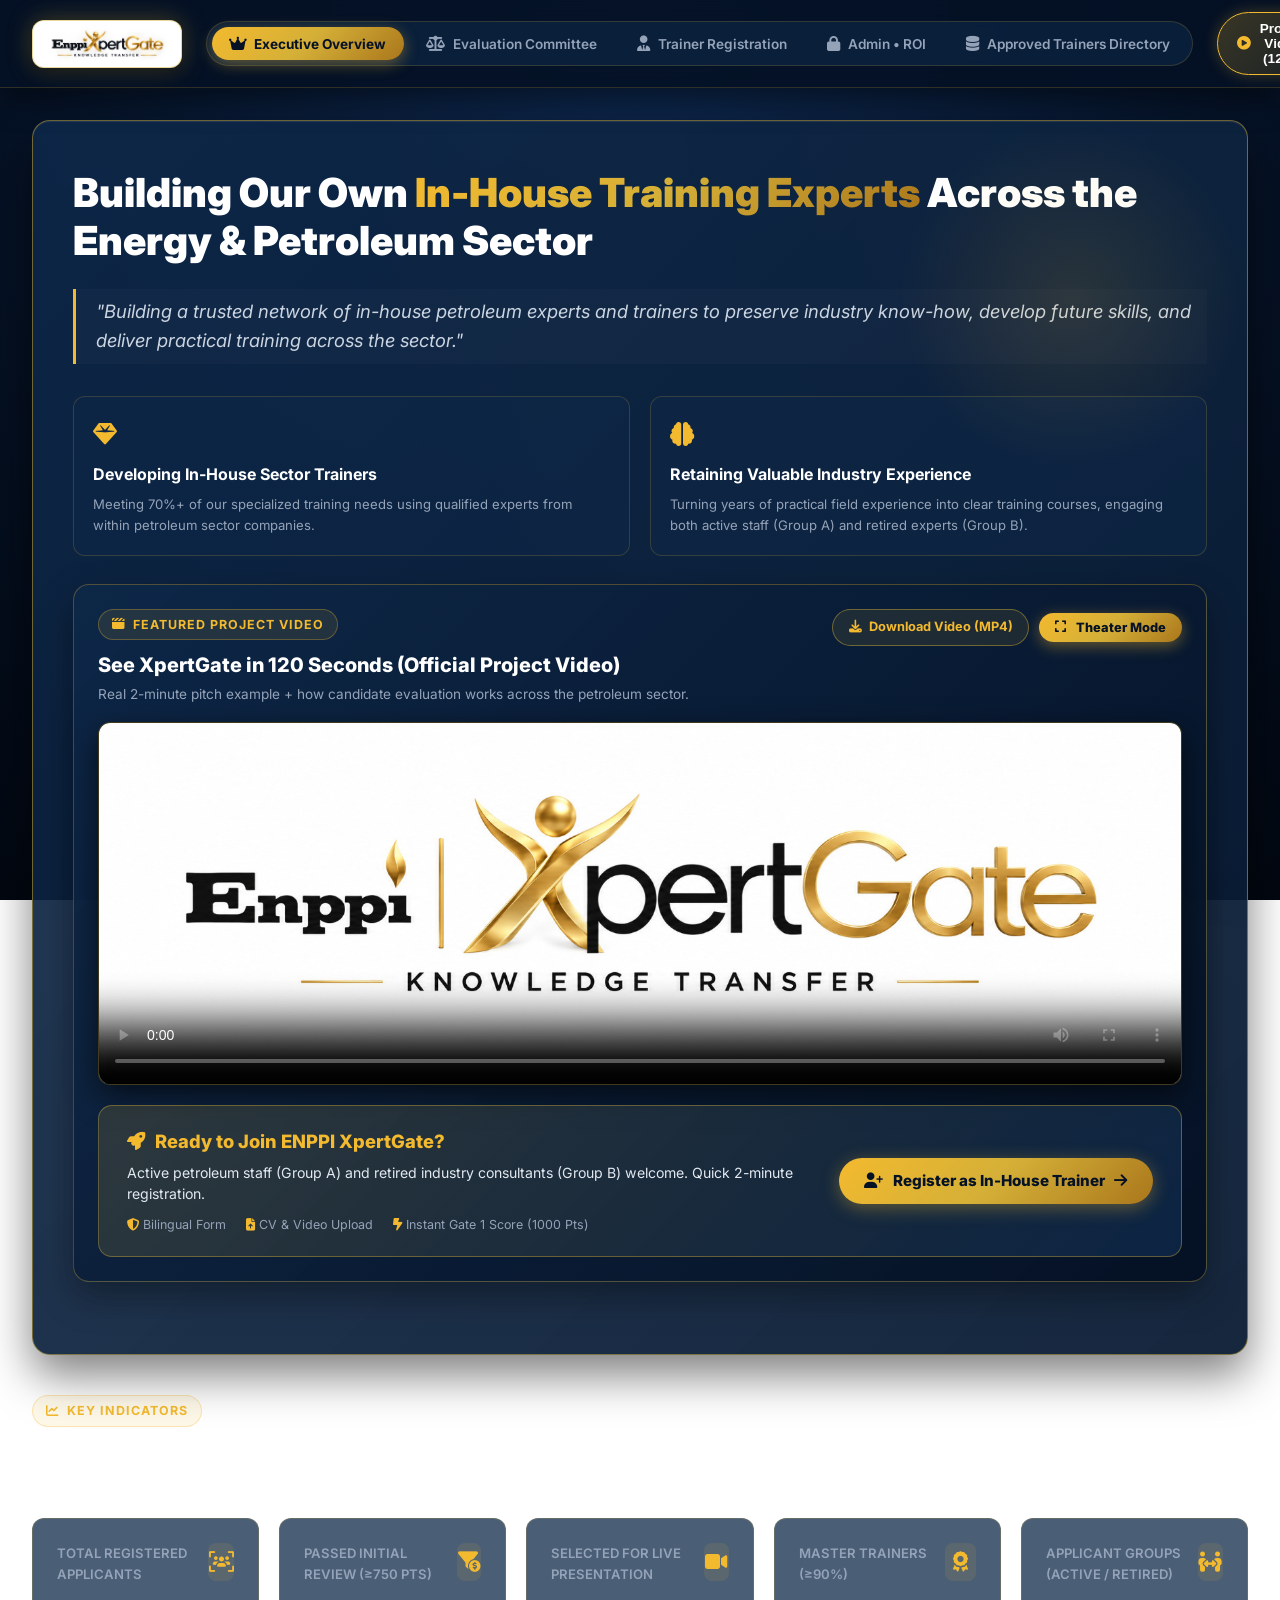
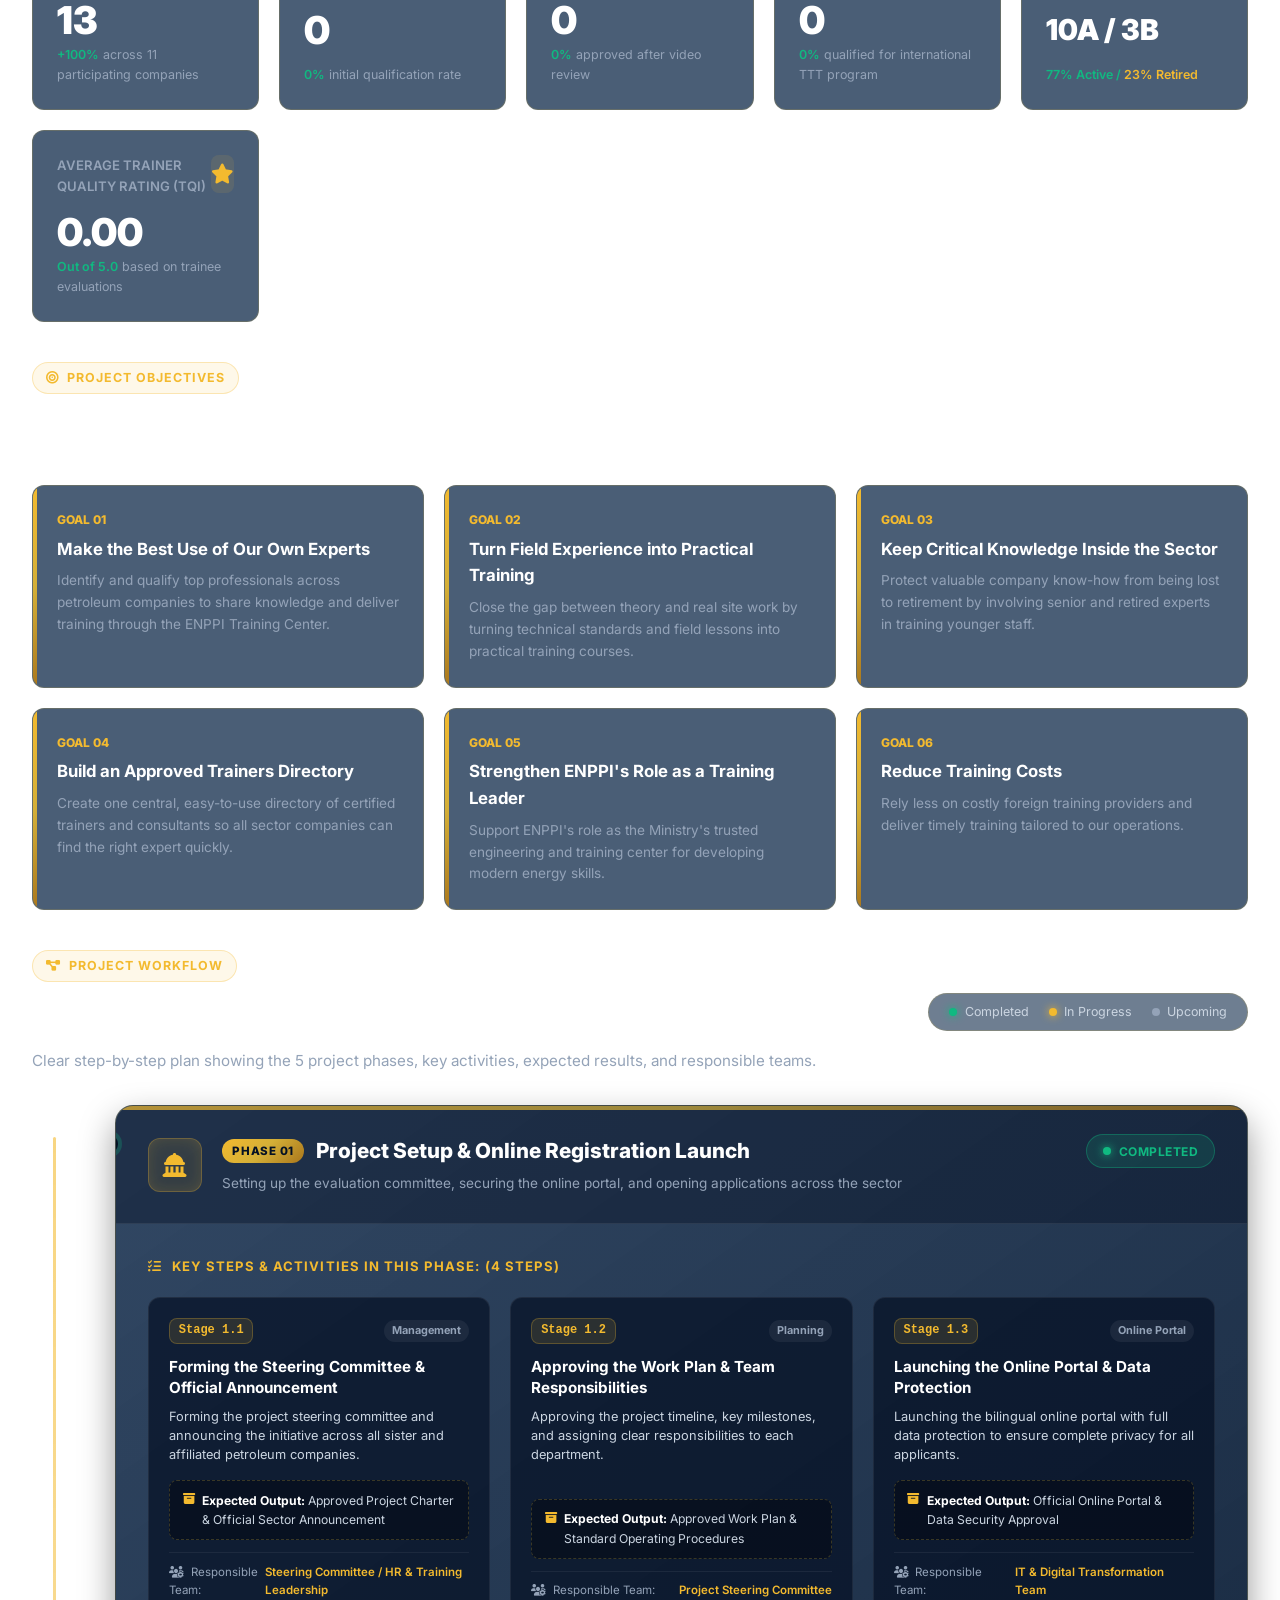
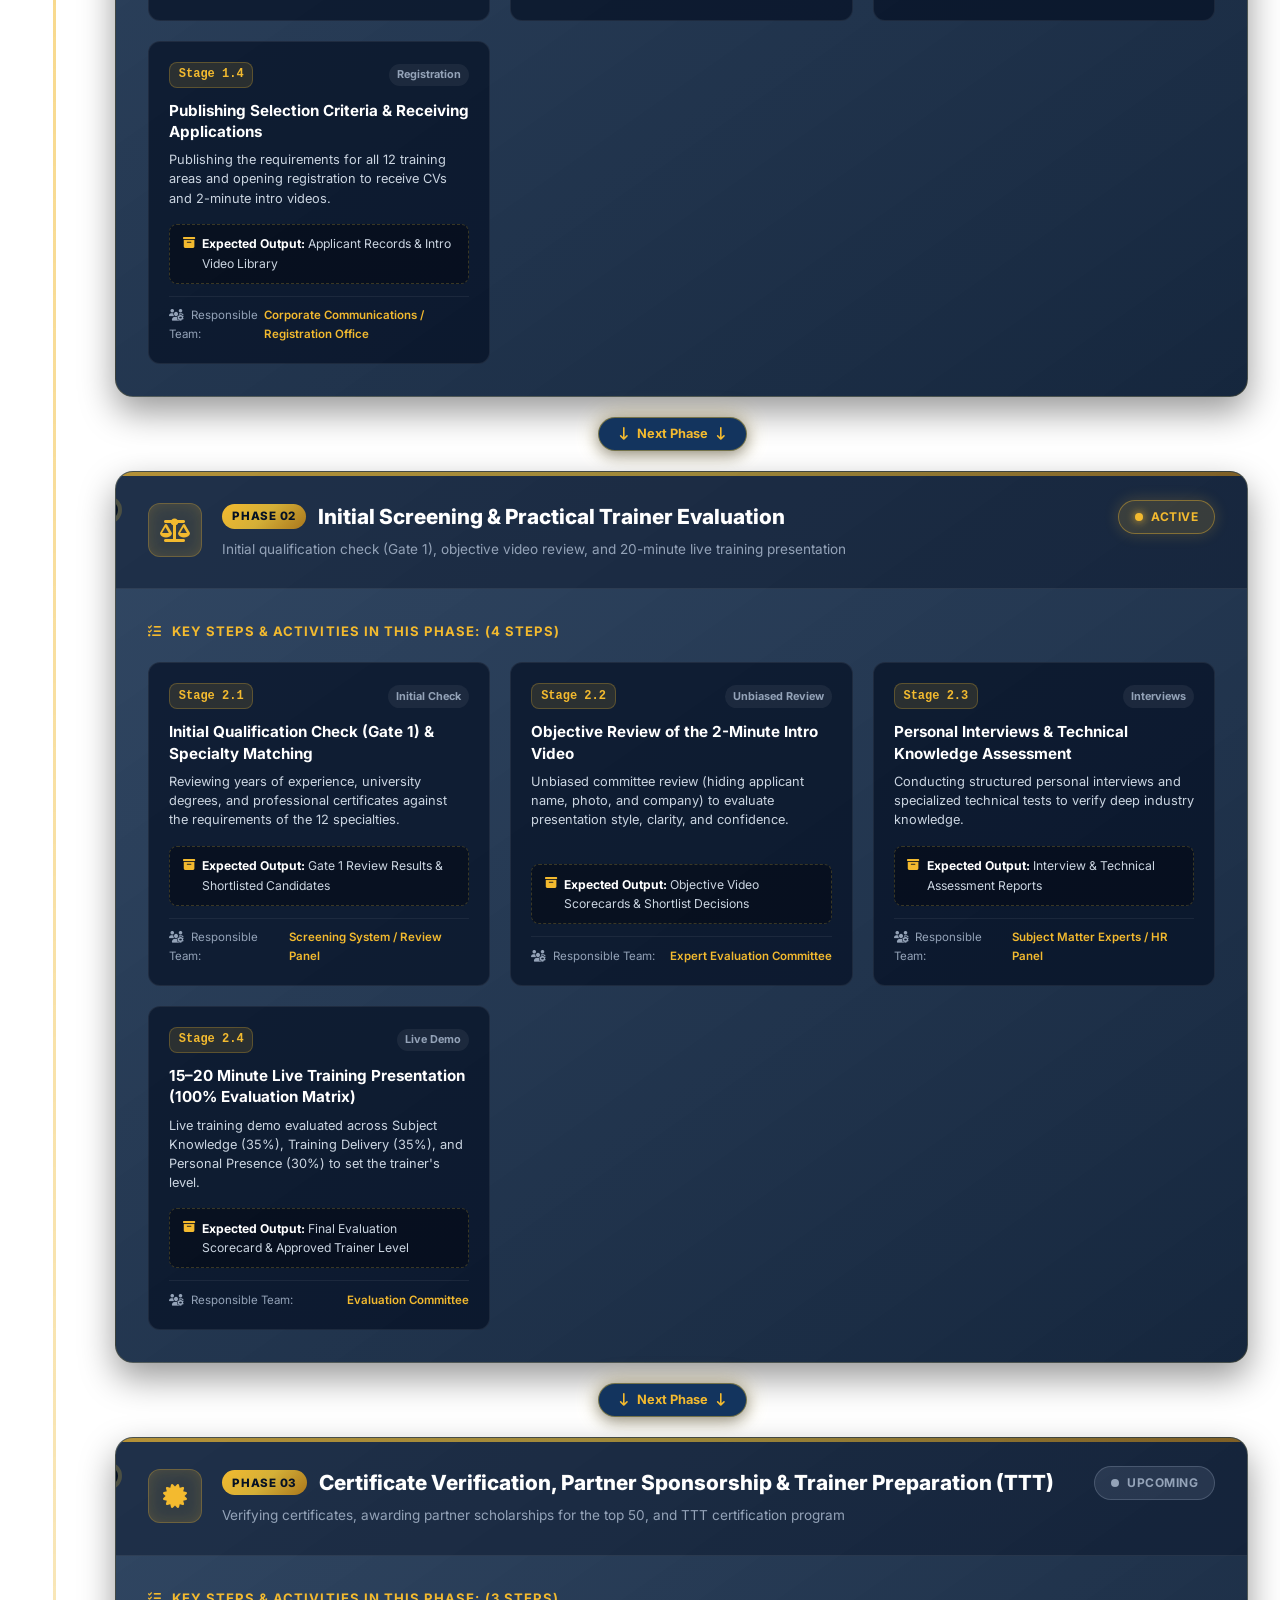
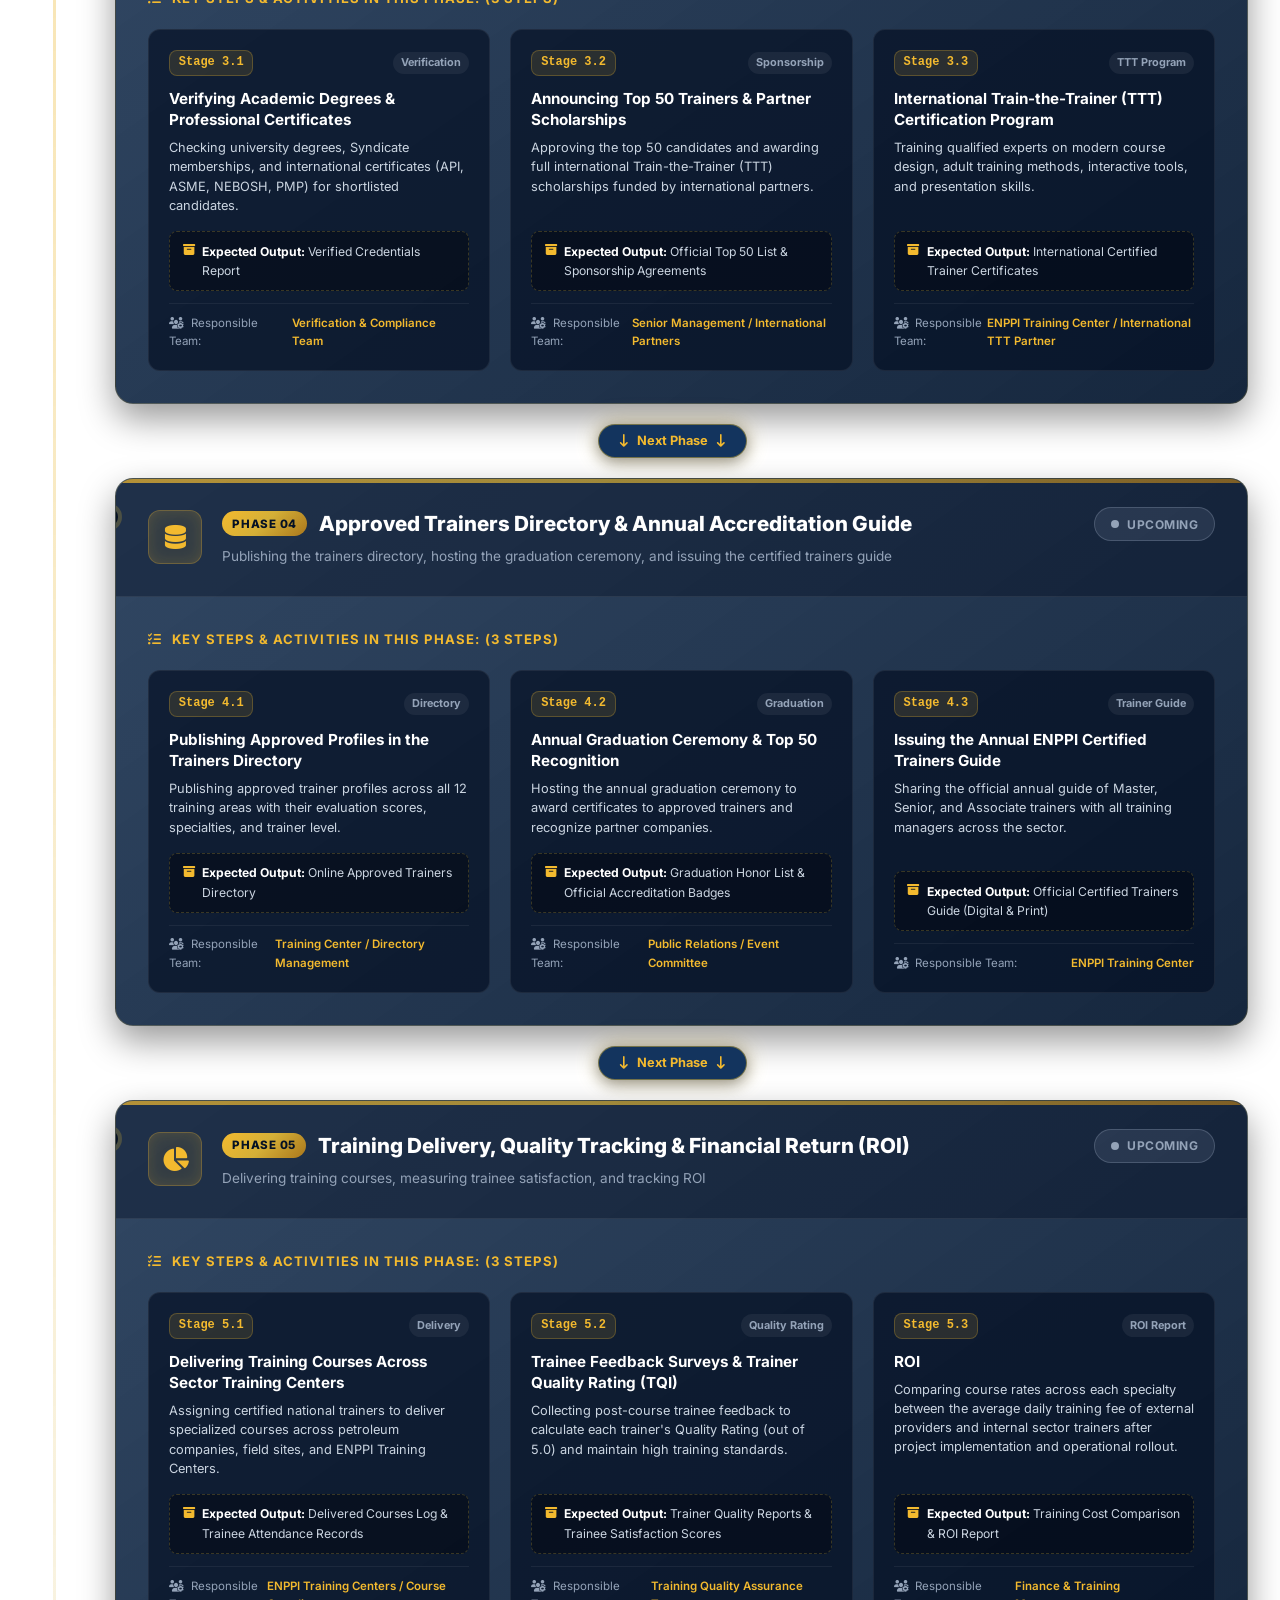
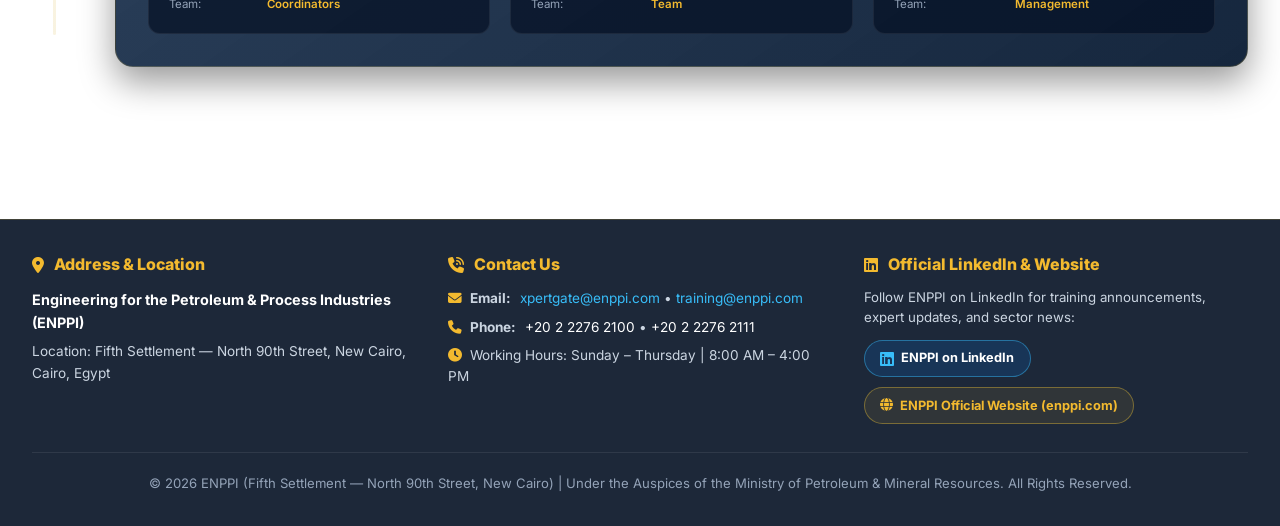
==== index.html @ ce3832bc "feat: complete ENPPI XpertGate demo with 4 role views, Physical Assessment Sheet from competencies m" ====
<!DOCTYPE html>
<html lang="en">
<head>
    <meta charset="UTF-8">
    <meta name="viewport" content="width=device-width, initial-scale=1.0">
    <title>ENPPI XpertGate — Petroleum Sector Trainers & Experts Pool</title>
    <meta http-equiv="refresh" content="0; url=demo/index.html">
    <link rel="icon" type="image/jpeg" href="demo/assets/Logo.jpeg">
    <style>
        * { box-sizing: border-box; margin: 0; padding: 0; }
        body {
            background: radial-gradient(circle at top, #0A192F 0%, #030A16 100%);
            color: #FFFFFF;
            font-family: -apple-system, BlinkMacSystemFont, "Segoe UI", Roboto, sans-serif;
            display: flex;
            align-items: center;
            justify-content: center;
            min-height: 100vh;
            padding: 1.5rem;
            text-align: center;
        }
        .redirect-card {
            background: rgba(10, 25, 47, 0.85);
            border: 1px solid rgba(212, 175, 55, 0.4);
            border-radius: 16px;
            padding: 2.5rem 2rem;
            max-width: 480px;
            box-shadow: 0 20px 50px rgba(0,0,0,0.5);
        }
        .logo-img {
            max-width: 140px;
            height: auto;
            border-radius: 8px;
            margin-bottom: 1.5rem;
        }
        h1 {
            font-size: 1.4rem;
            color: #D4AF37;
            margin-bottom: 0.5rem;
            letter-spacing: 0.5px;
        }
        p {
            color: #94A3B8;
            font-size: 0.9rem;
            margin-bottom: 1.5rem;
            line-height: 1.5;
        }
        .btn-enter {
            display: inline-flex;
            align-items: center;
            gap: 0.5rem;
            background: linear-gradient(135deg, #D4AF37 0%, #AA820A 100%);
            color: #030A16;
            font-weight: 700;
            text-decoration: none;
            padding: 0.75rem 1.75rem;
            border-radius: 999px;
            font-size: 0.95rem;
            transition: transform 0.2s;
        }
        .btn-enter:hover {
            transform: scale(1.03);
        }
        .spinner {
            display: inline-block;
            width: 20px;
            height: 20px;
            border: 3px solid rgba(212, 175, 55, 0.3);
            border-radius: 50%;
            border-top-color: #D4AF37;
            animation: spin 0.8s linear infinite;
            margin-bottom: 1rem;
        }
        @keyframes spin {
            to { transform: rotate(360deg); }
        }
    </style>
    <script>
        window.location.replace("demo/index.html");
    </script>
</head>
<body>
    <div class="redirect-card">
        <img src="demo/assets/Logo.jpeg" alt="ENPPI Logo" class="logo-img">
        <div class="spinner"></div>
        <h1>ENPPI XpertGate</h1>
        <p>Loading interactive portal for demonstration...</p>
        <a href="demo/index.html" class="btn-enter">Enter Demo Now &rarr;</a>
    </div>
</body>
</html>
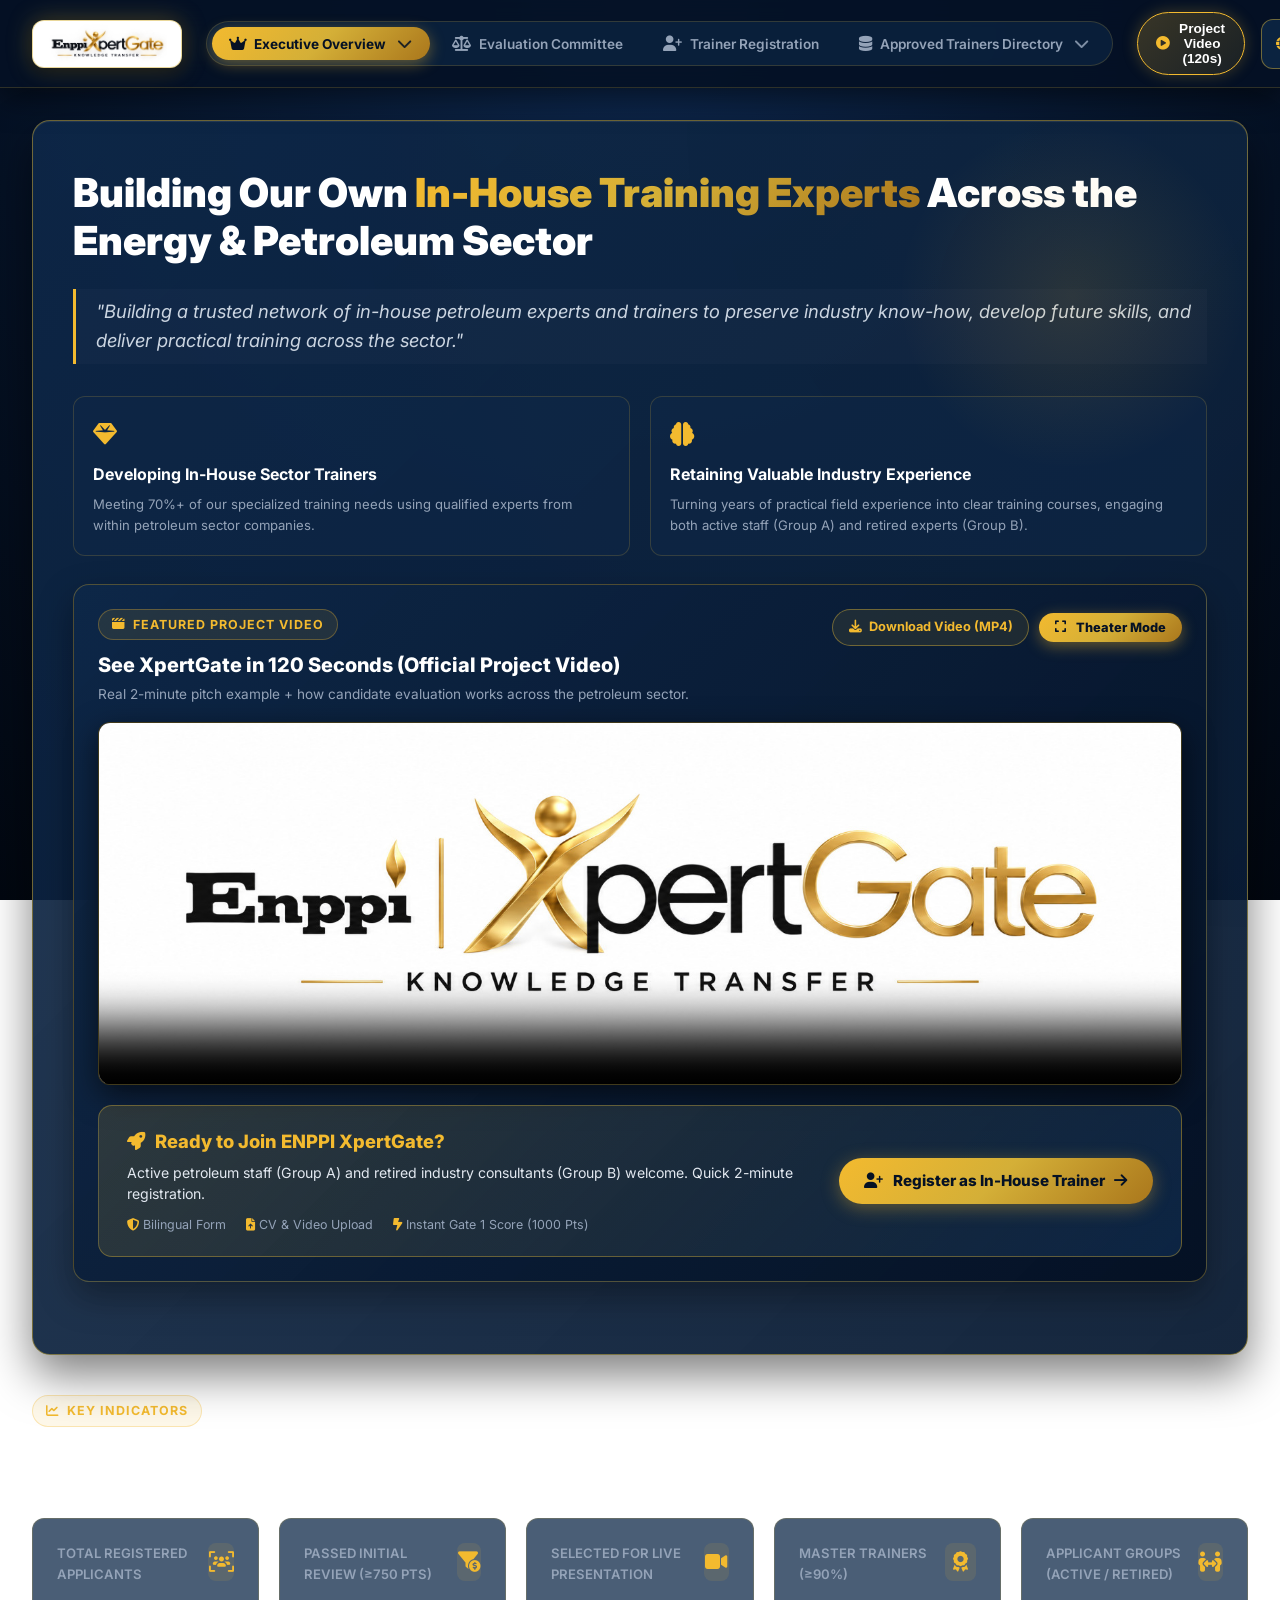
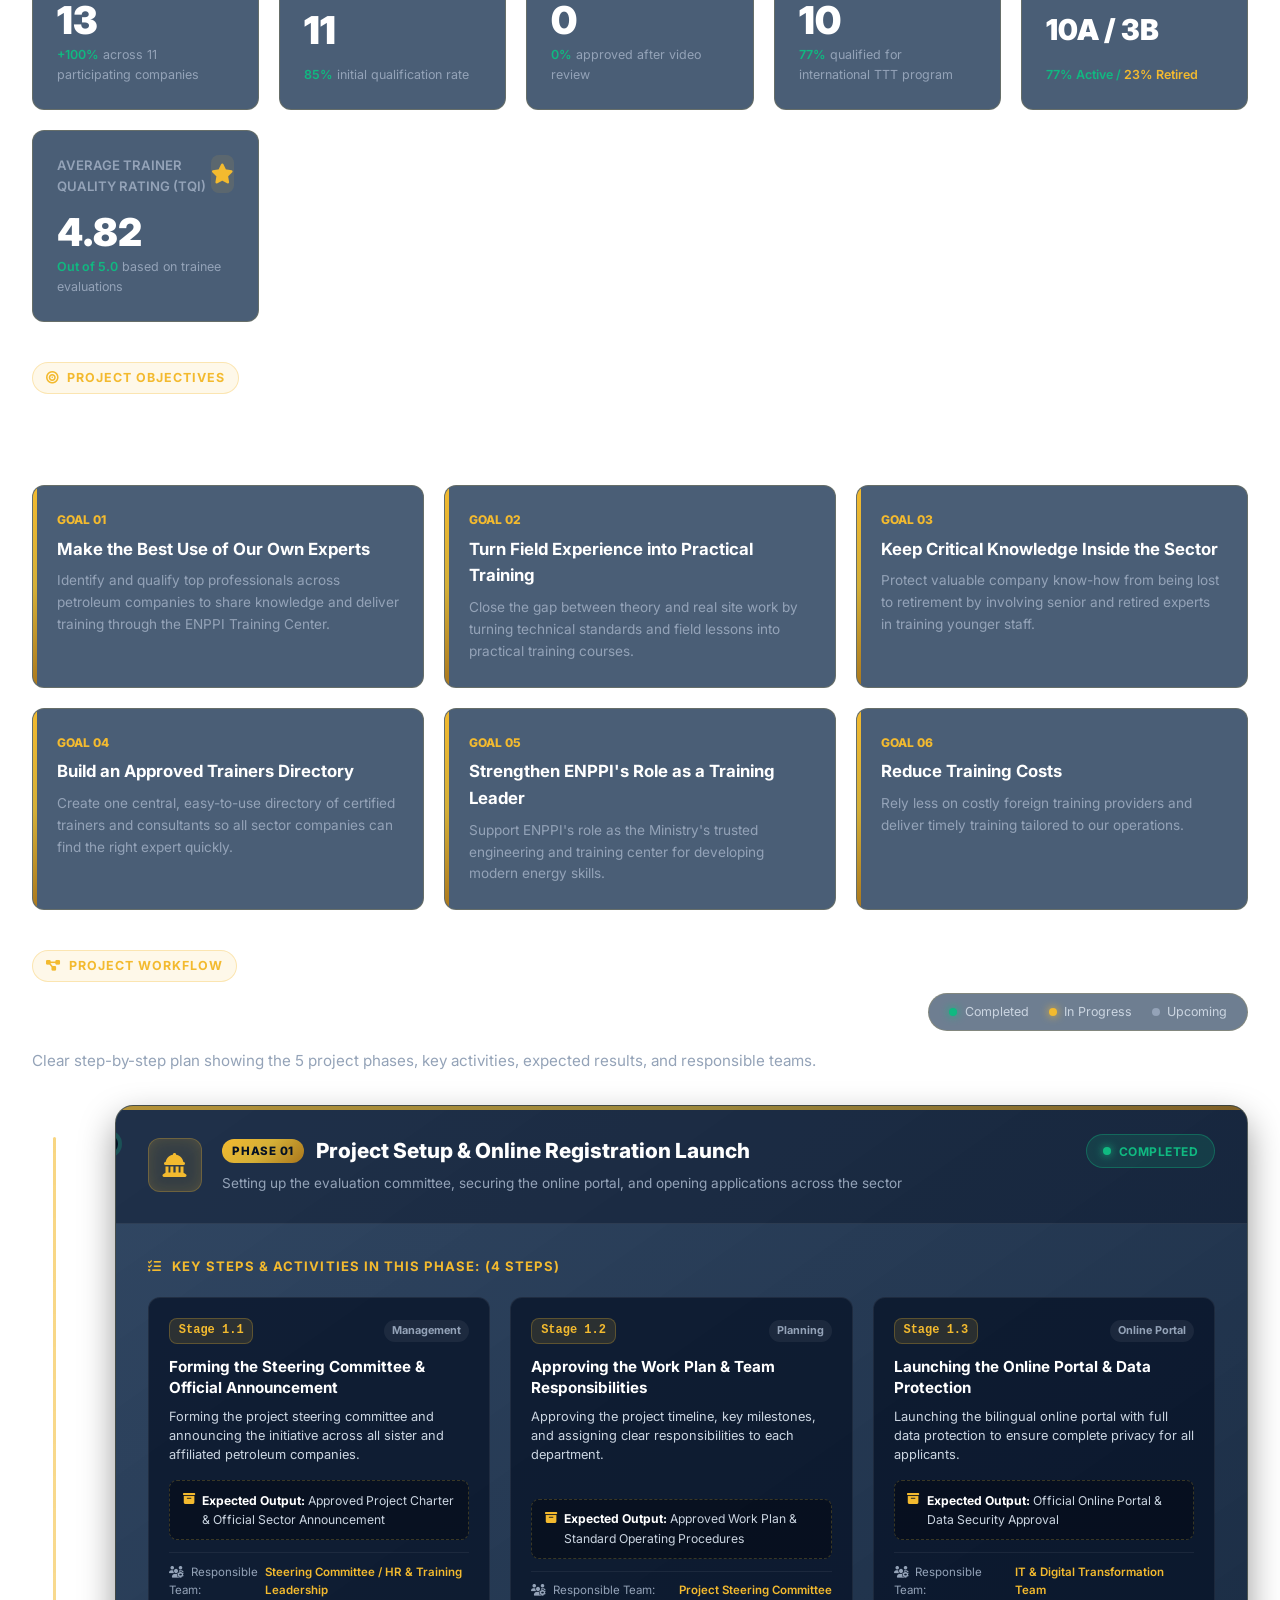
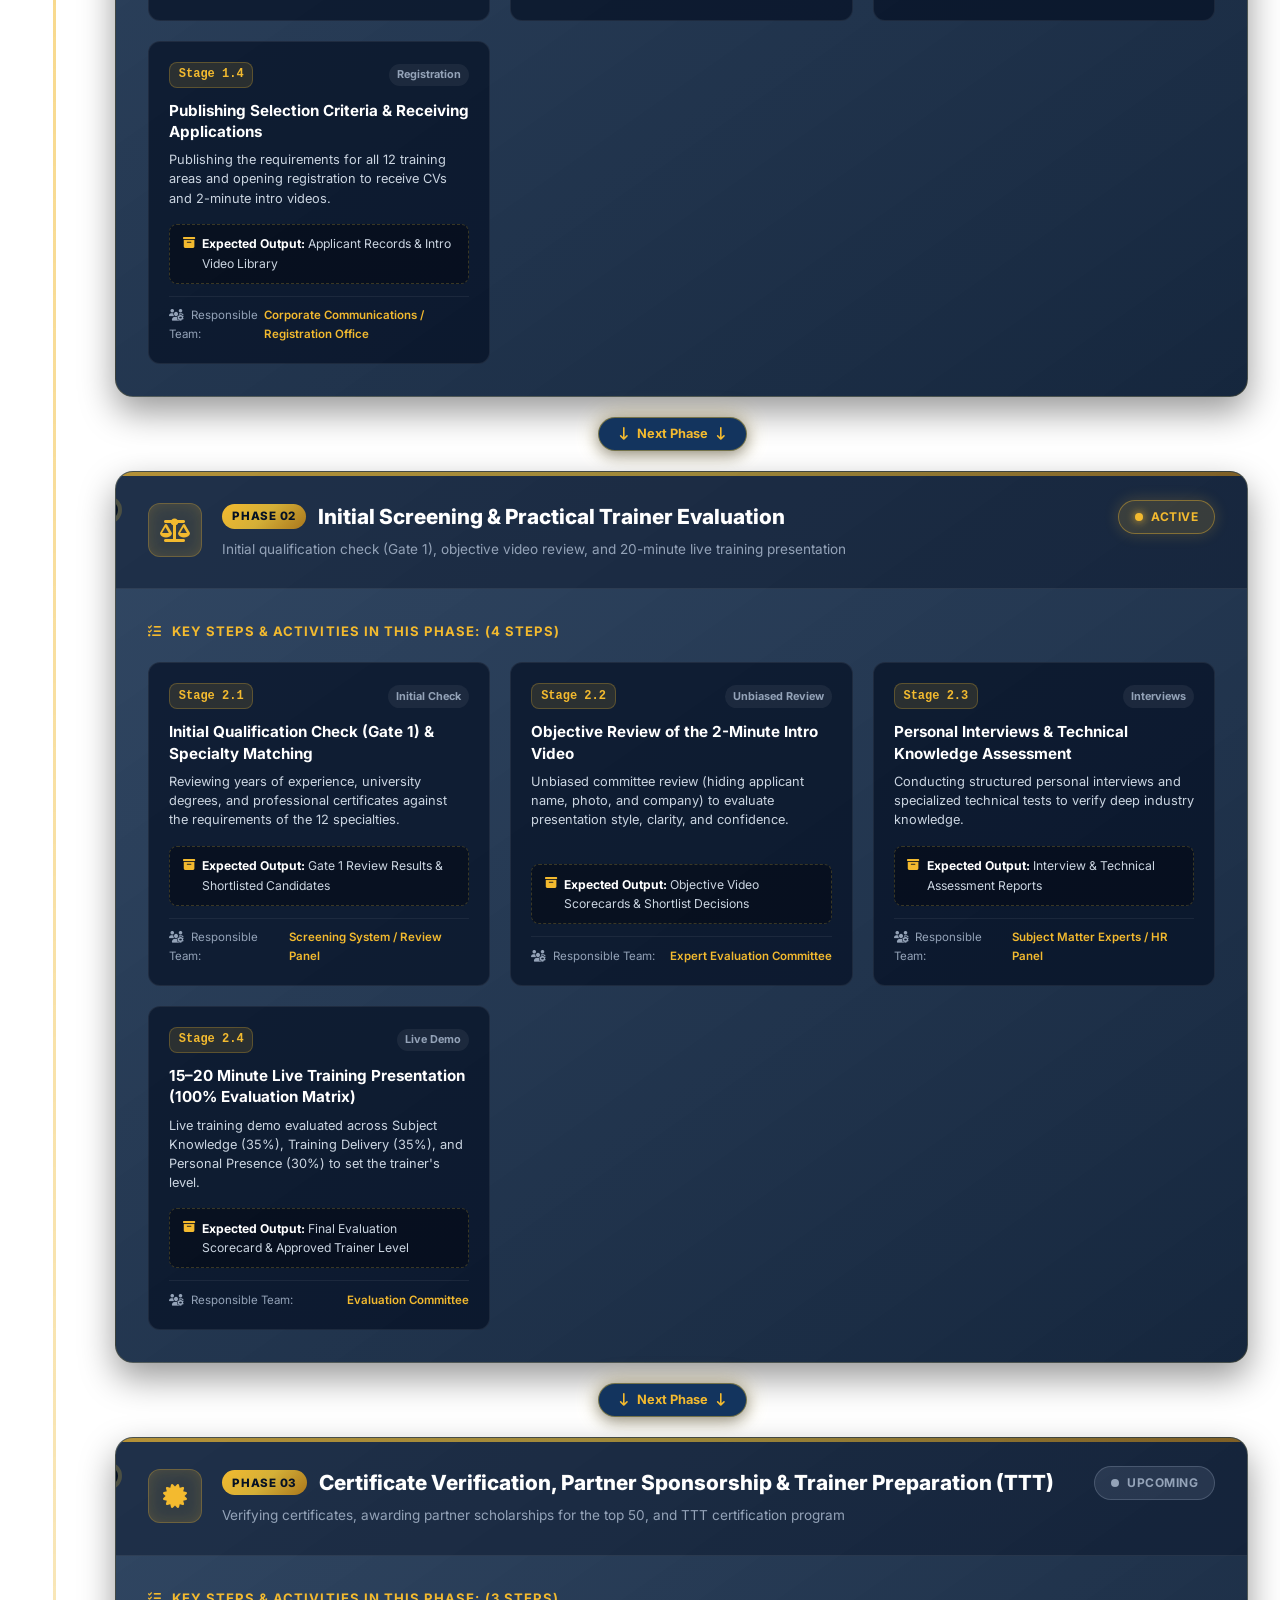
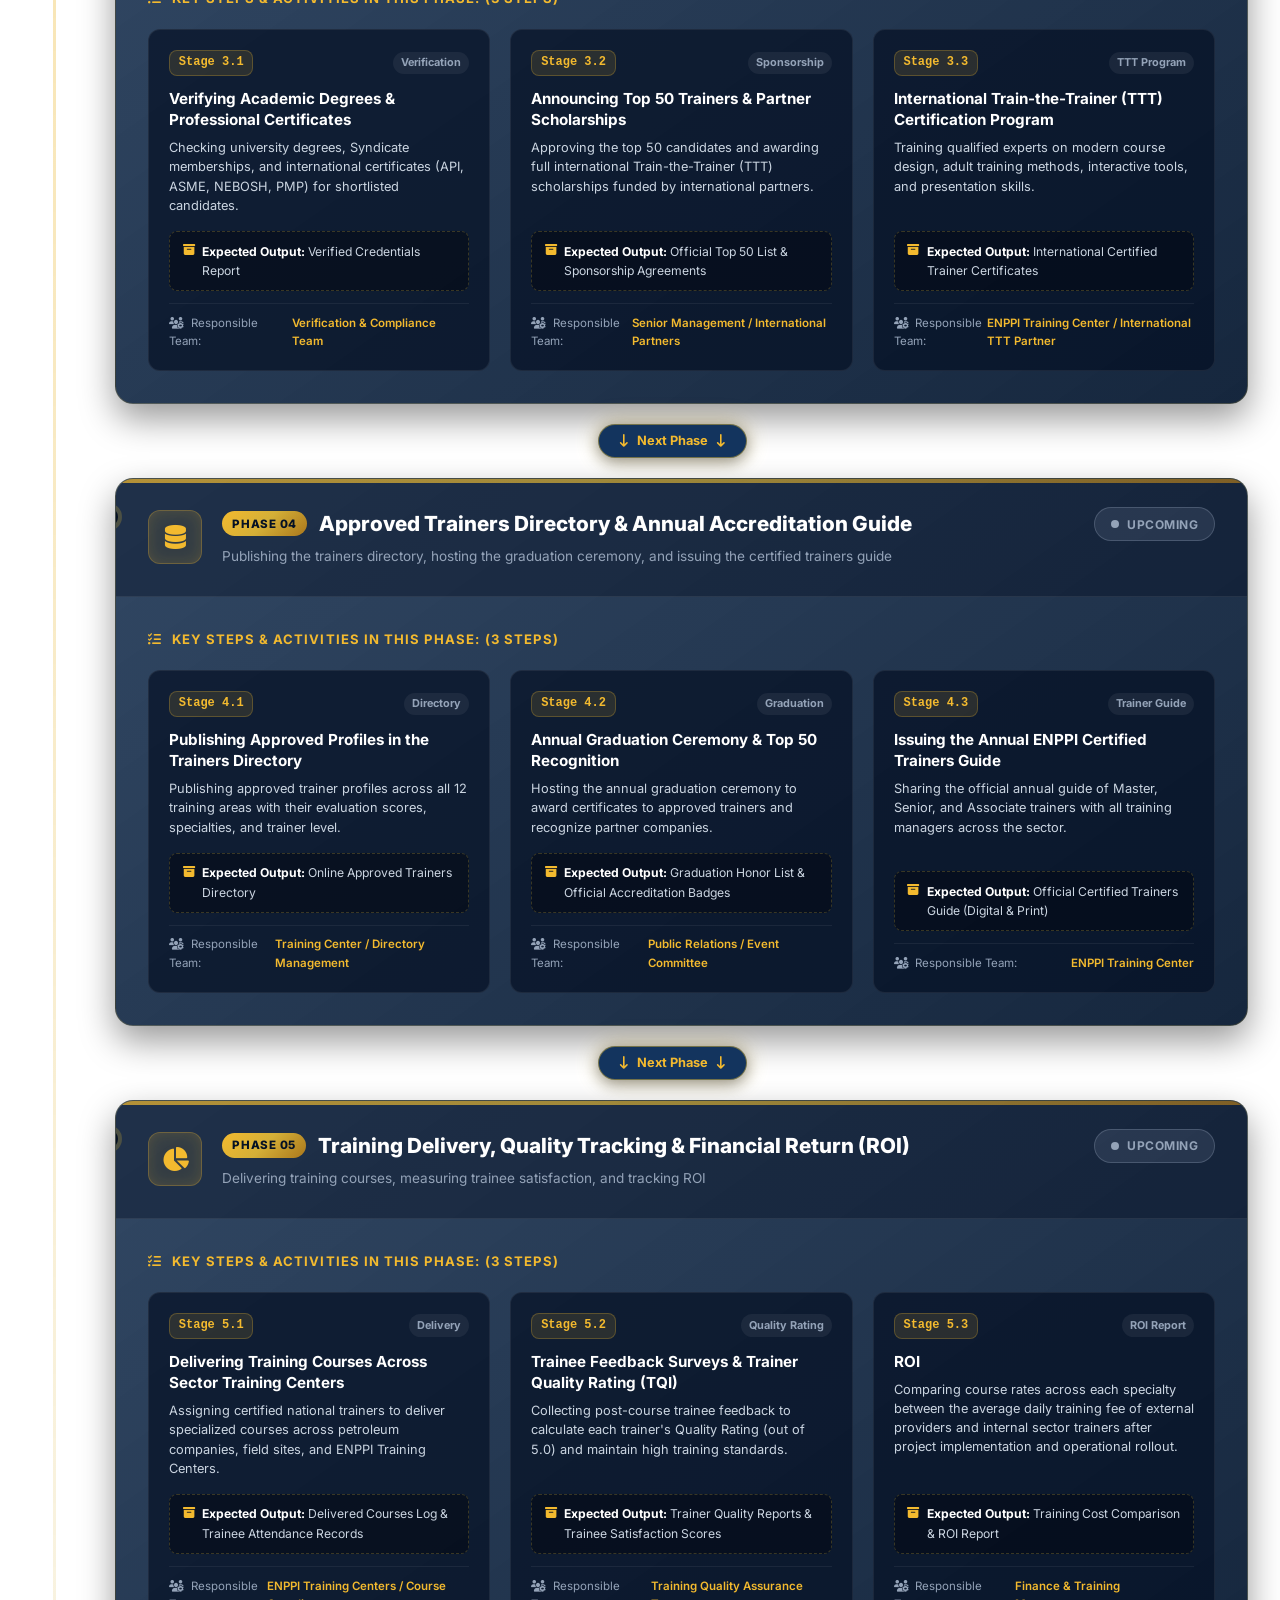
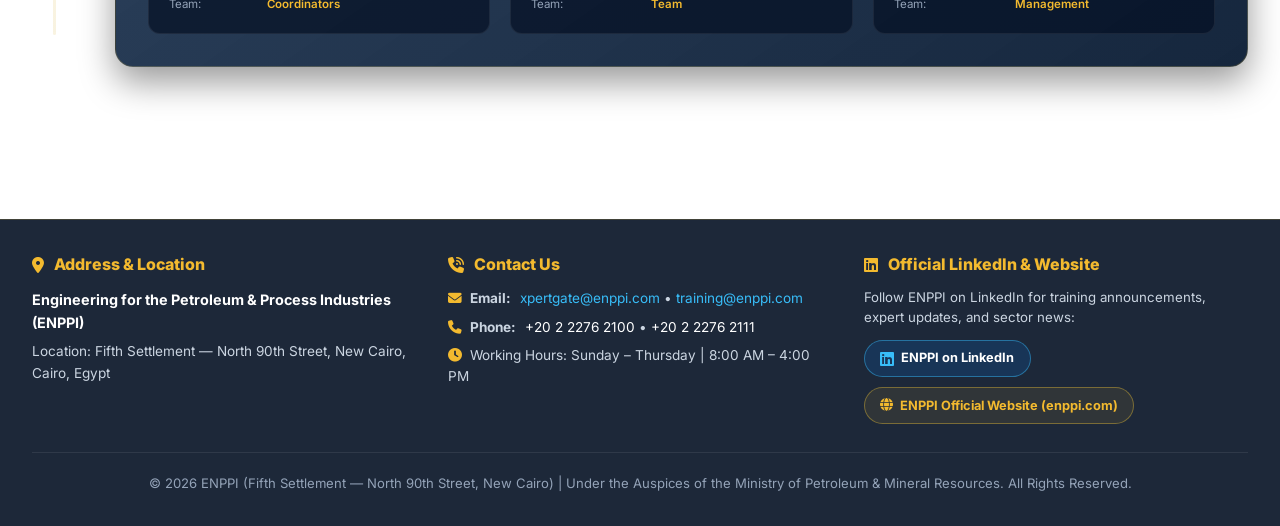
==== commit 98d291a5: "feat: complete ENPPI XpertGate interactive demo with bilingual portal, executive dropdown, and direc" ====
--- a/index.html
+++ b/index.html
@@ -1,91 +1,1779 @@
 <!DOCTYPE html>
-<html lang="en">
+<html lang="en" dir="ltr">
 <head>
     <meta charset="UTF-8">
     <meta name="viewport" content="width=device-width, initial-scale=1.0">
-    <title>ENPPI XpertGate — Petroleum Sector Trainers & Experts Pool</title>
-    <meta http-equiv="refresh" content="0; url=demo/index.html">
-    <link rel="icon" type="image/jpeg" href="demo/assets/Logo.jpeg">
-    <style>
-        * { box-sizing: border-box; margin: 0; padding: 0; }
-        body {
-            background: radial-gradient(circle at top, #0A192F 0%, #030A16 100%);
-            color: #FFFFFF;
-            font-family: -apple-system, BlinkMacSystemFont, "Segoe UI", Roboto, sans-serif;
-            display: flex;
-            align-items: center;
-            justify-content: center;
-            min-height: 100vh;
-            padding: 1.5rem;
-            text-align: center;
-        }
-        .redirect-card {
-            background: rgba(10, 25, 47, 0.85);
-            border: 1px solid rgba(212, 175, 55, 0.4);
-            border-radius: 16px;
-            padding: 2.5rem 2rem;
-            max-width: 480px;
-            box-shadow: 0 20px 50px rgba(0,0,0,0.5);
-        }
-        .logo-img {
-            max-width: 140px;
-            height: auto;
-            border-radius: 8px;
-            margin-bottom: 1.5rem;
-        }
-        h1 {
-            font-size: 1.4rem;
-            color: #D4AF37;
-            margin-bottom: 0.5rem;
-            letter-spacing: 0.5px;
-        }
-        p {
-            color: #94A3B8;
-            font-size: 0.9rem;
-            margin-bottom: 1.5rem;
-            line-height: 1.5;
-        }
-        .btn-enter {
-            display: inline-flex;
-            align-items: center;
-            gap: 0.5rem;
-            background: linear-gradient(135deg, #D4AF37 0%, #AA820A 100%);
-            color: #030A16;
-            font-weight: 700;
-            text-decoration: none;
-            padding: 0.75rem 1.75rem;
-            border-radius: 999px;
-            font-size: 0.95rem;
-            transition: transform 0.2s;
-        }
-        .btn-enter:hover {
-            transform: scale(1.03);
-        }
-        .spinner {
-            display: inline-block;
-            width: 20px;
-            height: 20px;
-            border: 3px solid rgba(212, 175, 55, 0.3);
-            border-radius: 50%;
-            border-top-color: #D4AF37;
-            animation: spin 0.8s linear infinite;
-            margin-bottom: 1rem;
-        }
-        @keyframes spin {
-            to { transform: rotate(360deg); }
-        }
-    </style>
-    <script>
-        window.location.replace("demo/index.html");
-    </script>
+    <title>ENPPI XpertGate | Certified Trainers & Experts Portal</title>
+    
+    <!-- Fonts: Tajawal & Inter -->
+    <link rel="preconnect" href="https://fonts.googleapis.com">
+    <link rel="preconnect" href="https://fonts.gstatic.com" crossorigin>
+    <link href="https://fonts.googleapis.com/css2?family=Cairo:wght@400;600;700;800;900&family=Inter:wght@300;400;500;600;700;800;900&family=Tajawal:wght@400;500;700;800;900&display=swap" rel="stylesheet">
+    
+    <!-- Font Awesome Icons -->
+    <link rel="stylesheet" href="https://cdnjs.cloudflare.com/ajax/libs/font-awesome/6.5.1/css/all.min.css">
+    
+    <!-- Enterprise Stylesheet -->
+    <link rel="stylesheet" href="style.css">
 </head>
 <body>
-    <div class="redirect-card">
-        <img src="demo/assets/Logo.jpeg" alt="ENPPI Logo" class="logo-img">
-        <div class="spinner"></div>
-        <h1>ENPPI XpertGate</h1>
-        <p>Loading interactive portal for demonstration...</p>
-        <a href="demo/index.html" class="btn-enter">Enter Demo Now &rarr;</a>
+
+    <!-- ==============================================================================
+         EXECUTIVE APP HEADER & ROLE SWITCHER
+         ============================================================================== -->
+    <header class="app-header">
+        <div class="header-container">
+            <!-- Brand & Identity with Full Official Logo -->
+            <div class="brand-section">
+                <a href="#" class="brand-logo-full-wrap" onclick="switchRoleView('executiveView');return false;" title="Back to Main Page" style="cursor:pointer;text-decoration:none;">
+                    <img src="assets/logo_full.png?v=2" alt="Enppi XpertGate - Knowledge Transfer" class="brand-logo-full-img">
+                </a>
+            </div>
+
+            <!-- Executive Role Switcher -->
+            <nav class="role-switcher-container" role="tablist" aria-label="Navigation Tabs">
+                <!-- Executive Overview with Sub-Menu -->
+                <div class="nav-dropdown-wrapper" id="executiveNavDropdown">
+                    <button class="role-btn nav-dropdown-btn active" data-view="executiveView" role="tab" aria-selected="true" onclick="switchRoleView('executiveView')">
+                        <i class="fa-solid fa-crown"></i>
+                        <span data-i18n="navExecutive">Executive Overview</span>
+                        <i class="fa-solid fa-chevron-down dropdown-arrow"></i>
+                    </button>
+                    <div class="nav-dropdown-menu align-start" id="executiveDropdownMenu">
+                        <a href="#" class="dropdown-item" onclick="navigateToExecutiveSection('execMissionVision');return false;">
+                            <i class="fa-solid fa-eye" style="color: #38BDF8; font-size: 1.1rem;"></i>
+                            <div>
+                                <strong data-i18n="navItemMissionVision">Mission & Vision</strong>
+                                <small data-i18n="navItemMissionVisionSub">Strategic Pillars & Industry Know-How</small>
+                            </div>
+                        </a>
+                        <div class="dropdown-divider"></div>
+                        <a href="#" class="dropdown-item" onclick="navigateToExecutiveSection('execProjectVideo');return false;">
+                            <i class="fa-solid fa-circle-play" style="color: var(--gold-bright); font-size: 1.1rem;"></i>
+                            <div>
+                                <strong data-i18n="navItemProjectVideo">Project Video</strong>
+                                <small data-i18n="navItemProjectVideoSub">120-Second Featured Pitch</small>
+                            </div>
+                        </a>
+                        <div class="dropdown-divider"></div>
+                        <a href="#" class="dropdown-item" onclick="navigateToExecutiveSection('execKeyIndicators');return false;">
+                            <i class="fa-solid fa-chart-line" style="color: #34D399; font-size: 1.1rem;"></i>
+                            <div>
+                                <strong data-i18n="navItemKeyIndicators">Key Indicators</strong>
+                                <small data-i18n="navItemKeyIndicatorsSub">Registration & Qualification KPIs</small>
+                            </div>
+                        </a>
+                        <div class="dropdown-divider"></div>
+                        <a href="#" class="dropdown-item" onclick="navigateToExecutiveSection('execProjectObjectives');return false;">
+                            <i class="fa-solid fa-bullseye" style="color: #F59E0B; font-size: 1.1rem;"></i>
+                            <div>
+                                <strong data-i18n="navItemObjectives">Project Objectives</strong>
+                                <small data-i18n="navItemObjectivesSub">The 6 Strategic Goals of XpertGate</small>
+                            </div>
+                        </a>
+                        <div class="dropdown-divider"></div>
+                        <a href="#" class="dropdown-item" onclick="navigateToExecutiveSection('execProjectWorkflow');return false;">
+                            <i class="fa-solid fa-diagram-project" style="color: #A78BFA; font-size: 1.1rem;"></i>
+                            <div>
+                                <strong data-i18n="navItemWorkflow">Project Workflow</strong>
+                                <small data-i18n="navItemWorkflowSub">5-Phase Implementation Plan</small>
+                            </div>
+                        </a>
+                        <div class="dropdown-divider"></div>
+                        <a href="#" class="dropdown-item" onclick="switchRoleView('applicantView');return false;">
+                            <i class="fa-solid fa-user-plus" style="color: var(--gold-bright); font-size: 1.1rem;"></i>
+                            <div>
+                                <strong data-i18n="navItemRegister">Register</strong>
+                                <small data-i18n="navItemRegisterSub">Trainer Intake & Self-Assessment</small>
+                            </div>
+                        </a>
+                    </div>
+                </div>
+                <button class="role-btn" data-view="screeningView" role="tab" aria-selected="false" onclick="switchRoleView('screeningView')">
+                    <i class="fa-solid fa-scale-balanced"></i>
+                    <span data-i18n="navScreening">Evaluation Committee</span>
+                </button>
+                <button class="role-btn" data-view="applicantView" role="tab" aria-selected="false" onclick="switchRoleView('applicantView')">
+                    <i class="fa-solid fa-user-plus"></i>
+                    <span data-i18n="navApplicant">Trainer Registration</span>
+                </button>
+                <!-- Approved Trainers Directory with Sub-Menu (ROI Sub-Item) -->
+                <div class="nav-dropdown-wrapper" id="trainersNavDropdown">
+                    <button class="role-btn nav-dropdown-btn" data-view="skillsBankView" role="tab" aria-selected="false" onclick="switchRoleView('skillsBankView', 'expertsGrid')">
+                        <i class="fa-solid fa-database"></i>
+                        <span data-i18n="navSkillsBank">Approved Trainers Directory</span>
+                        <i class="fa-solid fa-chevron-down dropdown-arrow"></i>
+                    </button>
+                    <div class="nav-dropdown-menu" id="trainersDropdownMenu">
+                        <a href="#" class="dropdown-item" onclick="switchRoleView('skillsBankView', 'expertsGrid');return false;">
+                            <i class="fa-solid fa-users-viewfinder" style="color: #38BDF8; font-size: 1.1rem;"></i>
+                            <div>
+                                <strong>Approved Trainers Pool</strong>
+                                <small>13 Specialized Petroleum Disciplines</small>
+                            </div>
+                        </a>
+                        <div class="dropdown-divider"></div>
+                        <a href="#" class="dropdown-item" onclick="switchRoleView('skillsBankView', 'roiCalculatorSection');return false;">
+                            <i class="fa-solid fa-chart-line" style="color: var(--gold-bright); font-size: 1.1rem;"></i>
+                            <div>
+                                <strong>Admin • ROI Calculator</strong>
+                                <small>Course Price Comparison & Feasibility</small>
+                            </div>
+                        </a>
+                    </div>
+                </div>
+            </nav>
+
+            <!-- Language & Operational Status -->
+            <div class="header-utilities">
+                <button type="button" class="promo-video-btn" id="btnHeaderPromoVideo" onclick="openPromoVideoModal()" title="Watch 2-Minute Project Video">
+                    <i class="fa-solid fa-play-circle"></i>
+                    <span data-i18n="btnPromoVideo">Watch Project Video (2 min)</span>
+                </button>
+                <button class="lang-toggle-btn" id="langToggleBtn" title="Switch Language">
+                    <i class="fa-solid fa-globe"></i>
+                    <span id="langLabel">Arabic (AR)</span>
+                </button>
+            </div>
+        </div>
+    </header>
+
+    <!-- ==============================================================================
+         MAIN CONTENT CONTAINER (4 DYNAMIC VIEWS)
+         ============================================================================== -->
+    <main class="main-content">
+
+        <!-- ==========================================================================
+             VIEW 1: EXECUTIVE OVERVIEW
+             ========================================================================== -->
+        <section id="executiveView" class="view-section active">
+            <!-- Strategic Hero Banner -->
+            <div class="hero-banner" id="execMissionVision">
+                <h2 class="hero-title">
+                    <span data-i18n="heroTitleStart">Building Our Own</span>
+                    <span class="gradient-text" data-i18n="heroTitleHighlight">In-House Training Experts</span>
+                    <span data-i18n="heroTitleEnd">Across the Energy & Petroleum Sector</span>
+                </h2>
+
+                <p class="hero-vision-quote" data-i18n="visionQuote">
+                    "Building a trusted network of in-house petroleum experts and trainers to preserve industry know-how, develop future skills, and deliver practical training across the sector."
+                </p>
+
+                <!-- Strategic Pillars -->
+                <div class="strategic-pillars-grid">
+                    <div class="pillar-pill">
+                        <div class="icon"><i class="fa-solid fa-gem"></i></div>
+                        <h4 data-i18n="pillar1Title">Developing In-House Sector Trainers</h4>
+                        <p data-i18n="pillar1Desc">Meeting 70%+ of our specialized training needs using qualified experts from within petroleum sector companies.</p>
+                    </div>
+                    <div class="pillar-pill">
+                        <div class="icon"><i class="fa-solid fa-brain"></i></div>
+                        <h4 data-i18n="pillar2Title">Retaining Valuable Industry Experience</h4>
+                        <p data-i18n="pillar2Desc">Turning years of practical field experience into clear training courses, engaging both active staff (Group A) and retired experts (Group B).</p>
+                    </div>
+                </div>
+
+                <!-- Unified Featured Video Showcase (Centerpiece) -->
+                <div class="exec-video-centerpiece" id="execProjectVideo" style="margin-top: 1.75rem;">
+                    <div style="display: flex; justify-content: space-between; align-items: flex-start; flex-wrap: wrap; gap: 1rem; margin-bottom: 1rem;">
+                        <div>
+                            <span class="section-badge" style="margin-bottom: 0.35rem;"><i class="fa-solid fa-clapperboard"></i> <span>Featured Project Video</span></span>
+                            <h3 style="margin: 0.2rem 0; color: #FFFFFF; font-size: 1.25rem; font-weight: 800;">
+                                See XpertGate in 120 Seconds (Official Project Video)
+                            </h3>
+                            <p style="margin: 0; color: var(--text-muted); font-size: 0.85rem;">
+                                Real 2-minute pitch example + how candidate evaluation works across the petroleum sector.
+                            </p>
+                        </div>
+                        <div style="display: flex; gap: 0.65rem; flex-wrap: wrap; align-items: center;">
+                            <a href="video/sample-video.mp4" download="Enppi_XpertGate_Sample_Video.mp4" class="btn-outline-gold" style="font-size: 0.8rem; padding: 0.45rem 0.95rem; text-decoration: none; display: inline-flex; align-items: center; gap: 0.45rem;">
+                                <i class="fa-solid fa-download"></i> <span>Download Video (MP4)</span>
+                            </a>
+                            <button type="button" class="btn-primary-gold" onclick="openPromoVideoModal()" style="font-size: 0.8rem; padding: 0.45rem 1rem;">
+                                <i class="fa-solid fa-expand"></i> <span>Theater Mode</span>
+                            </button>
+                        </div>
+                    </div>
+
+                    <!-- Video Player -->
+                    <div class="exec-video-player-wrap">
+                        <video controls preload="metadata" poster="assets/Logo.jpeg" style="width: 100%; max-height: 440px; display: block; margin: 0 auto; background: #000;">
+                            <source src="video/sample-video.mp4" type="video/mp4">
+                            Your browser does not support the video tag.
+                        </video>
+                    </div>
+
+                    <!-- Ready to Join Placed Directly UNDER the Video -->
+                    <div class="ready-to-join-banner">
+                        <div style="flex: 1; min-width: 270px;">
+                            <div style="display: flex; align-items: center; gap: 0.6rem; color: var(--gold-bright); font-weight: 800; font-size: 1.15rem; margin-bottom: 0.35rem;">
+                                <i class="fa-solid fa-rocket"></i>
+                                <span>Ready to Join ENPPI XpertGate?</span>
+                            </div>
+                            <p style="margin: 0; color: #E2E8F0; font-size: 0.88rem; line-height: 1.5;">
+                                Active petroleum staff (Group A) and retired industry consultants (Group B) welcome. Quick 2-minute registration.
+                            </p>
+                            <div style="display: flex; gap: 1.25rem; margin-top: 0.65rem; font-size: 0.78rem; color: var(--text-muted); flex-wrap: wrap;">
+                                <span><i class="fa-solid fa-shield-halved" style="color: var(--gold-bright);"></i> Bilingual Form</span>
+                                <span><i class="fa-solid fa-file-arrow-up" style="color: var(--gold-bright);"></i> CV & Video Upload</span>
+                                <span><i class="fa-solid fa-bolt-lightning" style="color: var(--gold-bright);"></i> Instant Gate 1 Score (1000 Pts)</span>
+                            </div>
+                        </div>
+                        <div>
+                            <button type="button" class="btn-primary-gold" onclick="switchRoleView('applicantView')" style="padding: 0.85rem 1.6rem; font-size: 0.95rem; font-weight: 800; box-shadow: 0 4px 18px rgba(243, 186, 47, 0.35); display: inline-flex; align-items: center; gap: 0.6rem;">
+                                <i class="fa-solid fa-user-plus"></i>
+                                <span>Register as In-House Trainer</span>
+                                <i class="fa-solid fa-arrow-right"></i>
+                            </button>
+                        </div>
+                    </div>
+                </div>
+            </div>
+
+            <!-- Executive KPI Summary Cards -->
+            <div class="section-header" id="execKeyIndicators">
+                <span class="section-badge"><i class="fa-solid fa-chart-line"></i> <span data-i18n="kpiBadge">Key Indicators</span></span>
+                <h3 class="section-title"><span data-i18n="kpiTitle">Registration & Qualification Summary</span></h3>
+            </div>
+            
+            <div class="kpi-grid">
+                <div class="kpi-card">
+                    <div class="kpi-top">
+                        <span class="kpi-label" data-i18n="kpiTotalApplicants">Total Registered Applicants</span>
+                        <div class="kpi-icon"><i class="fa-solid fa-users-viewfinder"></i></div>
+                    </div>
+                    <div class="kpi-value" id="kpiTotalApplicantsCount">0</div>
+                    <div class="kpi-subtext"><span class="positive" id="kpiCompaniesRatio">+100%</span> <span id="kpiCompaniesSubtext" data-i18n="kpiAcrossCompanies">across participating sector companies</span></div>
+                </div>
+
+                <div class="kpi-card">
+                    <div class="kpi-top">
+                        <span class="kpi-label" data-i18n="kpiScreenedCandidates">Passed Initial Review (â‰¥750 pts)</span>
+                        <div class="kpi-icon"><i class="fa-solid fa-filter-circle-dollar"></i></div>
+                    </div>
+                    <div class="kpi-value" id="kpiScreenedCount">0</div>
+                    <div class="kpi-subtext"><span class="positive" id="kpiPassRatePercent">0%</span> <span data-i18n="kpiPassRate">initial qualification rate</span></div>
+                </div>
+
+                <div class="kpi-card">
+                    <div class="kpi-top">
+                        <span class="kpi-label" data-i18n="kpiShortlisted">Selected for Live Presentation</span>
+                        <div class="kpi-icon"><i class="fa-solid fa-video"></i></div>
+                    </div>
+                    <div class="kpi-value" id="kpiShortlistedCount">0</div>
+                    <div class="kpi-subtext"><span class="positive" id="kpiDemoReadyRatio">0%</span> <span data-i18n="kpiBlindReviewed">approved after video review</span></div>
+                </div>
+
+                <div class="kpi-card">
+                    <div class="kpi-top">
+                        <span class="kpi-label" data-i18n="kpiCertifiedMasters">Master Trainers (â‰¥90%)</span>
+                        <div class="kpi-icon"><i class="fa-solid fa-award"></i></div>
+                    </div>
+                    <div class="kpi-value" id="kpiCertifiedMastersCount">0</div>
+                    <div class="kpi-subtext"><span class="positive" id="kpiMastersRatio">0%</span> <span data-i18n="kpiTop50Scholars">qualified for international TTT program</span></div>
+                </div>
+
+                <div class="kpi-card">
+                    <div class="kpi-top">
+                        <span class="kpi-label" data-i18n="kpiCohortDist">Applicant Groups (Active / Retired)</span>
+                        <div class="kpi-icon"><i class="fa-solid fa-people-arrows"></i></div>
+                    </div>
+                    <div class="kpi-value" style="font-size: 1.8rem;" id="kpiCohortCountDisplay">0A / 0B</div>
+                    <div class="kpi-subtext"><span class="positive" id="kpiCohortRatio">0% Active / 0% Retired</span></div>
+                </div>
+
+                <div class="kpi-card">
+                    <div class="kpi-top">
+                        <span class="kpi-label" data-i18n="kpiAverageTqi">Average Trainer Quality Rating (TQI)</span>
+                        <div class="kpi-icon"><i class="fa-solid fa-star"></i></div>
+                    </div>
+                    <div class="kpi-value" id="kpiAvgTqiDisplay">0.00</div>
+                    <div class="kpi-subtext"><span class="positive">Out of 5.0</span> <span data-i18n="kpiTqiEvaluated">based on trainee evaluations</span></div>
+                </div>
+            </div>
+
+            <!-- The 6 Strategic Goals Grid -->
+            <div class="section-header" id="execProjectObjectives">
+                <span class="section-badge"><i class="fa-solid fa-bullseye"></i> <span data-i18n="strategicGoalsBadge">Project Objectives</span></span>
+                <h3 class="section-title"><span data-i18n="strategicGoalsTitle">The 6 Main Goals of XpertGate</span></h3>
+            </div>
+            <div class="goals-grid">
+                <div class="goal-card">
+                    <div class="goal-number">Goal 01</div>
+                    <h4 data-i18n="goal1Title">Make the Best Use of Our Own Experts</h4>
+                    <p data-i18n="goal1Desc">Identify and qualify top professionals across petroleum companies to share knowledge and deliver training through the ENPPI Training Center.</p>
+                </div>
+                <div class="goal-card">
+                    <div class="goal-number">Goal 02</div>
+                    <h4 data-i18n="goal2Title">Turn Field Experience into Practical Training</h4>
+                    <p data-i18n="goal2Desc">Close the gap between theory and real site work by turning technical standards and field lessons into practical training courses.</p>
+                </div>
+                <div class="goal-card">
+                    <div class="goal-number">Goal 03</div>
+                    <h4 data-i18n="goal3Title">Keep Critical Knowledge Inside the Sector</h4>
+                    <p data-i18n="goal3Desc">Protect valuable company know-how from being lost to retirement by involving senior and retired experts in training younger staff.</p>
+                </div>
+                <div class="goal-card">
+                    <div class="goal-number">Goal 04</div>
+                    <h4 data-i18n="goal4Title">Build an Approved Trainers Directory</h4>
+                    <p data-i18n="goal4Desc">Create one central, easy-to-use directory of certified trainers and consultants so all sector companies can find the right expert quickly.</p>
+                </div>
+                <div class="goal-card">
+                    <div class="goal-number">Goal 05</div>
+                    <h4 data-i18n="goal5Title">Strengthen ENPPI's Role as a Training Leader</h4>
+                    <p data-i18n="goal5Desc">Support ENPPI's role as the Ministry's trusted engineering and training center for developing modern energy skills.</p>
+                </div>
+                <div class="goal-card">
+                    <div class="goal-number">Goal 06</div>
+                    <h4 data-i18n="goal6Title">Reduce Training Costs</h4>
+                    <p data-i18n="goal6Desc">Rely less on costly foreign training providers and deliver timely training tailored to our operations.</p>
+                </div>
+            </div>
+
+            <!-- The Master Operational Workflow (Phases & Detailed Operational Stages) -->
+            <div class="workflow-section-container" id="execProjectWorkflow">
+                <div class="workflow-header-actions">
+                    <div class="section-header" style="margin-bottom: 0;">
+                        <span class="section-badge"><i class="fa-solid fa-diagram-project"></i> <span data-i18n="workflowBadge">Project Workflow</span></span>
+                        <h3 class="section-title"><span data-i18n="workflowTitle">Project Implementation Plan: 5 Main Phases</span></h3>
+                        <p class="section-desc" data-i18n="workflowDesc">Clear step-by-step plan showing the 5 project phases, key activities, expected results, and responsible teams.</p>
+                    </div>
+
+                    <div class="workflow-legend">
+                        <div class="workflow-legend-item">
+                            <span class="legend-dot completed"></span>
+                            <span data-i18n="legendCompleted">Completed</span>
+                        </div>
+                        <div class="workflow-legend-item">
+                            <span class="legend-dot active"></span>
+                            <span data-i18n="legendActive">In Progress</span>
+                        </div>
+                        <div class="workflow-legend-item">
+                            <span class="legend-dot upcoming"></span>
+                            <span data-i18n="legendUpcoming">Upcoming</span>
+                        </div>
+                    </div>
+                </div>
+
+                <div class="workflow-track-wrapper" id="workflowTrackWrapper">
+                    <!-- Populated dynamically via app.js -->
+                </div>
+            </div>
+            </section>
+
+
+        <!-- ==========================================================================
+             VIEW 2: EVALUATION COMMITTEE ROOM
+             ========================================================================== -->
+        <section id='screeningView' class='view-section'>
+            <div id='committeeLoginGate' style='background: rgba(14, 40, 73, 0.85); border: 1px solid rgba(212, 175, 55, 0.4); border-radius: 16px; padding: 1.75rem; margin-bottom: 1.75rem; box-shadow: 0 10px 30px rgba(0,0,0,0.4);'>
+                <div style='display:flex; gap:1rem; align-items:center; margin-bottom:1.25rem;'>
+                    <div style="width: 48px; height: 48px; border-radius: 12px; background: rgba(212, 175, 55, 0.15); display: flex; align-items: center; justify-content: center; border: 1px solid rgba(212, 175, 55, 0.35);">
+                        <i class='fa-solid fa-scale-balanced' style='font-size:1.6rem; color:var(--gold-bright);'></i>
+                    </div>
+                    <div>
+                        <h3 style='margin:0; color:#FFFFFF; font-size: 1.25rem; font-weight: 800;' data-i18n="committeeGateTitle">Evaluation Committee — Secure Access Gate</h3>
+                        <p style='margin:0.25rem 0 0 0; color:var(--text-muted); font-size:0.86rem;' data-i18n="committeeGateSubtitle">Demonstration authentication gate. Official credentials provided below for immediate demo entry.</p>
+                    </div>
+                </div>
+
+                <div style='display:flex; gap:0.75rem; flex-wrap:wrap; margin-bottom:1.25rem;'>
+                    <span style='background:rgba(212,175,55,0.15); border:1px solid rgba(212,175,55,0.35); color:var(--gold-bright); padding:0.4rem 0.85rem; border-radius:999px; font-size:0.8rem;'>
+                        <i class='fa-solid fa-user'></i> Username: <strong>committee</strong>
+                    </span>
+                    <span style='background:rgba(56,189,248,0.12); border:1px solid rgba(56,189,248,0.35); color:#38BDF8; padding:0.4rem 0.85rem; border-radius:999px; font-size:0.8rem;'>
+                        <i class='fa-solid fa-key'></i> Password: <strong>Enppi2026!</strong>
+                        <button type='button' onclick='navigator.clipboard.writeText("Enppi2026!");showToast("Password copied!")' style='margin-left:0.45rem; background:rgba(255,255,255,0.12); border:1px solid rgba(255,255,255,0.25); color:#FFFFFF; padding:0.15rem 0.5rem; border-radius:999px; font-size:0.72rem; cursor:pointer;'>Copy</button>
+                    </span>
+                    <span style='color:var(--text-muted); font-size:0.78rem; display: inline-flex; align-items: center; gap: 0.35rem;'>
+                        <i class='fa-solid fa-eye'></i> Credentials shown intentionally for live demonstration
+                    </span>
+                </div>
+
+                <form id='committeeLoginForm' onsubmit='return handleCommitteeLogin(event)' style='display:flex; gap:0.75rem; flex-wrap:wrap; align-items:center;'>
+                    <input type='text' id='committeeUser' class='form-input' placeholder='Username' value='committee' required style='max-width:200px;'>
+                    <input type='password' id='committeePass' class='form-input' placeholder='Password' value='Enppi2026!' required style='max-width:200px;'>
+                    <button type='button' class='btn-outline-gold' onclick='var p=document.getElementById("committeePass");p.type=p.type==="password"?"text":"password"' title="Show / Hide Password" style="padding: 0.55rem 0.85rem;">
+                        <i class="fa-solid fa-eye"></i>
+                    </button>
+                    <button type='submit' id='btnSubmitCommitteeLogin' class='btn-primary-gold' style='padding:0.6rem 1.4rem; font-weight:800; display: inline-flex; align-items: center; gap: 0.5rem;'>
+                        <i class='fa-solid fa-right-to-bracket'></i> <span data-i18n="btnEnterCommittee">Enter Committee Workspace</span>
+                    </button>
+                </form>
+                <small style='color:var(--text-muted); font-size:0.76rem; display:block; margin-top:0.65rem;'>
+                    <i class='fa-solid fa-shield-halved'></i> Enterprise mode connects to Ministry / ENPPI Active Directory & SSO. Demo mode unlocks on click.
+                </small>
+            </div>
+
+            <div id='committeeWorkspace' style='display:none;'>
+                <div style="background: rgba(16, 185, 129, 0.1); border: 1px solid rgba(16, 185, 129, 0.35); border-radius: 10px; padding: 0.65rem 1.15rem; margin-bottom: 1.5rem; display: flex; justify-content: space-between; align-items: center; flex-wrap: wrap; gap: 0.75rem;">
+                    <div style="display: flex; align-items: center; gap: 0.65rem; color: #34D399; font-size: 0.88rem; font-weight: 700;">
+                        <i class="fa-solid fa-circle-check"></i>
+                        <span data-i18n="committeeSessionActive">Authenticated Session: Evaluation Committee Lead (ENPPI Knowledge Center)</span>
+                    </div>
+                    <button type="button" onclick="handleCommitteeLogout()" class="btn-outline-gold" style="padding: 0.3rem 0.85rem; font-size: 0.76rem; color: #FCA5A5; border-color: rgba(239,68,68,0.45); display: inline-flex; align-items: center; gap: 0.35rem;">
+                        <i class="fa-solid fa-arrow-right-from-bracket"></i> <span data-i18n="btnLockSession">Lock / Log Out</span>
+                    </button>
+                </div>
+            <div class="section-header">
+                <span class="section-badge"><i class="fa-solid fa-gavel"></i> <span data-i18n="screeningBadge">Evaluation Committee</span></span>
+                <h3 class="section-title"><span data-i18n="screeningTitle">Applicant Screening, Objective Video Review & Live Presentation Evaluation</span></h3>
+                <p class="section-desc" data-i18n="screeningDesc">Review initial qualifications (Gate 1), evaluate the 2-minute intro video objectively, and score the live training presentation using the 19-point evaluation sheet.</p>
+            </div>
+
+            <!-- Automated Evaluation & Screening Action Toolbar -->
+            <div class="screening-action-bar" style="margin-bottom: 1.5rem; background: rgba(14, 40, 73, 0.7); border: 1px solid rgba(212, 175, 55, 0.35); border-radius: 12px; padding: 1.25rem 1.5rem;">
+                <div class="action-bar-info">
+                    <h3 style="color: var(--gold-bright); font-size: 1.15rem; display: flex; align-items: center; gap: 0.5rem; margin-bottom: 0.35rem;">
+                        <i class="fa-solid fa-wand-magic-sparkles"></i>
+                        <span data-i18n="evalDashboardTitle">Comprehensive Lecturer Evaluation & Accreditation Dashboard</span>
+                    </h3>
+                    <p data-i18n="evalDashboardDesc" style="color: var(--text-muted); font-size: 0.84rem; margin: 0;">Automated end-to-end evaluation results based on the 19 lecturer assessment criteria across Subject Knowledge (35%), Training Delivery (35%), Communication & Presence (30%), and approved deployment tiers.</p>
+                </div>
+                <div style="display: flex; gap: 0.65rem; align-items: center; flex-wrap: wrap;">
+                    <div id="dbSyncStatusBadge" class="live-indicator" style="background: rgba(16, 185, 129, 0.12); border: 1px solid rgba(16, 185, 129, 0.3); color: #10B981; padding: 0.4rem 0.85rem; border-radius: 9999px; font-size: 0.78rem; font-weight: 700;">
+                        <span class="pulse-dot" style="background-color: #10B981; box-shadow: 0 0 8px #10B981;"></span>
+                        <span id="dbStatusText">System Status: Online (0 Applicants)</span>
+                    </div>
+
+                    <!-- End-to-End Automated Evaluation Button -->
+                    <button class="btn-primary-gold" id="btnRunAutoEvaluationAll" style="padding: 0.55rem 1.15rem; font-size: 0.84rem; box-shadow: 0 4px 15px rgba(243, 186, 47, 0.35);">
+                        <i class="fa-solid fa-bolt-lightning"></i>
+                        <span data-i18n="btnRunAutoEvalAll">Run End-to-End Evaluation for All Applicants</span>
+                    </button>
+
+                    <!-- Load & Evaluate Sector Sample Pool -->
+                    <button id="btnLoadBenchmarkCandidates" style="background: rgba(56, 189, 248, 0.15); border: 1px solid rgba(56, 189, 248, 0.45); color: #38BDF8; padding: 0.55rem 1rem; border-radius: 8px; font-size: 0.82rem; font-weight: 700; cursor: pointer; transition: 0.2s ease; display: inline-flex; align-items: center; gap: 0.45rem;">
+                        <i class="fa-solid fa-users-viewfinder"></i>
+                        <span data-i18n="btnLoadBenchmarkCandidates">Load & Evaluate Sector Sample Applicants (13 Disciplines)</span>
+                    </button>
+
+                    <button id="btnResetDatabase" style="background: rgba(239, 68, 68, 0.15); border: 1px solid rgba(239, 68, 68, 0.4); color: #FCA5A5; padding: 0.55rem 0.9rem; border-radius: 8px; font-size: 0.8rem; font-weight: 600; cursor: pointer; transition: 0.2s ease;">
+                        <i class="fa-solid fa-trash-can"></i>
+                        <span id="btnResetDbText" data-i18n="btnResetDbText">Clear All Applicants</span>
+                    </button>
+
+                    <!-- Standalone Rubric Button (Committee Criteria Reference) -->
+                    <button id="btnStandaloneRubric" style="background: rgba(212, 175, 55, 0.15); border: 1px solid rgba(212, 175, 55, 0.45); color: var(--gold-bright); padding: 0.55rem 0.9rem; border-radius: 8px; font-size: 0.8rem; font-weight: 700; cursor: pointer; transition: 0.2s ease; display: inline-flex; align-items: center; gap: 0.45rem;" onclick="loadRubricCriteria()">
+                        <i class="fa-solid fa-clipboard-list"></i>
+                        <span id="rubricBtnText">Rubric</span>
+                    </button>
+                </div>
+            </div>
+
+            <!-- EXECUTIVE LECTURER ASSESSMENT DASHBOARD -->
+            <div class="lecturer-assessment-dashboard-container" style="background: linear-gradient(135deg, rgba(14, 40, 73, 0.85) 0%, rgba(5, 17, 36, 0.95) 100%); border: 1px solid rgba(212, 175, 55, 0.35); border-radius: 14px; padding: 1.5rem; margin-bottom: 2rem; box-shadow: 0 15px 35px rgba(0,0,0,0.35);">
+                <div style="display: flex; justify-content: space-between; align-items: center; flex-wrap: wrap; gap: 1rem; margin-bottom: 1.25rem; border-bottom: 1px solid rgba(255,255,255,0.08); padding-bottom: 0.85rem;">
+                    <div>
+                        <span class="section-badge" style="margin-bottom: 0.25rem;"><i class="fa-solid fa-chart-pie"></i> <span data-i18n="evalDashboardBadge">Lecturer Evaluation Dashboard</span></span>
+                        <h4 style="margin: 0.2rem 0 0 0; color: #FFFFFF; font-size: 1.15rem; font-weight: 800;">
+                            <span data-i18n="evalDashboardTitle">Comprehensive Lecturer Evaluation & Accreditation Dashboard</span>
+                        </h4>
+                    </div>
+                    <div id="evalEngineStatusBadge" style="background: rgba(212, 175, 55, 0.12); border: 1px solid rgba(212, 175, 55, 0.4); color: var(--gold-bright); padding: 0.35rem 0.85rem; border-radius: 8px; font-size: 0.8rem; font-weight: 700; display: flex; align-items: center; gap: 0.4rem;">
+                        <i class="fa-solid fa-calculator"></i>
+                        <span id="evalEngineStatusText">Automated Scoring Engine Active</span>
+                    </div>
+                </div>
+
+                <!-- 6 KPI Metric Cards Grid -->
+                <div style="display: grid; grid-template-columns: repeat(auto-fit, minmax(180px, 1fr)); gap: 1rem; margin-bottom: 1.5rem;">
+                    <!-- Total Evaluated -->
+                    <div class="eval-stat-card" style="background: rgba(15, 23, 42, 0.7); border: 1px solid rgba(255, 255, 255, 0.1); border-radius: 10px; padding: 1rem; text-align: center;">
+                        <div style="font-size: 0.75rem; color: var(--text-muted); font-weight: 700; text-transform: uppercase;" data-i18n="dashTotalEvaluated">Total Evaluated Lecturers</div>
+                        <div id="dashTotalCount" style="font-size: 2rem; font-weight: 900; color: #FFFFFF; margin-top: 0.25rem;">0</div>
+                        <small style="color: var(--text-muted); font-size: 0.72rem;" id="dashTotalSubtitle">End-to-End Assessed</small>
+                    </div>
+
+                    <!-- Pass Rate -->
+                    <div class="eval-stat-card" style="background: rgba(15, 23, 42, 0.7); border: 1px solid rgba(16, 185, 129, 0.25); border-radius: 10px; padding: 1rem; text-align: center;">
+                        <div style="font-size: 0.75rem; color: #6EE7B7; font-weight: 700; text-transform: uppercase;" data-i18n="dashPassRate">Accreditation Pass Rate (â‰¥ 70%)</div>
+                        <div id="dashPassRateVal" style="font-size: 2rem; font-weight: 900; color: #10B981; margin-top: 0.25rem;">0%</div>
+                        <small style="color: var(--text-muted); font-size: 0.72rem;" id="dashPassSubtitle">Accredited Trainers</small>
+                    </div>
+
+                    <!-- Average Score -->
+                    <div class="eval-stat-card" style="background: rgba(15, 23, 42, 0.7); border: 1px solid rgba(212, 175, 55, 0.25); border-radius: 10px; padding: 1rem; text-align: center;">
+                        <div style="font-size: 0.75rem; color: var(--gold-bright); font-weight: 700; text-transform: uppercase;" data-i18n="dashAvgScore">Average Evaluation Score</div>
+                        <div id="dashAvgScoreVal" style="font-size: 2rem; font-weight: 900; color: var(--gold-bright); margin-top: 0.25rem;">0.0%</div>
+                        <small style="color: var(--text-muted); font-size: 0.72rem;">Out of 100%</small>
+                    </div>
+
+                    <!-- Master Star -->
+                    <div class="eval-stat-card" style="background: rgba(15, 23, 42, 0.7); border: 1px solid rgba(212, 175, 55, 0.4); border-radius: 10px; padding: 1rem; text-align: center;">
+                        <div style="font-size: 0.75rem; color: var(--gold-bright); font-weight: 700; text-transform: uppercase;" data-i18n="dashMasterCount">Master Star (â‰¥ 90%)</div>
+                        <div id="dashMasterCountVal" style="font-size: 2rem; font-weight: 900; color: var(--gold-bright); margin-top: 0.25rem;">0</div>
+                        <small style="color: var(--text-muted); font-size: 0.72rem;">Senior Advisors</small>
+                    </div>
+
+                    <!-- Senior Trainer -->
+                    <div class="eval-stat-card" style="background: rgba(15, 23, 42, 0.7); border: 1px solid rgba(56, 189, 248, 0.3); border-radius: 10px; padding: 1rem; text-align: center;">
+                        <div style="font-size: 0.75rem; color: #38BDF8; font-weight: 700; text-transform: uppercase;" data-i18n="dashSeniorCount">Senior Trainers (80 - 89%)</div>
+                        <div id="dashSeniorCountVal" style="font-size: 2rem; font-weight: 900; color: #38BDF8; margin-top: 0.25rem;">0</div>
+                        <small style="color: var(--text-muted); font-size: 0.72rem;">Certified Facilitators</small>
+                    </div>
+
+                    <!-- Associate Trainer -->
+                    <div class="eval-stat-card" style="background: rgba(15, 23, 42, 0.7); border: 1px solid rgba(16, 185, 129, 0.3); border-radius: 10px; padding: 1rem; text-align: center;">
+                        <div style="font-size: 0.75rem; color: #34D399; font-weight: 700; text-transform: uppercase;" data-i18n="dashAssociateCount">Associate Trainers (70 - 79%)</div>
+                        <div id="dashAssociateCountVal" style="font-size: 2rem; font-weight: 900; color: #34D399; margin-top: 0.25rem;">0</div>
+                        <small style="color: var(--text-muted); font-size: 0.72rem;">Operational Instructors</small>
+                    </div>
+                </div>
+
+                <!-- 3 Pillars Performance Breakdown Progress Bars -->
+                <div style="background: rgba(5, 17, 36, 0.65); border: 1px solid rgba(255, 255, 255, 0.08); border-radius: 12px; padding: 1.25rem;">
+                    <div style="font-weight: 700; color: #E2E8F0; font-size: 0.88rem; margin-bottom: 1rem; display: flex; align-items: center; gap: 0.5rem;">
+                        <i class="fa-solid fa-layer-group" style="color: var(--gold-bright);"></i>
+                        <span>Average Score Breakdown across the 3 Evaluation Sections:</span>
+                    </div>
+
+                    <div style="display: grid; grid-template-columns: repeat(auto-fit, minmax(280px, 1fr)); gap: 1.25rem;">
+                        <!-- Pillar 1 -->
+                        <div style="background: rgba(255,255,255,0.03); padding: 0.85rem 1rem; border-radius: 8px; border: 1px solid rgba(255,255,255,0.06);">
+                            <div style="display: flex; justify-content: space-between; align-items: center; margin-bottom: 0.4rem;">
+                                <span style="font-size: 0.8rem; font-weight: 700; color: #93C5FD;" data-i18n="dashPillar1Avg">Section 1: Subject Knowledge & Analytical Skills (35%)</span>
+                                <strong id="dashPillar1Val" style="color: #60A5FA; font-size: 0.95rem;">0.0% / 35.0%</strong>
+                            </div>
+                            <div style="background: rgba(255,255,255,0.1); height: 8px; border-radius: 999px; overflow: hidden;">
+                                <div id="dashPillar1Bar" style="background: linear-gradient(90deg, #3B82F6, #60A5FA); width: 0%; height: 100%; transition: width 0.6s ease;"></div>
+                            </div>
+                        </div>
+
+                        <!-- Pillar 2 -->
+                        <div style="background: rgba(255,255,255,0.03); padding: 0.85rem 1rem; border-radius: 8px; border: 1px solid rgba(255,255,255,0.06);">
+                            <div style="display: flex; justify-content: space-between; align-items: center; margin-bottom: 0.4rem;">
+                                <span style="font-size: 0.8rem; font-weight: 700; color: #FCD34D;" data-i18n="dashPillar2Avg">Section 2: Training Delivery & Course Organization (35%)</span>
+                                <strong id="dashPillar2Val" style="color: var(--gold-bright); font-size: 0.95rem;">0.0% / 35.0%</strong>
+                            </div>
+                            <div style="background: rgba(255,255,255,0.1); height: 8px; border-radius: 999px; overflow: hidden;">
+                                <div id="dashPillar2Bar" style="background: var(--gold-gradient); width: 0%; height: 100%; transition: width 0.6s ease;"></div>
+                            </div>
+                        </div>
+
+                        <!-- Pillar 3 -->
+                        <div style="background: rgba(255,255,255,0.03); padding: 0.85rem 1rem; border-radius: 8px; border: 1px solid rgba(255,255,255,0.06);">
+                            <div style="display: flex; justify-content: space-between; align-items: center; margin-bottom: 0.4rem;">
+                                <span style="font-size: 0.8rem; font-weight: 700; color: #6EE7B7;" data-i18n="dashPillar3Avg">Section 3: Communication & Professional Presence (30%)</span>
+                                <strong id="dashPillar3Val" style="color: #34D399; font-size: 0.95rem;">0.0% / 30.0%</strong>
+                            </div>
+                            <div style="background: rgba(255,255,255,0.1); height: 8px; border-radius: 999px; overflow: hidden;">
+                                <div id="dashPillar3Bar" style="background: linear-gradient(90deg, #10B981, #34D399); width: 0%; height: 100%; transition: width 0.6s ease;"></div>
+                            </div>
+                        </div>
+                    </div>
+                </div>
+            </div>
+
+            <!-- EVALUATED RESULTS TABLE SECTION -->
+            <div class="eval-results-table-wrapper" style="margin-bottom: 2.5rem;">
+                <!-- Filter Pills & Search Bar -->
+                <div style="display: flex; justify-content: space-between; align-items: center; flex-wrap: wrap; gap: 1rem; margin-bottom: 1.25rem;">
+                    <div>
+                        <h4 style="margin: 0; font-size: 1.15rem; color: #FFFFFF; font-weight: 800; display: flex; align-items: center; gap: 0.5rem;">
+                            <i class="fa-solid fa-list-check" style="color: var(--gold-bright);"></i>
+                            <span data-i18n="evalResultsTableTitle">Approved Lecturer Assessment Results Table</span>
+                        </h4>
+                        <p style="margin: 0.25rem 0 0 0; font-size: 0.82rem; color: var(--text-muted);" data-i18n="evalResultsTableDesc">Review every applicant's Gate 1 score, 3-pillar performance, total evaluation percentage, accredited level, and approved deployment scope.</p>
+                    </div>
+
+                    <div style="display: flex; gap: 0.55rem; align-items: center; flex-wrap: wrap;">
+                        <!-- Filter Pills -->
+                        <div class="skills-filter-pills" id="evalTierFilterWrap" style="margin: 0;">
+                            <button type="button" class="filter-pill active" data-evaltier="all" data-i18n="filterAllTiers">All Levels</button>
+                            <button type="button" class="filter-pill" data-evaltier="master" data-i18n="filterMasterOnly">Master Star (â‰¥ 90%)</button>
+                            <button type="button" class="filter-pill" data-evaltier="senior" data-i18n="filterSeniorOnly">Senior (80 - 89%)</button>
+                            <button type="button" class="filter-pill" data-evaltier="associate" data-i18n="filterAssociateOnly">Associate (70 - 79%)</button>
+                            <button type="button" class="filter-pill" data-evaltier="deferred" data-i18n="filterDeferredOnly">Development (&lt; 70%)</button>
+                        </div>
+
+                        <!-- Live Search Input -->
+                        <div style="position: relative; min-width: 220px;">
+                            <i class="fa-solid fa-magnifying-glass" style="position: absolute; inset-inline-start: 12px; top: 50%; transform: translateY(-50%); color: var(--text-muted); font-size: 0.85rem;"></i>
+                            <input type="text" id="evalTableSearchInput" class="form-input" style="padding-inline-start: 34px; padding-top: 0.45rem; padding-bottom: 0.45rem; font-size: 0.82rem; border-radius: 999px;" placeholder="Search lecturer, specialty, or company...">
+                        </div>
+                    </div>
+                </div>
+
+                <!-- Comprehensive Results Table -->
+                <div class="table-responsive" style="border: 1px solid rgba(212, 175, 55, 0.25); border-radius: 12px; overflow: hidden; background: rgba(5, 17, 36, 0.7);">
+                    <table class="enterprise-table" id="screeningCandidatesTable" style="margin: 0; width: 100%;">
+                        <thead>
+                            <tr style="background: rgba(14, 40, 73, 0.85);">
+                                <th style="width: 75px; text-align: center;" data-i18n="thCode">ID Code</th>
+                                <th data-i18n="thCandidate">Lecturer / Applicant Name</th>
+                                <th data-i18n="thCompany">Company</th>
+                                <th data-i18n="thDomain">Training Specialty</th>
+                                <th style="text-align: center;" data-i18n="thGate1Score">Gate 1 Score</th>
+                                <th style="text-align: center;" data-i18n="thCognitiveScore">Knowledge (35%)</th>
+                                <th style="text-align: center;" data-i18n="thDeliveryScore">Delivery (35%)</th>
+                                <th style="text-align: center;" data-i18n="thPresenceScore">Presence (30%)</th>
+                                <th style="text-align: center;" data-i18n="thCompositeScore">Total (100%)</th>
+                                <th style="text-align: center;" data-i18n="thAccreditedDegree">Accredited Level / Degree</th>
+                                <th data-i18n="thDeploymentScope">Approved Deployment Scope</th>
+                                <th style="text-align: center; width: 120px;" data-i18n="thActions">Action</th>
+                            </tr>
+                        </thead>
+                        <tbody id="screeningTableBody">
+                            <!-- Populated dynamically via app.js -->
+                        </tbody>
+                    </table>
+                </div>
+            </div>
+
+            <!-- Committee Gate 1 Points Indicator & Breakdown (Displayed per Candidate after Submission) -->
+            <div class="self-assessment-widget" id="committeeGate1Widget" style="margin-top: 2rem; margin-bottom: 2rem;">
+                <div style="display: flex; justify-content: space-between; align-items: flex-start; flex-wrap: wrap; gap: 1rem; margin-bottom: 1.25rem;">
+                    <div class="section-header" style="margin-bottom: 0;">
+                        <span class="section-badge"><i class="fa-solid fa-gauge-high"></i> <span data-i18n="selfCalcBadge">Instant Score</span></span>
+                        <h4 style="font-size: 1.3rem; font-weight: 800; color: #FFFFFF; margin-top: 0.35rem;" data-i18n="selfCalcTitle">Estimated Initial Review Score â€” Gate 1 (Out of 1000 Points)</h4>
+                        <p style="font-size: 0.82rem; color: var(--text-muted);" data-i18n="selfCalcDesc">Automatic calculation of your initial qualification score based on the details entered in your registration form.</p>
+                    </div>
+                    <div id="committeeGate1CandidateBadge" style="background: rgba(212, 175, 55, 0.12); border: 1px solid var(--gold-bright); color: var(--gold-bright); padding: 0.5rem 1rem; border-radius: 999px; font-size: 0.82rem; font-weight: 700;">
+                        <i class="fa-solid fa-user-check"></i> <span id="committeeGate1CandidateName">Select or Register an Applicant</span>
+                    </div>
+                </div>
+
+                <div style="display: grid; grid-template-columns: 1fr 1.6fr; gap: 2rem; align-items: center;">
+                    <div class="gauge-container" style="margin: 0;">
+                        <div class="estimated-points-circle">
+                            <span class="pts" id="liveEstimatedPoints">0</span>
+                            <span class="max-pts">/ 1000 Pts</span>
+                        </div>
+                        <div style="font-size: 0.85rem; font-weight: 700; color: var(--text-muted); margin-top: 0.75rem;" id="liveReadinessStatus">
+                            <i class="fa-solid fa-circle-info"></i> Waiting for Applicant Registration
+                        </div>
+                    </div>
+
+                    <div>
+                        <div class="criteria-breakdown-list" style="margin-bottom: 1rem;">
+                            <div class="criteria-breakdown-item">
+                                <span data-i18n="critExpPts">Years of Experience (40 pts/year, up to 600 pts)</span>
+                                <strong id="calcExpPts">0 pts</strong>
+                            </div>
+                            <div class="criteria-breakdown-item">
+                                <span data-i18n="critDegreePts">University Degree (Bachelor's 40 / Master's 70 / PhD 100)</span>
+                                <strong id="calcDegreePts">0 pts</strong>
+                            </div>
+                            <div class="criteria-breakdown-item">
+                                <span data-i18n="critExpertClassPts">Expert Level (Local 40 / Regional 70 / International 100)</span>
+                                <strong id="calcExpertClassPts">0 pts</strong>
+                            </div>
+                            <div class="criteria-breakdown-item">
+                                <span data-i18n="critCertPts">Professional Certificates (50 pts each, up to 100 pts)</span>
+                                <strong id="calcCertPts">0 pts</strong>
+                            </div>
+                            <div class="criteria-breakdown-item">
+                                <span data-i18n="critEnglishPts">English Language Level (40 / 70 / 100 pts)</span>
+                                <strong id="calcEnglishPts">0 pts</strong>
+                            </div>
+                        </div>
+
+                        <div style="background: rgba(5, 17, 36, 0.6); padding: 0.85rem 1rem; border-radius: var(--radius-md); font-size: 0.78rem; color: var(--text-muted); border: 1px dashed rgba(255, 255, 255, 0.1);">
+                            <i class="fa-solid fa-circle-info" style="color: var(--gold-bright);"></i>
+                            <span data-i18n="selfCalcNotice">Qualification Requirement: Applicants scoring 750 points or more (out of 1000) pass Gate 1 and move to the video review and live training presentation.</span>
+                        </div>
+                    </div>
+                </div>
+            </div>
+
+            <!-- 2-Minute Intro Video Evaluation -->
+            <div class="blind-reviewer-card" id="videoReviewerSection">
+                <div class="reviewer-header">
+                    <div>
+                        <h3 class="section-title" style="font-size: 1.35rem;">
+                            <i class="fa-solid fa-film" style="color: var(--gold-bright);"></i>
+                            <span data-i18n="blindVideoPitchTitle">2-Minute Intro Video Evaluation</span>
+                        </h3>
+                        <p class="section-desc" id="activeEvaluatingCandidateLabel">Currently Reviewing: None Selected</p>
+                    </div>
+
+                    <!-- Objective Review Mode Toggle Switch -->
+                    <div class="blind-mode-toggle">
+                        <span style="font-size: 0.85rem; font-weight: 700;" data-i18n="blindToggleLabel">Hide Applicant Identity (Unbiased Review)</span>
+                        <label class="switch">
+                            <input type="checkbox" id="blindModeCheckbox">
+                            <span class="slider-switch"></span>
+                        </label>
+                    </div>
+                </div>
+
+                <div class="video-eval-grid">
+                    <!-- Video Container + Active Download & 120s Cap -->
+                    <div>
+                        <div class="video-player-container">
+                            <video class="simulated-video" id="pitchVideoPlayer" controls poster="assets/Logo.jpeg">
+                                <source src="video/sample-video.mp4" type="video/mp4">
+                                Your browser does not support video tag.
+                            </video>
+                            <div class="blind-overlay-mask" id="blindOverlayMask">
+                                <i class="fa-solid fa-shield-halved"></i>
+                                <h4 data-i18n="blindMaskTitle">Unbiased Review Mode Active</h4>
+                                <p data-i18n="blindMaskDesc">Applicant name, photo, and company are hidden to ensure a fair and objective evaluation of the presentation.</p>
+                            </div>
+                        </div>
+
+                        <!-- Active Video Download & 120s Duration Bar -->
+                        <div style="display: flex; justify-content: space-between; align-items: center; flex-wrap: wrap; gap: 0.75rem; margin-top: 0.85rem; background: rgba(5, 17, 36, 0.75); padding: 0.75rem 1rem; border-radius: 10px; border: 1px solid rgba(212, 175, 55, 0.25);">
+                            <div style="font-size: 0.8rem; color: var(--gold-bright); font-weight: 700;">
+                                <i class="fa-solid fa-stopwatch"></i>
+                                <span data-i18n="lblVideoDurationLimit">Maximum Video Length: 120 Seconds (2 Minutes)</span>
+                            </div>
+                            <div style="display: flex; gap: 0.6rem; flex-wrap: wrap;">
+                                <a id="btnDownloadPitchVideo" href="video/sample-video.mp4" download="Candidate_120s_Pitch.mp4" target="_blank" class="btn-primary-gold" style="padding: 0.4rem 0.9rem; font-size: 0.78rem; text-decoration: none;">
+                                    <i class="fa-solid fa-download"></i>
+                                    <span data-i18n="btnDownloadVideo">Download Video (120s)</span>
+                                </a>
+                                <a id="btnOpenExternalVideo" href="video/sample-video.mp4" target="_blank" rel="noopener" style="background: rgba(56, 189, 248, 0.15); border: 1px solid rgba(56, 189, 248, 0.4); color: #38BDF8; padding: 0.4rem 0.9rem; border-radius: 999px; font-size: 0.78rem; font-weight: 700; text-decoration: none; display: inline-flex; align-items: center; gap: 0.4rem;">
+                                    <i class="fa-solid fa-arrow-up-right-from-square"></i>
+                                    <span data-i18n="btnOpenVideoLink">Open Video Link</span>
+                                </a>
+                            </div>
+                        </div>
+                    </div>
+
+                    <!-- Rapid Video Scoring Sheet -->
+                    <div class="eval-rubric-form">
+                        <div class="eval-criteria-item">
+                            <div class="eval-criteria-title">
+                                <span data-i18n="criteriaDemeanor">Professional Presence & Confidence</span>
+                                <span id="scoreDemeanorVal" style="color: var(--gold-bright);">10/10</span>
+                            </div>
+                            <div class="anchor-buttons" data-criteria="demeanor">
+                                <button class="anchor-btn selected" data-score="10" data-i18n="anchorMaster">Excellent (10 pts)</button>
+                                <button class="anchor-btn" data-score="8" data-i18n="anchorGood">Very Good (8 pts)</button>
+                                <button class="anchor-btn" data-score="6" data-i18n="anchorBase">Basic (6 pts)</button>
+                            </div>
+                        </div>
+
+                        <div class="eval-criteria-item">
+                            <div class="eval-criteria-title">
+                                <span data-i18n="criteriaClarity">Clarity of Explanation & Communication</span>
+                                <span id="scoreClarityVal" style="color: var(--gold-bright);">10/10</span>
+                            </div>
+                            <div class="anchor-buttons" data-criteria="clarity">
+                                <button class="anchor-btn selected" data-score="10" data-i18n="anchorMaster">Excellent (10 pts)</button>
+                                <button class="anchor-btn" data-score="8" data-i18n="anchorGood">Very Good (8 pts)</button>
+                                <button class="anchor-btn" data-score="6" data-i18n="anchorBase">Basic (6 pts)</button>
+                            </div>
+                        </div>
+
+                        <div class="eval-criteria-item">
+                            <div class="eval-criteria-title">
+                                <span data-i18n="criteriaBodyLang">Body Language & Passion for Training</span>
+                                <span id="scoreBodyLangVal" style="color: var(--gold-bright);">10/10</span>
+                            </div>
+                            <div class="anchor-buttons" data-criteria="bodyLang">
+                                <button class="anchor-btn selected" data-score="10" data-i18n="anchorMaster">Excellent (10 pts)</button>
+                                <button class="anchor-btn" data-score="8" data-i18n="anchorGood">Very Good (8 pts)</button>
+                                <button class="anchor-btn" data-score="6" data-i18n="anchorBase">Basic (6 pts)</button>
+                            </div>
+                        </div>
+
+                        <div style="display: flex; gap: 1rem; margin-top: 0.5rem;">
+                            <button class="btn-primary-gold" id="btnAdvanceSimulation" style="flex: 1;">
+                                <i class="fa-solid fa-circle-check"></i>
+                                <span data-i18n="btnAdvance">Approve for Live Presentation</span>
+                            </button>
+                            <button class="btn-primary-gold" id="btnRegretCandidate" style="background: rgba(239, 68, 68, 0.2); color: #F87171; border: 1px solid #EF4444;">
+                                <i class="fa-solid fa-circle-xmark"></i>
+                                <span data-i18n="btnRegret">Hold / Needs Development</span>
+                            </button>
+                        </div>
+                    </div>
+                </div>
+            </div>
+
+            <!-- Official XpertGate Physical In-Person Assessment Sheet -->
+            <div class="simulation-rubric-card" id="officialMatrixSection">
+                <div style="display: flex; justify-content: space-between; align-items: flex-start; flex-wrap: wrap; gap: 1rem; margin-bottom: 1.5rem;">
+                    <div class="section-header" style="margin-bottom: 0;">
+                        <span class="section-badge"><i class="fa-solid fa-chalkboard-user"></i> <span data-i18n="demoRubricBadge">Physical In-Person Assessment & Live Demonstration</span></span>
+                        <h3 class="section-title"><span data-i18n="demoRubricTitle">Physical In-Person Trainer Assessment Sheet (100%)</span></h3>
+                        <p class="section-desc" data-i18n="demoRubricDesc">Comprehensive in-person committee evaluation based on the 3 established pillars: Knowledge (35%), Delivery (35%), and Presence (30%), determining the accredited degree and authorized deployment scope.</p>
+                    </div>
+
+                    <div style="display: flex; gap: 0.65rem; flex-wrap: wrap;">
+                        <a href="assets/competencies%20matrix.docx" download="ENPPI_XpertGate_Competencies_Matrix.docx" download class="btn-primary-gold" style="padding: 0.5rem 1rem; font-size: 0.78rem; text-decoration: none;">
+                            <i class="fa-solid fa-file-word"></i>
+                            <span data-i18n="btnDownloadMatrixDocx">Download Evaluation Guide (Word)</span>
+                        </a>
+                        <a href="assets/template%20to%20evaluate%20trainer.docx" download="ENPPI_Trainer_Evaluation_Template.docx" download style="background: rgba(56, 189, 248, 0.15); border: 1px solid rgba(56, 189, 248, 0.4); color: #38BDF8; padding: 0.5rem 1rem; border-radius: 999px; font-size: 0.78rem; font-weight: 700; text-decoration: none; display: inline-flex; align-items: center; gap: 0.4rem;">
+                            <i class="fa-solid fa-file-arrow-down"></i>
+                            <span data-i18n="btnDownloadEvalSheetDocx">Download Physical Evaluation Sheet (Word)</span>
+                        </a>
+                    </div>
+                </div>
+
+                <!-- Candidate Registration Form Summary for Committee -->
+                <div id="committeeCandidateRegistrationSummary" style="margin-bottom: 1.75rem;">
+                    <!-- Populated dynamically via app.js when a candidate is selected/submitted -->
+                </div>
+
+                <!-- Dynamic 3-Section 19-Point Evaluation Tables -->
+                <div id="xpertgateCompetencyMatrixContainer">
+                    <!-- Populated dynamically via app.js from XPERTGATE_COMPETENCY_MATRIX -->
+                </div>
+
+                <!-- Mathematical Result & Dynamic Tier Allocation -->
+                <div class="simulation-calc-result" style="margin-top: 2rem;">
+                    <div>
+                        <div style="font-size: 0.82rem; color: var(--text-muted); font-weight: 700; text-transform: uppercase;" data-i18n="compositeScoreLabel">
+                            Total Evaluation Score (out of 100%):
+                        </div>
+                        <div class="composite-score-display">
+                            <span class="number" id="calcCompositeScore">80.0</span>
+                            <span class="unit">/ 100%</span>
+                        </div>
+                        <div style="font-size: 0.8rem; color: var(--text-secondary); margin-top: 0.25rem;" id="calcPillarsSummaryText">
+                            Subject Knowledge (35%): 28.0% | Training Delivery (35%): 28.0% | Communication & Presence (30%): 24.0%
+                        </div>
+                    </div>
+
+                    <div class="tier-assignment-box">
+                        <div style="font-size: 0.82rem; color: var(--text-muted); font-weight: 700; text-transform: uppercase; margin-bottom: 0.35rem;" data-i18n="accreditedTierLabel">
+                            Approved Trainer Level:
+                        </div>
+                        <span class="tier-tag badge-senior" id="calcTierTag">Certified Senior Trainer</span>
+                        <div style="font-size: 0.82rem; color: var(--gold-bright); max-width: 440px;" id="calcAssignmentDesc">
+                            Approved for Advanced Specialized Courses, Technical Workshops & Coaching
+                        </div>
+                    </div>
+
+                    <button class="btn-primary-gold" id="btnSaveSimulationResult">
+                        <i class="fa-solid fa-floppy-disk"></i>
+                        <span data-i18n="btnSaveResult">Save Evaluation Decision</span>
+                    </button>
+                </div>
+            </div>
+        </div>
+        </section>
+
+
+        <!-- ==========================================================================
+             VIEW 3: TRAINER REGISTRATION FORM
+             ========================================================================== -->
+        <section id="applicantView" class="view-section">
+            <div style="display: flex; justify-content: space-between; align-items: flex-start; flex-wrap: wrap; gap: 1rem; margin-bottom: 1.5rem;">
+                <div class="section-header" style="margin-bottom: 0;">
+                    <span class="section-badge"><i class="fa-solid fa-id-card"></i> <span data-i18n="intakeBadge">Trainer Application</span></span>
+                    <h3 class="section-title"><span data-i18n="intakeTitle">Official Trainer Registration Form</span></h3>
+                    <p class="section-desc" data-i18n="intakeDesc">Complete the registration fields below or download the Word template for your specialty.</p>
+                </div>
+                <div style="display: flex; gap: 0.65rem; flex-wrap: wrap;">
+                    <a href="assets/Template%20Form%20for%20Expert%20Registration.docx" download="Template_Form_for_Expert_Registration.docx" class="btn-primary-gold" style="padding: 0.55rem 1.1rem; font-size: 0.82rem; text-decoration: none;">
+                        <i class="fa-solid fa-file-word"></i>
+                        <span data-i18n="btnDownloadRegTemplate">Download Trainer Registration Form (Word)</span>
+                    </a>
+                </div>
+            </div>
+
+            <div class="applicant-split-layout">
+                <!-- Complete Registration Form matching assets/Template Form for Expert Registration.docx -->
+                <div class="glass-card gold-accent">
+                    <form id="applicantIntakeForm">
+                        <div style="display: flex; justify-content: space-between; align-items: center; flex-wrap: wrap; gap: 0.75rem; margin-bottom: 1.5rem; padding: 0.75rem 1rem; background: rgba(239, 68, 68, 0.1); border: 1px solid rgba(239, 68, 68, 0.3); border-radius: 8px;">
+                            <div style="font-size: 0.82rem; color: #FCA5A5; font-weight: 700;">
+                                <i class="fa-solid fa-asterisk"></i>
+                                <span data-i18n="mandatoryFieldsNotice">Fields marked with an asterisk (*) are required.</span>
+                            </div>
+                            <div style="display: flex; align-items: center; gap: 0.6rem;">
+                                <button type="button" id="btnQuickFillDemoApp" style="background: rgba(212, 175, 55, 0.15); border: 1px solid var(--gold-bright); color: var(--gold-bright); padding: 0.35rem 0.85rem; border-radius: 999px; font-size: 0.78rem; font-weight: 700; cursor: pointer; display: inline-flex; align-items: center; gap: 0.35rem;">
+                                    <i class="fa-solid fa-wand-magic-sparkles"></i>
+                                    <span data-i18n="btnQuickFillDemoAppText">تعبئة نموذج متقدم للاختبار السريع</span>
+                                </button>
+                                <span style="font-size: 0.76rem; color: var(--gold-bright); font-weight: 600;" data-i18n="regFormSourceBadge">Official Form: Trainer Registration</span>
+                            </div>
+                        </div>
+
+                        <!-- ============================================================
+                             SECTION 1: TRAINING AREA & SPECIALTY (PRIMARY SHOWCASE)
+                             ============================================================ -->
+                        <div class="reg-section-block featured-specialty-card" style="margin-bottom: 2rem; padding: 1.75rem; background: linear-gradient(135deg, rgba(14, 40, 73, 0.95) 0%, rgba(5, 17, 36, 0.98) 100%); border: 2px solid rgba(212, 175, 55, 0.45); border-radius: 16px; box-shadow: 0 12px 35px rgba(0,0,0,0.45);">
+                            <!-- Header Banner with Step Badge -->
+                            <div style="display: flex; justify-content: space-between; align-items: flex-start; flex-wrap: wrap; gap: 1rem; margin-bottom: 1.25rem; border-bottom: 1px solid rgba(212, 175, 55, 0.25); padding-bottom: 1rem;">
+                                <div>
+                                    <div style="display: flex; align-items: center; gap: 0.6rem; margin-bottom: 0.45rem;">
+                                        <span class="section-badge" style="background: rgba(212, 175, 55, 0.18); border-color: rgba(212, 175, 55, 0.55); color: var(--gold-bright); font-size: 0.78rem; font-weight: 800; padding: 0.25rem 0.75rem;">
+                                            <i class="fa-solid fa-flag-checkered"></i> <span>START HERE • STEP 1</span>
+                                        </span>
+                                        <span style="font-size: 0.76rem; color: #38BDF8; font-weight: 700; background: rgba(56, 189, 248, 0.14); border: 1px solid rgba(56, 189, 248, 0.35); padding: 0.25rem 0.75rem; border-radius: 999px;">
+                                            <i class="fa-solid fa-list-check"></i> 13 Specialized Disciplines
+                                        </span>
+                                    </div>
+                                    <h3 style="color: #FFFFFF; font-size: 1.35rem; font-weight: 900; margin: 0 0 0.4rem 0; display: flex; align-items: center; gap: 0.65rem;">
+                                        <i class="fa-solid fa-layer-group" style="color: var(--gold-bright);"></i>
+                                        <span data-i18n="secSpecialtyTitle">1. Training Area & Specialty (Select a Specialty to View Details, Registration Form & Video Link)</span>
+                                    </h3>
+                                    <p style="margin: 0; color: #CBD5E1; font-size: 0.92rem; line-height: 1.6;">
+                                        Select your technical domain and focus specialty below to view the official curriculum requirements, download the Word registration package, and access the 2-minute introductory video link.
+                                    </p>
+                                </div>
+                            </div>
+
+                            <!-- Dual Dropdown Selectors with Large Inputs and Visual Icons -->
+                            <div class="form-row" style="margin-bottom: 1.25rem;">
+                                <div class="form-group">
+                                    <label class="form-label mandatory" style="font-size: 0.92rem; font-weight: 800; color: #FFFFFF; display: flex; align-items: center; gap: 0.45rem;" data-i18n="lblDomain">
+                                        <i class="fa-solid fa-oil-well" style="color: var(--gold-bright);"></i> Main Specialty Area (13 Specialties)
+                                    </label>
+                                    <select class="form-select specialty-select-large" id="appDomain" required>
+                                        <!-- Populated dynamically via app.js -->
+                                    </select>
+                                </div>
+                                <div class="form-group">
+                                    <label class="form-label mandatory" style="font-size: 0.92rem; font-weight: 800; color: #FFFFFF; display: flex; align-items: center; gap: 0.45rem;" data-i18n="lblSubDiscipline">
+                                        <i class="fa-solid fa-bullseye" style="color: #38BDF8;"></i> Specific Focus Area
+                                    </label>
+                                    <select class="form-select specialty-select-large" id="appSubDiscipline" required>
+                                        <!-- Populated dynamically based on Domain selection -->
+                                    </select>
+                                </div>
+                            </div>
+
+                            <!-- Interactive Specialty Details -->
+                            <div class="domain-interactive-dossier" id="domainInteractiveDossier">
+                                <!-- Populated dynamically via app.js upon selecting/clicking any domain or sub-discipline -->
+                            </div>
+                        </div>
+
+                        <!-- ============================================================
+                             SECTION 2: CONTACT DETAILS & CV UPLOAD (REQUIRED)
+                             ============================================================ -->
+                        <div class="reg-section-block" id="regFormFieldsAnchor" style="margin-bottom: 1.75rem; padding: 1.25rem; background: rgba(5, 17, 36, 0.45); border: 1px solid rgba(255, 255, 255, 0.08); border-radius: var(--radius-md);">
+                            <h4 style="color: var(--gold-bright); font-size: 1rem; margin-bottom: 0.85rem; display: flex; align-items: center; gap: 0.5rem;">
+                                <i class="fa-solid fa-address-book"></i>
+                                <span data-i18n="secContactTitle">2. Contact Details & CV Upload</span>
+                            </h4>
+
+                            <div class="form-row">
+                                <div class="form-group">
+                                    <label class="form-label mandatory" data-i18n="lblFullName">Full Name</label>
+                                    <input type="text" class="form-input" id="appFullName" placeholder="e.g., Eng. Tarek Mahmoud Hassan" required>
+                                </div>
+                                <div class="form-group">
+                                    <label class="form-label mandatory" data-i18n="lblEmail">Business Email</label>
+                                    <input type="email" class="form-input" id="appEmail" placeholder="name@company.com.eg" required>
+                                </div>
+                            </div>
+
+                            <div class="form-row">
+                                <div class="form-group">
+                                    <label class="form-label mandatory" data-i18n="lblPhone">Mobile Number</label>
+                                    <input type="tel" class="form-input" id="appPhone" placeholder="+20 100 000 0000" required>
+                                </div>
+                                <div class="form-group">
+                                    <label class="form-label" data-i18n="lblLinkedIn">LinkedIn Profile Link</label>
+                                    <input type="url" class="form-input" id="appLinkedIn" placeholder="https://www.linkedin.com/in/your-profile">
+                                </div>
+                            </div>
+
+                            <div class="form-row">
+                                <div class="form-group" style="grid-column: 1 / -1;">
+                                    <label class="form-label" data-i18n="lblWebsite">Professional Website or Portfolio</label>
+                                    <input type="url" class="form-input" id="appWebsite" placeholder="https://your-portfolio.com">
+                                </div>
+                            </div>
+
+                            <!-- PRIMARY MANDATORY CV / RESUME UPLOAD ITEM -->
+                            <div style="margin-top: 0.5rem; padding: 1rem 1.15rem; background: linear-gradient(135deg, rgba(212, 175, 55, 0.14), rgba(15, 23, 42, 0.85)); border: 1px solid rgba(212, 175, 55, 0.45); border-radius: 10px;">
+                                <div style="display: flex; justify-content: space-between; align-items: center; flex-wrap: wrap; gap: 0.75rem; margin-bottom: 0.5rem;">
+                                    <label class="form-label mandatory" style="margin-bottom: 0; font-size: 0.95rem; color: var(--gold-bright);" data-i18n="lblPrimaryCvUpload">
+                                        Upload CV / Resume (Required)
+                                    </label>
+                                    <span style="font-size: 0.75rem; background: rgba(239, 68, 68, 0.18); border: 1px solid rgba(239, 68, 68, 0.4); color: #FCA5A5; padding: 0.2rem 0.6rem; border-radius: 999px; font-weight: 700;" data-i18n="lblPrimaryCvBadge">
+                                        Required Document *
+                                    </span>
+                                </div>
+                                <input type="file" class="form-input" id="appCvFile" accept=".pdf,.doc,.docx,application/pdf,application/msword,application/vnd.openxmlformats-officedocument.wordprocessingml.document" style="padding: 0.6rem;" required>
+                                <input type="hidden" id="appCvUploadedUrl" value="">
+                                <small id="cvUploadStatus" style="display: block; margin-top: 0.4rem; color: var(--text-muted); font-size: 0.78rem;" data-i18n="lblPrimaryCvHint">
+                                    Accepted formats: PDF, DOC, DOCX. Your CV will be shared directly with the Evaluation Committee.
+                                </small>
+                            </div>
+                        </div>
+
+                        <!-- ============================================================
+                             SECTION 3: COMPANY, CAREER HISTORY & TRAINING AVAILABILITY
+                             ============================================================ -->
+                        <div class="reg-section-block" style="margin-bottom: 1.75rem; padding: 1.25rem; background: rgba(5, 17, 36, 0.45); border: 1px solid rgba(255, 255, 255, 0.08); border-radius: var(--radius-md);">
+                            <h4 style="color: var(--gold-bright); font-size: 1rem; margin-bottom: 0.85rem; display: flex; align-items: center; gap: 0.5rem;">
+                                <i class="fa-solid fa-building-user"></i>
+                                <span data-i18n="secCareerTitle">3. Company, Career History & Training Availability</span>
+                            </h4>
+
+                            <div class="form-row">
+                                <div class="form-group">
+                                    <label class="form-label mandatory" data-i18n="lblCompany">Company Name</label>
+                                    <input type="text" class="form-input" id="appCompany" placeholder="e.g., ENPPI, GASCO, GUPCO, Petrobel" required>
+                                </div>
+                                <div class="form-group">
+                                    <label class="form-label mandatory" data-i18n="lblDepartment">Department / Division</label>
+                                    <input type="text" class="form-input" id="appDepartment" placeholder="e.g., Process Engineering / Drilling Operations / HR & Training" required>
+                                </div>
+                            </div>
+
+                            <div class="form-row">
+                                <div class="form-group">
+                                    <label class="form-label mandatory" data-i18n="lblJobTitle">Current Job Title</label>
+                                    <input type="text" class="form-input" id="appJobTitle" placeholder="e.g., General Manager of Process Engineering / Lead Drilling Consultant" required>
+                                </div>
+                                <div class="form-group">
+                                    <label class="form-label mandatory" data-i18n="lblDirectManager">Direct Manager</label>
+                                    <input type="text" class="form-input" id="appDirectManager" placeholder="e.g., Eng. Ahmed Mostafa — General Manager" required>
+                                </div>
+                            </div>
+
+                            <div class="form-row">
+                                <div class="form-group" style="grid-column: 1 / -1;">
+                                    <label class="form-label mandatory" data-i18n="lblHrEmail">Company HR Department Email</label>
+                                    <input type="email" class="form-input" id="appHrEmail" placeholder="hr@company.com.eg" required>
+                                </div>
+                            </div>
+
+                            <div class="form-group">
+                                <label class="form-label mandatory" data-i18n="lblCareerPositions">Key Positions Held During Your Career</label>
+                                <textarea class="form-input" id="appCareerPositions" rows="2" placeholder="List your main engineering, operational, management, and advisory roles..." required></textarea>
+                            </div>
+
+                            <div class="form-row">
+                                <div class="form-group">
+                                    <label class="form-label mandatory" data-i18n="lblCohort">Employment Status</label>
+                                    <select class="form-select" id="appCohort" required>
+                                        <option value="Cohort A" data-i18n="optCohortA">Group A: Currently Employed Professional</option>
+                                        <option value="Cohort B" data-i18n="optCohortB">Group B: Senior Consultant / Retired Expert</option>
+                                    </select>
+                                </div>
+                                <div class="form-group">
+                                    <label class="form-label mandatory" data-i18n="lblAvailability">Availability for Training</label>
+                                    <select class="form-select" id="appAvailability" required>
+                                        <option value="Available" selected data-i18n="optAvailHigh">High (Flexible Schedule)</option>
+                                        <option value="Medium" data-i18n="optAvailMed">Medium (With Advance Notice)</option>
+                                        <option value="Low" data-i18n="optAvailLow">Limited (Selected Executive Sessions Only)</option>
+                                    </select>
+                                </div>
+                            </div>
+                        </div>
+
+                        <!-- ============================================================
+                             SECTION 4: ACADEMIC EDUCATION
+                             ============================================================ -->
+                        <div class="reg-section-block" style="margin-bottom: 1.75rem; padding: 1.25rem; background: rgba(5, 17, 36, 0.45); border: 1px solid rgba(255, 255, 255, 0.08); border-radius: var(--radius-md);">
+                            <h4 style="color: var(--gold-bright); font-size: 1rem; margin-bottom: 0.85rem; display: flex; align-items: center; gap: 0.5rem;">
+                                <i class="fa-solid fa-graduation-cap"></i>
+                                <span data-i18n="secAcademicTitle">4. Academic Education</span>
+                            </h4>
+
+                            <div class="form-row">
+                                <div class="form-group" style="grid-column: 1 / -1;">
+                                    <label class="form-label mandatory" data-i18n="lblDegree">Highest Academic Degree</label>
+                                    <select class="form-select" id="appDegree" required>
+                                        <option value="PhD" data-i18n="optDegreePhd">Doctorate / PhD in Specialty (100 pts)</option>
+                                        <option value="Master" data-i18n="optDegreeMaster">Master's Degree MSc / MBA (70 pts)</option>
+                                        <option value="Bachelor" selected data-i18n="optDegreeBachelor">Bachelor's Degree in Specialty (40 pts - Required Minimum)</option>
+                                    </select>
+                                </div>
+                            </div>
+
+                            <!-- 4.1 Bachelor's Degree -->
+                            <div style="margin-bottom: 0.85rem; padding: 0.75rem; background: rgba(0, 0, 0, 0.2); border-radius: 8px;">
+                                <div style="font-size: 0.82rem; font-weight: 700; color: #FFFFFF; margin-bottom: 0.5rem;" data-i18n="lblBscRowTitle">Bachelor's Degree (Required *)</div>
+                                <div style="display: grid; grid-template-columns: repeat(auto-fit, minmax(180px, 1fr)); gap: 0.75rem;">
+                                    <input type="text" class="form-input" id="bscField" placeholder="Major / Specialty (e.g., Chemical Engineering)" required>
+                                    <input type="text" class="form-input" id="bscUniversity" placeholder="University (e.g., Cairo University)" required>
+                                    <input type="number" class="form-input" id="bscYear" placeholder="Graduation Year (e.g., 2008)" min="1965" max="2026" required>
+                                </div>
+                            </div>
+
+                            <!-- 4.2 Master's Degree -->
+                            <div style="margin-bottom: 0.85rem; padding: 0.75rem; background: rgba(0, 0, 0, 0.2); border-radius: 8px;">
+                                <div style="font-size: 0.82rem; font-weight: 700; color: var(--text-secondary); margin-bottom: 0.5rem;" data-i18n="lblMscRowTitle">Master's Degree (MSc / MBA â€” If Applicable)</div>
+                                <div style="display: grid; grid-template-columns: repeat(auto-fit, minmax(180px, 1fr)); gap: 0.75rem;">
+                                    <input type="text" class="form-input" id="mscField" placeholder="Major / Specialty">
+                                    <input type="text" class="form-input" id="mscUniversity" placeholder="University">
+                                    <input type="number" class="form-input" id="mscYear" placeholder="Graduation Year" min="1970" max="2026">
+                                </div>
+                            </div>
+
+                            <!-- 4.3 Doctorate / PhD -->
+                            <div style="padding: 0.75rem; background: rgba(0, 0, 0, 0.2); border-radius: 8px;">
+                                <div style="font-size: 0.82rem; font-weight: 700; color: var(--text-secondary); margin-bottom: 0.5rem;" data-i18n="lblPhdRowTitle">Doctorate / PhD (If Applicable)</div>
+                                <div style="display: grid; grid-template-columns: repeat(auto-fit, minmax(180px, 1fr)); gap: 0.75rem;">
+                                    <input type="text" class="form-input" id="phdField" placeholder="Major / Specialty">
+                                    <input type="text" class="form-input" id="phdUniversity" placeholder="University">
+                                    <input type="number" class="form-input" id="phdYear" placeholder="Graduation Year" min="1975" max="2026">
+                                </div>
+                            </div>
+                        </div>
+
+                        <!-- ============================================================
+                             SECTION 5: PROFESSIONAL & INTERNATIONAL CERTIFICATIONS
+                             ============================================================ -->
+                        <div class="reg-section-block" style="margin-bottom: 1.75rem; padding: 1.25rem; background: rgba(5, 17, 36, 0.45); border: 1px solid rgba(255, 255, 255, 0.08); border-radius: var(--radius-md);">
+                            <div style="display: flex; justify-content: space-between; align-items: baseline; margin-bottom: 0.65rem; flex-wrap: wrap; gap: 0.5rem;">
+                                <h4 style="color: var(--gold-bright); font-size: 1rem; margin: 0; display: flex; align-items: center; gap: 0.5rem;">
+                                    <i class="fa-solid fa-certificate"></i>
+                                    <span data-i18n="secCertsTitle">5. Professional & International Certifications</span>
+                                </h4>
+                                <span style="font-size: 0.75rem; color: var(--gold-bright);" id="disciplineCertNotice" data-i18n="lblCertSuggestedNotice">Suggested based on your selected specialty (50 pts per certificate, up to 100 pts)</span>
+                            </div>
+
+                            <label class="form-label mandatory" data-i18n="lblCertifications">Select Recognized Certifications in Your Specialty</label>
+                            <div class="cert-checkbox-group" id="disciplineCertContainer" style="margin-bottom: 1rem;">
+                                <!-- Populated dynamically based on selected Petroleum Domain -->
+                            </div>
+
+                            <!-- 5.1 Professional Certifications -->
+                            <div style="margin-bottom: 0.85rem; padding: 0.75rem; background: rgba(0, 0, 0, 0.2); border-radius: 8px;">
+                                <div style="font-size: 0.82rem; font-weight: 700; color: #FFFFFF; margin-bottom: 0.5rem;" data-i18n="lblProfCertRow">1. Professional Certifications (At Least Two Recommended)</div>
+                                <div style="display: grid; grid-template-columns: 2fr 1fr; gap: 0.75rem;">
+                                    <input type="text" class="form-input" id="appCustomCert" placeholder="Certificate Names & Specialty (e.g., PMP, API 570)">
+                                    <input type="text" class="form-input" id="profCertYear" placeholder="Year(s) Earned (e.g., 2019, 2022)">
+                                </div>
+                            </div>
+
+                            <!-- 5.2 Specialized International Certifications -->
+                            <div style="margin-bottom: 0.85rem; padding: 0.75rem; background: rgba(0, 0, 0, 0.2); border-radius: 8px;">
+                                <div style="font-size: 0.82rem; font-weight: 700; color: var(--text-secondary); margin-bottom: 0.5rem;" data-i18n="lblIntlCertRow">2. Specialized International Certifications</div>
+                                <div style="display: grid; grid-template-columns: repeat(auto-fit, minmax(180px, 1fr)); gap: 0.75rem;">
+                                    <input type="text" class="form-input" id="intlCertArea" placeholder="Specialty & Certificate Name">
+                                    <input type="text" class="form-input" id="intlCertInst" placeholder="Issuing Organization (e.g., IWCF, NEBOSH, ASME)">
+                                    <input type="number" class="form-input" id="intlCertYear" placeholder="Year Earned" min="1980" max="2026">
+                                </div>
+                            </div>
+
+                            <!-- 5.3 Advanced Technical Certifications in the Oil & Gas Sector -->
+                            <div style="padding: 0.75rem; background: rgba(0, 0, 0, 0.2); border-radius: 8px;">
+                                <div style="font-size: 0.82rem; font-weight: 700; color: var(--text-secondary); margin-bottom: 0.5rem;" data-i18n="lblSophCertRow">3. Advanced Technical Certifications in the Oil & Gas Sector</div>
+                                <div style="display: grid; grid-template-columns: repeat(auto-fit, minmax(180px, 1fr)); gap: 0.75rem;">
+                                    <input type="text" class="form-input" id="sophCertArea" placeholder="Specialty & Technical Certificate">
+                                    <input type="text" class="form-input" id="sophCertInst" placeholder="Issuing Organization (e.g., SPE, API, AMPP)">
+                                    <input type="number" class="form-input" id="sophCertYear" placeholder="Year Earned" min="1980" max="2026">
+                                </div>
+                            </div>
+                        </div>
+
+                        <!-- ============================================================
+                             SECTION 6: TRAINER LEVEL, EXPERIENCE & ENGLISH PROFICIENCY
+                             ============================================================ -->
+                        <div class="reg-section-block" style="margin-bottom: 1.75rem; padding: 1.25rem; background: rgba(5, 17, 36, 0.45); border: 1px solid rgba(255, 255, 255, 0.08); border-radius: var(--radius-md);">
+                            <h4 style="color: var(--gold-bright); font-size: 1rem; margin-bottom: 0.85rem; display: flex; align-items: center; gap: 0.5rem;">
+                                <i class="fa-solid fa-award"></i>
+                                <span data-i18n="secExpertTypeTitle">6. Trainer Level, Years of Experience & Language Skills</span>
+                            </h4>
+
+                            <div class="form-row">
+                                <div class="form-group">
+                                    <label class="form-label mandatory" data-i18n="lblExpertClassification">Trainer Experience Level</label>
+                                    <select class="form-select" id="appExpertClassification" required>
+                                        <option value="local" selected data-i18n="optExpertLoc">Local Trainer: At least two appreciation letters (40 pts)</option>
+                                        <option value="regional" data-i18n="optExpertReg">Regional Trainer: Delivered 2+ courses with appreciation outside Egypt (70 pts)</option>
+                                        <option value="international" data-i18n="optExpertInt">Senior Advisor / International Trainer (100 pts)</option>
+                                    </select>
+                                </div>
+                                <div class="form-group">
+                                    <label class="form-label mandatory" data-i18n="lblExpYears">Years of Practical Experience</label>
+                                    <input type="number" class="form-input" id="appExpYears" min="3" max="50" value="15" required>
+                                    <small style="color: var(--text-muted); font-size: 0.75rem;" data-i18n="lblExpYearsNotice">40 points per year of practical experience (up to 600 pts)</small>
+                                </div>
+                            </div>
+
+                            <div class="form-row">
+                                <div class="form-group" style="grid-column: 1 / -1; margin-bottom: 0;">
+                                    <label class="form-label mandatory" data-i18n="lblEnglishProficiency">Business & Technical English Proficiency</label>
+                                    <select class="form-select" id="appEnglishProficiency" required>
+                                        <option value="Fluent" selected data-i18n="optEngFluent">Fluent â€” Ready for International Training Delivery (100 pts)</option>
+                                        <option value="Intermediate" data-i18n="optEngInter">Intermediate Technical English (70 pts)</option>
+                                        <option value="Basic" data-i18n="optEngBasic">Basic Working English (40 pts)</option>
+                                    </select>
+                                </div>
+                            </div>
+                        </div>
+
+                        <!-- ============================================================
+                             SECTION 7: TOP 7 TRAINING COURSES YOU CAN DELIVER
+                             ============================================================ -->
+                        <div class="reg-section-block" style="margin-bottom: 1.75rem; padding: 1.25rem; background: rgba(5, 17, 36, 0.45); border: 1px solid rgba(255, 255, 255, 0.08); border-radius: var(--radius-md);">
+                            <div style="display: flex; justify-content: space-between; align-items: center; flex-wrap: wrap; gap: 0.75rem; margin-bottom: 0.85rem;">
+                                <h4 style="color: var(--gold-bright); font-size: 1rem; margin: 0; display: flex; align-items: center; gap: 0.5rem;">
+                                    <i class="fa-solid fa-chalkboard-user"></i>
+                                    <span data-i18n="secSevenProgramsTitle">7. Top 7 Training Courses You Can Deliver in Your Specialty</span>
+                                </h4>
+                                <button type="button" id="btnAutoFillPrograms" style="background: rgba(212, 175, 55, 0.15); border: 1px solid var(--gold-bright); color: var(--gold-bright); padding: 0.35rem 0.85rem; border-radius: 999px; font-size: 0.75rem; font-weight: 700; cursor: pointer;">
+                                    <i class="fa-solid fa-wand-magic-sparkles"></i>
+                                    <span data-i18n="btnAutoFillProgramsText">Fill with Suggested Courses for This Specialty</span>
+                                </button>
+                            </div>
+
+                            <div style="display: grid; grid-template-columns: repeat(auto-fit, minmax(280px, 1fr)); gap: 0.75rem;">
+                                <div>
+                                    <label class="form-label mandatory" style="font-size: 0.78rem;" data-i18n="lblProg1">Course 1</label>
+                                    <input type="text" class="form-input seven-prog-input" id="prog1" placeholder="1. Training Course Title" required>
+                                </div>
+                                <div>
+                                    <label class="form-label mandatory" style="font-size: 0.78rem;" data-i18n="lblProg2">Course 2</label>
+                                    <input type="text" class="form-input seven-prog-input" id="prog2" placeholder="2. Training Course Title" required>
+                                </div>
+                                <div>
+                                    <label class="form-label mandatory" style="font-size: 0.78rem;" data-i18n="lblProg3">Course 3</label>
+                                    <input type="text" class="form-input seven-prog-input" id="prog3" placeholder="3. Training Course Title" required>
+                                </div>
+                                <div>
+                                    <label class="form-label" style="font-size: 0.78rem;" data-i18n="lblProg4">Course 4</label>
+                                    <input type="text" class="form-input seven-prog-input" id="prog4" placeholder="4. Training Course Title">
+                                </div>
+                                <div>
+                                    <label class="form-label" style="font-size: 0.78rem;" data-i18n="lblProg5">Course 5</label>
+                                    <input type="text" class="form-input seven-prog-input" id="prog5" placeholder="5. Training Course Title">
+                                </div>
+                                <div>
+                                    <label class="form-label" style="font-size: 0.78rem;" data-i18n="lblProg6">Course 6</label>
+                                    <input type="text" class="form-input seven-prog-input" id="prog6" placeholder="6. Training Course Title">
+                                </div>
+                                <div style="grid-column: 1 / -1;">
+                                    <label class="form-label" style="font-size: 0.78rem;" data-i18n="lblProg7">Course 7</label>
+                                    <input type="text" class="form-input seven-prog-input" id="prog7" placeholder="7. Training Course Title">
+                                </div>
+                            </div>
+                        </div>
+
+                        <!-- ============================================================
+                             SECTION 8: 2-MINUTE INTRODUCTORY VIDEO
+                             ============================================================ -->
+                        <!-- ============================================================
+                             SECTION 8: 2-MINUTE INTRODUCTORY VIDEO (UPLOAD OR LINK)
+                             ============================================================ -->
+                        <div class="form-group" style="background: rgba(5, 17, 36, 0.65); border: 1px solid rgba(212, 175, 55, 0.35); padding: 1.35rem; border-radius: var(--radius-md); margin-bottom: 1.75rem;">
+                            <div style="display: flex; justify-content: space-between; align-items: center; flex-wrap: wrap; gap: 0.75rem; margin-bottom: 0.85rem;">
+                                <div>
+                                    <label class="form-label mandatory" style="margin-bottom: 0.2rem; font-size: 1rem; color: var(--gold-bright); display: flex; align-items: center; gap: 0.5rem;" data-i18n="lblVideoLink">
+                                        <i class="fa-solid fa-clapperboard"></i> 8. 2-Minute Introductory Video (Upload Video File or Paste Link)
+                                    </label>
+                                    <small style="color: var(--text-muted); font-size: 0.78rem;">Choose between direct file upload or pasting an external cloud link (Drive, YouTube, Vimeo, MP4).</small>
+                                </div>
+                                <a href="video/sample-video.mp4" download="Sample_120s_Pitch_Video.mp4" target="_blank" style="background: rgba(212, 175, 55, 0.15); border: 1px solid var(--gold-bright); color: var(--gold-bright); padding: 0.35rem 0.85rem; border-radius: 999px; font-size: 0.76rem; font-weight: 700; text-decoration: none; display: inline-flex; align-items: center; gap: 0.4rem;">
+                                    <i class="fa-solid fa-cloud-arrow-down"></i>
+                                    <span data-i18n="btnDownloadSampleVideo">Download Benchmark Video (120s)</span>
+                                </a>
+                            </div>
+
+                            <!-- Dual Options with Distinct Icons -->
+                            <div class="video-dual-options" style="display: grid; grid-template-columns: repeat(auto-fit, minmax(280px, 1fr)); gap: 1rem; margin-top: 0.5rem;">
+                                <!-- Option 1: File Upload with fa-cloud-arrow-up icon -->
+                                <div class="video-option-card option-upload" style="background: rgba(212, 175, 55, 0.06); border: 1px solid rgba(212, 175, 55, 0.3); border-radius: 12px; padding: 1.1rem;">
+                                    <div class="video-option-header" style="display: flex; align-items: center; gap: 0.65rem; margin-bottom: 0.65rem; font-weight: 800; font-size: 0.88rem; color: var(--gold-bright);">
+                                        <div style="width: 34px; height: 34px; border-radius: 8px; background: rgba(212, 175, 55, 0.2); display: flex; align-items: center; justify-content: center; font-size: 1rem;">
+                                            <i class="fa-solid fa-cloud-arrow-up"></i>
+                                        </div>
+                                        <div>
+                                            <div>Option A: Direct Video Upload</div>
+                                            <small style="color: var(--text-muted); font-weight: 500; font-size: 0.72rem;">Upload from computer (MP4, WebM, MOV)</small>
+                                        </div>
+                                    </div>
+                                    <input type="file" class="form-input" id="appVideoFile" accept="video/mp4,video/webm,video/quicktime,video/*" style="padding: 0.55rem; font-size: 0.8rem;">
+                                    <small id="videoUploadStatus" style="display: block; margin-top: 0.4rem; color: var(--text-muted); font-size: 0.74rem;">Max length: 120 seconds. File will be shared directly with the committee.</small>
+                                </div>
+
+                                <!-- Option 2: Link with fa-link icon -->
+                                <div class="video-option-card option-link" style="background: rgba(56, 189, 248, 0.06); border: 1px solid rgba(56, 189, 248, 0.3); border-radius: 12px; padding: 1.1rem;">
+                                    <div class="video-option-header" style="display: flex; align-items: center; gap: 0.65rem; margin-bottom: 0.65rem; font-weight: 800; font-size: 0.88rem; color: #38BDF8;">
+                                        <div style="width: 34px; height: 34px; border-radius: 8px; background: rgba(56, 189, 248, 0.2); display: flex; align-items: center; justify-content: center; font-size: 1rem;">
+                                            <i class="fa-solid fa-link"></i>
+                                        </div>
+                                        <div>
+                                            <div>Option B: Paste Video Link</div>
+                                            <small style="color: var(--text-muted); font-weight: 500; font-size: 0.72rem;">Google Drive, YouTube, OneDrive, or MP4 URL</small>
+                                        </div>
+                                    </div>
+                                    <input type="url" class="form-input" id="appVideoLink" placeholder="https://drive.google.com/... or https://youtube.com/..." value="video/sample-video.mp4" style="font-size: 0.8rem;" required>
+                                    <small style="display: block; margin-top: 0.4rem; color: var(--text-muted); font-size: 0.74rem;">Ensure public sharing is enabled so evaluators can play the video.</small>
+                                </div>
+                            </div>
+                        </div>
+
+                        <!-- ============================================================
+                             SECTION 9: CHECK IF YOU HAVE
+                             ============================================================ -->
+                        <div class="reg-section-block" style="margin-bottom: 1.75rem; padding: 1.25rem; background: rgba(5, 17, 36, 0.45); border: 1px solid rgba(255, 255, 255, 0.08); border-radius: var(--radius-md);">
+                            <h4 style="color: var(--gold-bright); font-size: 1rem; margin-bottom: 0.85rem; display: flex; align-items: center; gap: 0.5rem;">
+                                <i class="fa-solid fa-folder-plus"></i>
+                                <span data-i18n="secRequiredItemsTitle">9. Check if you have</span>
+                            </h4>
+
+                            <div style="display: grid; grid-template-columns: repeat(auto-fit, minmax(220px, 1fr)); gap: 0.75rem; margin-bottom: 1rem;">
+                                <label class="cert-checkbox-label">
+                                    <input type="checkbox" id="reqItemCv" checked required>
+                                    <span data-i18n="lblReqCv">Updated CV / Resume *</span>
+                                </label>
+                                <label class="cert-checkbox-label">
+                                    <input type="checkbox" id="reqItemCerts" checked required>
+                                    <span data-i18n="lblReqCerts">Copies of Academic & Professional Certificates *</span>
+                                </label>
+                                <label class="cert-checkbox-label">
+                                    <input type="checkbox" id="reqItemId" checked required>
+                                    <span data-i18n="lblReqId">Copy of National ID or Passport *</span>
+                                </label>
+                            </div>
+
+                            <div class="form-row">
+                                <div class="form-group" style="grid-column: 1 / -1; margin-bottom: 0;">
+                                    <label class="form-label mandatory" data-i18n="lblBankAccount">Bank Account Number / IBAN</label>
+                                    <input type="text" class="form-input" id="appBankAccount" placeholder="e.g., EG00 0000 0000 0000 0000 0000 00000 (Bank Name & Account / IBAN)" required>
+                                </div>
+                            </div>
+                        </div>
+
+                        <!-- ============================================================
+                             SECTION 10: APPLICANT DECLARATION & SIGNATURE
+                             ============================================================ -->
+                        <div class="reg-section-block" style="margin-bottom: 1.5rem; padding: 1.25rem; background: rgba(212, 175, 55, 0.07); border: 1px solid rgba(212, 175, 55, 0.35); border-radius: var(--radius-md);">
+                            <h4 style="color: var(--gold-bright); font-size: 1rem; margin-bottom: 0.75rem; display: flex; align-items: center; gap: 0.5rem;">
+                                <i class="fa-solid fa-file-signature"></i>
+                                <span data-i18n="secDeclarationTitle">10. Applicant Declaration & Signature</span>
+                            </h4>
+
+                            <label style="display: flex; align-items: flex-start; gap: 0.75rem; cursor: pointer; margin-bottom: 1rem; font-size: 0.85rem; color: #FFFFFF; line-height: 1.6;">
+                                <input type="checkbox" id="appDeclarationCheck" checked required style="margin-top: 0.25rem; accent-color: var(--gold-bright); width: 18px; height: 18px;">
+                                <span data-i18n="lblDeclarationText">I confirm that all information and documents submitted in this application are accurate and complete. *</span>
+                            </label>
+
+                            <div class="form-row">
+                                <div class="form-group" style="margin-bottom: 0;">
+                                    <label class="form-label mandatory" data-i18n="lblDeclApplicantName">Applicant Name</label>
+                                    <input type="text" class="form-input" id="appDeclName" placeholder="Full Name" required>
+                                </div>
+                                <div class="form-group" style="margin-bottom: 0;">
+                                    <label class="form-label mandatory" data-i18n="lblDeclSignature">Signature (Type Full Name)</label>
+                                    <input type="text" class="form-input" id="appSignature" placeholder="Typed Signature" required>
+                                </div>
+                            </div>
+                        </div>
+
+                        <button type="submit" class="btn-primary-gold" style="width: 100%; justify-content: center; margin-top: 0.5rem; padding: 0.95rem; font-size: 1rem;">
+                            <i class="fa-solid fa-paper-plane"></i>
+                            <span data-i18n="btnSubmitApplication">Submit Trainer Application for Committee Review</span>
+                        </button>
+                    </form>
+                </div>
+            </div>
+        </section>
+
+
+        <!-- ==========================================================================
+             VIEW 4: APPROVED TRAINERS DIRECTORY
+             ========================================================================== -->
+        <section id="skillsBankView" class="view-section">
+            <div class="section-header">
+                <span class="section-badge"><i class="fa-solid fa-layer-group"></i> <span data-i18n="skillsBankBadge">Trainers Directory</span></span>
+                <h3 class="section-title"><span data-i18n="skillsBankTitle">Approved Trainers & Subject Matter Experts Directory</span></h3>
+                <p class="section-desc" data-i18n="skillsBankDesc">A central directory for ENPPI Training Center and sector companies to search, filter, and assign certified trainers.</p>
+            </div>
+
+            <!-- Sub-Navigation: Switch between Approved Trainers Directory & Admin ROI -->
+            <div style="display: flex; justify-content: center; margin-bottom: 1.25rem;">
+                <div class="directory-subnav-bar">
+                    <button type="button" class="subnav-item active" id="btnSubnavDirectory" onclick="switchDirectorySubTab('directory')">
+                        <i class="fa-solid fa-users"></i>
+                        <span>Approved Trainers Pool (13 Disciplines)</span>
+                    </button>
+                    <button type="button" class="subnav-item" id="btnSubnavRoi" onclick="switchDirectorySubTab('roi')">
+                        <i class="fa-solid fa-chart-line"></i>
+                        <span>Admin • Course Price & ROI Calculator</span>
+                    </button>
+                </div>
+            </div>
+
+            <!-- Filter & Search Toolbar -->
+            <div class="filter-search-toolbar">
+                <div class="search-row">
+                    <div class="search-input-wrap">
+                        <i class="fa-solid fa-magnifying-glass"></i>
+                        <input type="text" class="search-input" id="skillsSearchInput" placeholder="Search by trainer name, specialty, company, or certification level...">
+                    </div>
+                    <button class="btn-export-csv" id="btnExportCsv">
+                        <i class="fa-solid fa-file-csv"></i>
+                        <span data-i18n="btnExportCsv">Export Directory to Excel (CSV)</span>
+                    </button>
+                </div>
+
+                <div class="filter-chips-row" id="filterChipsRow">
+                    <button class="filter-chip active" data-filter="all" data-i18n="filterAll">All Trainers</button>
+                    <button class="filter-chip" data-filter="upstream" data-i18n="filterUpstream">Upstream (Exploration & Production)</button>
+                    <button class="filter-chip" data-filter="downstream" data-i18n="filterDownstream">Downstream & Refining</button>
+                    <button class="filter-chip" data-filter="midstream" data-i18n="filterMidstream">Midstream & Pipelines</button>
+                    <button class="filter-chip" data-filter="hse" data-i18n="filterHse">Health, Safety & Environment (HSE)</button>
+                    <button class="filter-chip" data-filter="digital_tech" data-i18n="filterDigital">Digital Transformation & AI</button>
+                    <button class="filter-chip" data-filter="Cohort B" data-i18n="filterCohortB">Group B (Senior Consultants)</button>
+                    <button class="filter-chip" data-filter="master" data-i18n="filterMasterStar">Lead / Master Trainers</button>
+                </div>
+            </div>
+
+            <!-- Dynamic Trainer Cards Grid -->
+            <div class="experts-grid" id="expertsGrid">
+                <!-- Populated dynamically via app.js -->
+            </div>
+
+            <!-- ============================================================
+                 ROI CALCULATOR (PLACED UNDER APPROVED TRAINERS DIRECTORY)
+                 ============================================================ -->
+            <div id="roiCalculatorSection" class="roi-calculator-section" style="margin-top: 3.5rem; border-top: 1px solid rgba(212, 175, 55, 0.35); padding-top: 2.5rem;">
+                <div class="section-header" style="margin-bottom: 1.5rem;">
+                    <span class="section-badge" style="background: rgba(212, 175, 55, 0.15); border-color: rgba(212, 175, 55, 0.4); color: var(--gold-bright);">
+                        <i class="fa-solid fa-chart-line"></i> <span data-i18n="roiBadge">Economic Feasibility & ROI</span>
+                    </span>
+                    <h3 class="section-title"><span data-i18n="roiTitle">Course Price Comparison & ROI Calculator</span></h3>
+                    <p class="section-desc" data-i18n="roiDesc">Compare external vs. in-house trainer daily rates by specialty, days, and annual volume. Direct cost reduction and foreign currency retention for the petroleum sector.</p>
+                </div>
+
+                <div class="roi-card">
+                    <div style="display: flex; justify-content: space-between; align-items: flex-start; flex-wrap: wrap; gap: 1rem; margin-bottom: 1.5rem;">
+                        <div style="display: flex; gap: 0.5rem; align-items: center;">
+                            <span style="font-weight: 700; color: #FFFFFF; font-size: 0.95rem;">
+                                <i class="fa-solid fa-sliders" style="color: var(--gold-bright);"></i>
+                                <span data-i18n="roiInteractiveParams">Interactive Simulation Parameters</span>
+                            </span>
+                        </div>
+                        <div style="display: flex; gap: 0.55rem; flex-wrap: wrap;">
+                            <button type="button" id="btnFillDemoRoi" class="btn-primary-gold" style="padding: 0.45rem 0.95rem; font-size: 0.78rem;" onclick="fillDemoRoiBenchmark()">
+                                <i class="fa-solid fa-wand-magic-sparkles"></i>
+                                <span data-i18n="btnFillDemoRoi">Load Demo Benchmark Figures</span>
+                            </button>
+                            <button type="button" id="btnClearRoiInputs" class="btn-outline-gold" style="padding: 0.45rem 0.95rem; font-size: 0.78rem;">
+                                <i class="fa-solid fa-rotate-left"></i>
+                                <span data-i18n="btnClearRoi">Clear Numbers</span>
+                            </button>
+                        </div>
+                    </div>
+
+                    <div class="roi-grid">
+                        <div class="slider-group">
+                            <!-- Specialty Selection -->
+                            <div class="slider-item">
+                                <div class="slider-label-wrap">
+                                    <span class="slider-label" data-i18n="roiSpecialtyLabel">Target Training Specialty</span>
+                                    <span class="slider-current-val" id="roiSpecialtyDisplay" style="font-size: 0.88rem; color: #38BDF8;">All Petroleum Disciplines</span>
+                                </div>
+                                <select class="form-select" id="roiSpecialtySelect">
+                                    <!-- Populated dynamically via app.js -->
+                                </select>
+                            </div>
+
+                            <!-- Course Duration (Days) -->
+                            <div class="slider-item">
+                                <div class="slider-label-wrap">
+                                    <span class="slider-label" data-i18n="roiDaysLabel">Average Course Duration (Days)</span>
+                                    <span class="slider-current-val" id="roiDaysDisplay">—</span>
+                                </div>
+                                <input type="number" class="form-input" id="roiCourseDays" min="1" max="60" step="1" value="" placeholder="Enter average course duration in days (e.g., 5)">
+                            </div>
+
+                            <!-- External Daily Rate -->
+                            <div class="slider-item">
+                                <div class="slider-label-wrap">
+                                    <span class="slider-label" data-i18n="sliderForeignCostLabel">Average External Trainer Daily Rate (USD / Day)</span>
+                                    <span class="slider-current-val" id="foreignCostDisplay">—</span>
+                                </div>
+                                <input type="number" class="form-input" id="foreignCostSlider" min="100" max="50000" step="50" value="" placeholder="Enter external trainer daily rate in USD (e.g., 3000)">
+                            </div>
+
+                            <!-- Internal Sector Daily Rate -->
+                            <div class="slider-item">
+                                <div class="slider-label-wrap">
+                                    <span class="slider-label" data-i18n="sliderNationalCostLabel">Average In-House Sector Trainer Daily Rate (USD / Day)</span>
+                                    <span class="slider-current-val" id="nationalCostDisplay">—</span>
+                                </div>
+                                <input type="number" class="form-input" id="nationalCostSlider" min="50" max="25000" step="25" value="" placeholder="Enter internal trainer daily rate in USD (e.g., 500)">
+                            </div>
+
+                            <!-- Number of Courses per Year -->
+                            <div class="slider-item">
+                                <div class="slider-label-wrap">
+                                    <span class="slider-label" data-i18n="sliderCoursesLabel">Number of Courses Delivered per Year (After Rollout)</span>
+                                    <span class="slider-current-val" id="coursesCountDisplay">—</span>
+                                </div>
+                                <input type="number" class="form-input" id="coursesSlider" min="1" max="2000" step="1" value="" placeholder="Enter number of courses per year (e.g., 100)">
+                            </div>
+
+                            <!-- Exchange Rate -->
+                            <div class="slider-item">
+                                <div class="slider-label-wrap">
+                                    <span class="slider-label" data-i18n="sliderEgpRateLabel">Exchange Rate (USD to EGP)</span>
+                                    <span class="slider-current-val" id="egpRateDisplay">—</span>
+                                </div>
+                                <input type="number" class="form-input" id="egpRateSlider" min="1" max="200" step="0.1" value="" placeholder="Enter USD to EGP exchange rate (e.g., 50)">
+                            </div>
+                        </div>
+
+                        <div class="roi-metrics-summary" id="roiMetricsSummaryBox" style="opacity: 0.55; transition: all 0.3s ease;">
+                            <div id="roiStatusBanner" style="background: rgba(212, 175, 55, 0.12); border: 1px dashed rgba(212, 175, 55, 0.45); color: var(--gold-bright); padding: 0.6rem 1rem; border-radius: 8px; font-size: 0.8rem; font-weight: 700; text-align: center; margin-bottom: 0.5rem;">
+                                <i class="fa-solid fa-keyboard"></i>
+                                <span id="roiStatusBannerText" data-i18n="roiAwaitingInput">Enter numbers in the fields below or click 'Load Demo Benchmark Figures'</span>
+                            </div>
+
+                            <!-- Single Course Price Comparison Card -->
+                            <div class="roi-result-box" id="roiCourseComparisonCard" style="padding: 1.25rem; background: rgba(5, 17, 36, 0.75); border: 1px solid rgba(212, 175, 55, 0.35);">
+                                <div class="roi-result-label" style="color: var(--gold-bright); font-size: 0.85rem;" data-i18n="roiSingleCourseHeader">Single Course Price Comparison in Specialty</div>
+                                
+                                <div class="roi-comparison-grid" style="display: grid; grid-template-columns: 1fr 1fr; gap: 0.75rem; margin-top: 0.75rem;">
+                                    <div class="roi-comparison-mini-card external" style="background: rgba(239, 68, 68, 0.08); border: 1px solid rgba(239, 68, 68, 0.35); border-radius: 8px; padding: 0.75rem;">
+                                        <div class="roi-comparison-mini-title" style="font-size: 0.72rem; color: #FCA5A5; font-weight: 600;" data-i18n="roiExternalCoursePrice">Course Price (External Provider)</div>
+                                        <div class="roi-comparison-mini-val" id="singleCourseExternalDisplay" style="font-size: 1.25rem; font-weight: 800; color: #FCA5A5;">—</div>
+                                        <small id="singleCourseExternalFormula" style="display: block; font-size: 0.7rem; color: var(--text-muted); margin-top: 0.2rem;">Days × External Rate</small>
+                                    </div>
+
+                                    <div class="roi-comparison-mini-card internal" style="background: rgba(16, 185, 129, 0.08); border: 1px solid rgba(16, 185, 129, 0.35); border-radius: 8px; padding: 0.75rem;">
+                                        <div class="roi-comparison-mini-title" style="font-size: 0.72rem; color: #6EE7B7; font-weight: 600;" data-i18n="roiInternalCoursePrice">Course Price (In-House Sector Trainer)</div>
+                                        <div class="roi-comparison-mini-val" id="singleCourseInternalDisplay" style="font-size: 1.25rem; font-weight: 800; color: #6EE7B7;">—</div>
+                                        <small id="singleCourseInternalFormula" style="display: block; font-size: 0.7rem; color: var(--text-muted); margin-top: 0.2rem;">Days × Sector Rate</small>
+                                    </div>
+                                </div>
+
+                                <div style="margin-top: 0.85rem; padding: 0.6rem 0.85rem; background: rgba(212, 175, 55, 0.12); border-radius: 6px; display: flex; justify-content: space-between; align-items: center;">
+                                    <span style="font-size: 0.8rem; color: var(--gold-bright); font-weight: 700;" data-i18n="roiCourseSavingsLabel">Net Savings per Course:</span>
+                                    <span id="singleCourseSavingsDisplay" style="font-size: 1.05rem; font-weight: 800; color: #FFFFFF;">—</span>
+                                </div>
+                            </div>
+
+                            <!-- Total Annual Foreign Currency Saved (USD) -->
+                            <div class="roi-result-box highlight" id="roiUsdBox">
+                                <div class="roi-result-label" data-i18n="roiNetUsdLabel">Total Annual Cost Savings (USD)</div>
+                                <div class="roi-result-value gold" id="netUsdSavedDisplay">—</div>
+                                <div class="roi-result-sub"><i class="fa-solid fa-arrow-trend-up"></i> <span data-i18n="roiHardCurrencyRetained">Direct Retained Budget & Sector Value</span></div>
+                            </div>
+
+                            <!-- Total Annual Cost Savings (EGP) -->
+                            <div class="roi-result-box" id="roiEgpBox">
+                                <div class="roi-result-label" data-i18n="roiNetEgpLabel">Total Annual Cost Savings (EGP)</div>
+                                <div class="roi-result-value" id="netEgpSavedDisplay">—</div>
+                                <div class="roi-result-sub" id="roiDynamicPaybackText" data-i18n="roiPaybackRatio">Training Cost Reduction Rate: —</div>
+                            </div>
+                        </div>
+                    </div>
+                </div>
+            </div>
+        </section>
+        <div id="adminView" style="display:none;"></div>
+    </main>
+
+    <!-- ==============================================================================
+         TRAINER PROFILE MODAL
+         ============================================================================== -->
+    <div class="modal-backdrop" id="dossierModal">
+        <div class="modal-card">
+            <button class="modal-close-btn" id="modalCloseBtn" aria-label="Close Modal">
+                <i class="fa-solid fa-xmark"></i>
+            </button>
+
+            <div class="dossier-header">
+                <div class="dossier-headline">
+                    <span class="candidate-id-code" id="modalExpertCode">XP-0101</span>
+                    <h2 id="modalExpertName">Eng. Ahmed Mahmoud El-Ghandour</h2>
+                    <p class="dossier-sub" id="modalExpertMeta">GUPCO | Upstream &bull; Petroleum Eng - Reservoir</p>
+                </div>
+                <div style="text-align: right;">
+                    <span class="tier-tag badge-master" id="modalExpertTier">Lead / Master Trainer</span>
+                    <div style="font-size: 0.8rem; color: var(--gold-bright); margin-top: 0.35rem;" id="modalExpertCohort">Group A: Currently Employed</div>
+                </div>
+            </div>
+
+            <div style="display: grid; grid-template-columns: repeat(auto-fit, minmax(200px, 1fr)); gap: 1rem; margin-bottom: 2rem;">
+                <div style="background: rgba(5, 17, 36, 0.6); padding: 1rem; border-radius: var(--radius-md); border: 1px solid rgba(255, 255, 255, 0.08);">
+                    <div style="font-size: 0.75rem; color: var(--text-muted);" data-i18n="modalExp">Experience</div>
+                    <div style="font-size: 1.1rem; font-weight: 800; color: #FFFFFF;" id="modalExpYears">18 Years</div>
+                </div>
+                <div style="background: rgba(5, 17, 36, 0.6); padding: 1rem; border-radius: var(--radius-md); border: 1px solid rgba(255, 255, 255, 0.08);">
+                    <div style="font-size: 0.75rem; color: var(--text-muted);" data-i18n="modalTqi">Training Quality Rating</div>
+                    <div style="font-size: 1.1rem; font-weight: 800; color: var(--gold-bright);" id="modalTqiScore">4.95 / 5.0</div>
+                </div>
+                <div style="background: rgba(5, 17, 36, 0.6); padding: 1rem; border-radius: var(--radius-md); border: 1px solid rgba(255, 255, 255, 0.08);">
+                    <div style="font-size: 0.75rem; color: var(--text-muted);" data-i18n="modalCourses">Courses Delivered</div>
+                    <div style="font-size: 1.1rem; font-weight: 800; color: #FFFFFF;" id="modalCoursesDelivered">14 Courses (380 Trainees)</div>
+                </div>
+            </div>
+
+            <!-- Competency Performance Progress Bars -->
+            <div class="dossier-tripartite-bars">
+                <div class="bar-item">
+                    <div class="bar-meta">
+                        <span data-i18n="dossierPillar1">Area 1: Subject Matter Expertise & Thinking Skills (35%)</span>
+                        <span id="modalCognitivePct" style="color: #F3BA2F;">96%</span>
+                    </div>
+                    <div class="bar-track">
+                        <div class="bar-fill cognitive" id="modalCognitiveBar" style="width: 96%;"></div>
+                    </div>
+                </div>
+
+                <div class="bar-item">
+                    <div class="bar-meta">
+                        <span data-i18n="dossierPillar2">Area 2: Training Delivery & Presentation Skills (35%)</span>
+                        <span id="modalTechnicalPct" style="color: #38BDF8;">94%</span>
+                    </div>
+                    <div class="bar-track">
+                        <div class="bar-fill technical" id="modalTechnicalBar" style="width: 94%;"></div>
+                    </div>
+                </div>
+
+                <div class="bar-item">
+                    <div class="bar-meta">
+                        <span data-i18n="dossierPillar3">Area 3: Communication, Coaching & Professionalism (30%)</span>
+                        <span id="modalInterpersonalPct" style="color: #10B981;">95%</span>
+                    </div>
+                    <div class="bar-track">
+                        <div class="bar-fill interpersonal" id="modalInterpersonalBar" style="width: 95%;"></div>
+                    </div>
+                </div>
+            </div>
+
+            <!-- Practical Field Case Study -->
+            <div class="seci-box">
+                <h4>
+                    <i class="fa-solid fa-atom"></i>
+                    <span data-i18n="seciTitle">Practical Case Study & Knowledge Sharing Plan</span>
+                </h4>
+                <p id="modalSeciCaseStudy">
+                    Practical field case study converting operational experience into structured training modules for petroleum engineers.
+                </p>
+            </div>
+
+            <div style="margin-top: 1.5rem; display: flex; justify-content: flex-end; gap: 1rem;">
+                <button class="btn-primary-gold" id="btnRequestTrainerSecondment">
+                    <i class="fa-solid fa-calendar-check"></i>
+                    <span data-i18n="btnRequestSecondment">Request Trainer Assignment</span>
+                </button>
+            </div>
+        </div>
     </div>
+
+    <!-- ==============================================================================
+         120-SECOND OFFICIAL PROJECT VIDEO THEATER MODAL
+         ============================================================================== -->
+    <div class="modal-backdrop promo-theater-backdrop" id="promoVideoModal" style="display: none;">
+        <div class="promo-theater-card" style="max-width: 960px; width: 95%; background: rgba(5, 17, 36, 0.98); border: 1px solid rgba(212, 175, 55, 0.4); border-radius: 16px; overflow: hidden; box-shadow: 0 25px 60px rgba(0,0,0,0.85);">
+            <!-- Theater Header -->
+            <div class="promo-theater-header" style="display: flex; justify-content: space-between; align-items: center; padding: 1.15rem 1.5rem; border-bottom: 1px solid rgba(212, 175, 55, 0.3); background: rgba(14, 40, 73, 0.9);">
+                <div class="theater-title-group" style="display: flex; align-items: center; gap: 0.85rem; flex-wrap: wrap;">
+                    <div class="theater-live-badge" style="background: rgba(212, 175, 55, 0.15); border: 1px solid rgba(212, 175, 55, 0.45); color: var(--gold-bright); padding: 0.35rem 0.85rem; border-radius: 999px; font-size: 0.78rem; font-weight: 800; display: inline-flex; align-items: center; gap: 0.5rem;">
+                        <span class="pulse-dot"></span> ENPPI STUDIO • 120s PROJECT VIDEO
+                    </div>
+                    <h3 class="theater-title" style="margin: 0; color: #FFFFFF; font-size: 1.15rem; font-weight: 800;">
+                        See XpertGate in 120 Seconds (Official Project Video)
+                    </h3>
+                </div>
+                <div class="theater-header-actions" style="display: flex; align-items: center; gap: 0.65rem;">
+                    <a href="video/sample-video.mp4" download="Enppi_XpertGate_Project_Video.mp4" class="btn-outline-gold" style="font-size: 0.8rem; padding: 0.4rem 0.9rem; text-decoration: none; display: inline-flex; align-items: center; gap: 0.4rem;">
+                        <i class="fa-solid fa-download"></i> <span>Download MP4</span>
+                    </a>
+                    <button class="modal-close-btn" onclick="closePromoVideoModal()" aria-label="Close Video" style="background: rgba(255, 255, 255, 0.1); border: 1px solid rgba(255, 255, 255, 0.2); color: #FFFFFF; width: 36px; height: 36px; border-radius: 50%; display: flex; align-items: center; justify-content: center; cursor: pointer; transition: 0.2s;">
+                        <i class="fa-solid fa-xmark"></i>
+                    </button>
+                </div>
+            </div>
+
+            <!-- Cinema Viewport: Real Project Video -->
+            <div style="background: #000000; position: relative; padding: 0; display: flex; justify-content: center; align-items: center;">
+                <video id="modalPromoVideoPlayer" controls preload="auto" poster="assets/Logo.jpeg" style="width: 100%; max-height: 68vh; display: block; background: #000;">
+                    <source src="video/sample-video.mp4" type="video/mp4">
+                    Your browser does not support the video tag.
+                </video>
+            </div>
+
+            <!-- Theater Bottom Bar -->
+            <div style="display: flex; justify-content: space-between; align-items: center; flex-wrap: wrap; gap: 1rem; padding: 1rem 1.5rem; background: rgba(14, 40, 73, 0.95); border-top: 1px solid rgba(255, 255, 255, 0.08);">
+                <div style="color: #CBD5E1; font-size: 0.84rem; display: flex; align-items: center; gap: 0.6rem;">
+                    <i class="fa-solid fa-circle-info" style="color: var(--gold-bright);"></i>
+                    <span>Official 2-minute introductory pitch on in-house trainer qualification and sector knowledge transfer.</span>
+                </div>
+                <button type="button" class="btn-primary-gold" onclick="closePromoVideoModal();switchRoleView('applicantView');" style="padding: 0.55rem 1.35rem; font-size: 0.85rem; font-weight: 800; display: inline-flex; align-items: center; gap: 0.55rem;">
+                    <i class="fa-solid fa-user-plus"></i>
+                    <span>Register as In-House Trainer</span>
+                </button>
+            </div>
+        </div>
+    </div>
+
+    <!-- Toast Notification Element -->
+    <div class="toast-notification success" id="toastNotification">
+        <i class="fa-solid fa-circle-check"></i>
+        <span id="toastMessage">Saved successfully</span>
+    </div>
+
+    <!-- Executive Footer (Location, Contact & Official LinkedIn) -->
+    <footer class="app-footer">
+        <div class="footer-grid-container" style="max-width: 1280px; margin: 0 auto; display: grid; grid-template-columns: repeat(auto-fit, minmax(260px, 1fr)); gap: 2rem; text-align: start; padding-bottom: 1.75rem; border-bottom: 1px solid rgba(255, 255, 255, 0.08);">
+            <!-- Column 1: Location & Headquarters -->
+            <div>
+                <div style="display: flex; align-items: center; gap: 0.6rem; color: var(--gold-bright); font-weight: 800; font-size: 1rem; margin-bottom: 0.65rem;">
+                    <i class="fa-solid fa-location-dot"></i>
+                    <span data-i18n="footerLocationTitle">Headquarters & Location</span>
+                </div>
+                <p style="margin: 0 0 0.4rem 0; color: #FFFFFF; font-weight: 700; font-size: 0.9rem;" data-i18n="footerCompanyFull">
+                    Engineering for the Petroleum & Process Industries (ENPPI)
+                </p>
+                <p style="margin: 0; color: #CBD5E1; font-size: 0.85rem; line-height: 1.6;" data-i18n="footerAddressDetail">
+                    Fifth Settlement â€” North 90th Street, New Cairo, Cairo, Egypt
+                </p>
+            </div>
+
+            <!-- Column 2: Direct Contact Channels -->
+            <div>
+                <div style="display: flex; align-items: center; gap: 0.6rem; color: var(--gold-bright); font-weight: 800; font-size: 1rem; margin-bottom: 0.65rem;">
+                    <i class="fa-solid fa-phone-volume"></i>
+                    <span data-i18n="footerContactTitle">Contact & Support</span>
+                </div>
+                <div style="display: flex; flex-direction: column; gap: 0.4rem; font-size: 0.85rem; color: #CBD5E1;">
+                    <div>
+                        <i class="fa-solid fa-envelope" style="color: var(--gold-bright); width: 18px;"></i>
+                        <strong data-i18n="footerEmailLbl">Email:</strong>
+                        <a href="mailto:xpertgate@enppi.com" style="color: #38BDF8; text-decoration: none; margin-inline-start: 0.3rem;">xpertgate@enppi.com</a>
+                        &bull;
+                        <a href="mailto:training@enppi.com" style="color: #38BDF8; text-decoration: none;">training@enppi.com</a>
+                    </div>
+                    <div>
+                        <i class="fa-solid fa-phone" style="color: var(--gold-bright); width: 18px;"></i>
+                        <strong data-i18n="footerPhoneLbl">Phone:</strong>
+                        <span dir="ltr" style="margin-inline-start: 0.3rem; color: #FFFFFF;">+20 2 2276 2100</span>
+                        &bull;
+                        <span dir="ltr" style="color: #FFFFFF;">+20 2 2276 2111</span>
+                    </div>
+                    <div>
+                        <i class="fa-solid fa-clock" style="color: var(--gold-bright); width: 18px;"></i>
+                        <span data-i18n="footerWorkHours">Working Hours: Sunday â€“ Thursday (8:00 AM â€“ 4:00 PM)</span>
+                    </div>
+                </div>
+            </div>
+
+            <!-- Column 3: Official LinkedIn & Website -->
+            <div>
+                <div style="display: flex; align-items: center; gap: 0.6rem; color: var(--gold-bright); font-weight: 800; font-size: 1rem; margin-bottom: 0.65rem;">
+                    <i class="fa-brands fa-linkedin"></i>
+                    <span data-i18n="footerSocialTitle">Official LinkedIn & Website</span>
+                </div>
+                <p style="margin: 0 0 0.75rem 0; color: #CBD5E1; font-size: 0.83rem; line-height: 1.5;" data-i18n="footerSocialDesc">
+                    Follow ENPPI Training & Organizational Development on LinkedIn and visit our official website:
+                </p>
+                <div style="display: flex; gap: 0.65rem; flex-wrap: wrap;">
+                    <a href="https://www.linkedin.com/company/enppi" target="_blank" rel="noopener" style="background: rgba(10, 102, 194, 0.22); border: 1px solid rgba(56, 189, 248, 0.45); color: #FFFFFF; padding: 0.45rem 0.95rem; border-radius: 999px; font-size: 0.8rem; font-weight: 700; text-decoration: none; display: inline-flex; align-items: center; gap: 0.45rem;">
+                        <i class="fa-brands fa-linkedin" style="color: #38BDF8; font-size: 1rem;"></i>
+                        <span data-i18n="footerLinkedInBtn">ENPPI Official LinkedIn</span>
+                    </a>
+                    <a href="https://www.enppi.com" target="_blank" rel="noopener" class="btn-outline-gold" style="padding: 0.45rem 0.95rem; font-size: 0.8rem; text-decoration: none;">
+                        <i class="fa-solid fa-globe"></i>
+                        <span data-i18n="footerWebsiteBtn">www.enppi.com</span>
+                    </a>
+                </div>
+            </div>
+        </div>
+
+        <div class="footer-content" style="padding-top: 1.25rem; justify-content: center;">
+            <div data-i18n="footerCopyright">
+                ENPPI XpertGate Â© 2026 â€¢ Certified Internal Trainers & Knowledge Sharing Platform â€¢ Under the Auspices of the Ministry of Petroleum & Mineral Resources
+            </div>
+        </div>
+    </footer>
+
+    <!-- App Data and Controller Scripts -->
+    <script src="data.js"></script>
+    <script src="app.js"></script>
 </body>
 </html>
+
--- a/style.css
+++ b/style.css
@@ -0,0 +1,3803 @@
+/* ==============================================================================
+   ENPPI XPERTGATE: TRAINERS & EXPERTS POOL
+   Design System: C-Suite Executive Luxury & High-Tech Petrochemical Standard
+   Colors: Royal Deep Navy (#051124, #091B33, #0E2849) & Radiant Gold (#F3BA2F, #D4AF37)
+   ============================================================================== */
+
+:root {
+    --bg-primary: #051124;
+    --bg-secondary: #091B33;
+    --bg-surface: #0E2849;
+    --bg-surface-elevated: #13345E;
+    --bg-card: rgba(14, 40, 73, 0.75);
+    --bg-card-hover: rgba(19, 52, 94, 0.85);
+
+    --gold-primary: #D4AF37;
+    --gold-bright: #F3BA2F;
+    --gold-light: #FFD700;
+    --gold-dark: #AA771C;
+    --gold-gradient: linear-gradient(135deg, #F3BA2F 0%, #D4AF37 50%, #AA771C 100%);
+    --gold-glow: 0 0 25px rgba(212, 175, 55, 0.35);
+
+    --text-primary: #FFFFFF;
+    --text-secondary: #CBD5E1;
+    --text-muted: #94A3B8;
+    --text-gold: #F3BA2F;
+
+    --border-subtle: rgba(212, 175, 55, 0.2);
+    --border-bright: rgba(212, 175, 55, 0.5);
+    --border-active: #F3BA2F;
+
+    --color-success: #10B981;
+    --color-info: #0284C7;
+    --color-warning: #F59E0B;
+    --color-danger: #EF4444;
+
+    --glass-blur: blur(14px);
+    --transition: all 0.3s cubic-bezier(0.4, 0, 0.2, 1);
+    --radius-sm: 8px;
+    --radius-md: 12px;
+    --radius-lg: 18px;
+    --radius-full: 9999px;
+
+    --font-en: 'Inter', -apple-system, BlinkMacSystemFont, 'Segoe UI', Roboto, sans-serif;
+    --font-ar: 'Tajawal', 'Cairo', -apple-system, BlinkMacSystemFont, sans-serif;
+}
+
+/* Base Reset & Typography */
+* {
+    box-sizing: border-box;
+    margin: 0;
+    padding: 0;
+}
+
+body {
+    background: radial-gradient(circle at 50% 0%, #0e2a52 0%, #051124 60%, #020710 100%);
+    background-attachment: fixed;
+    color: var(--text-primary);
+    font-family: var(--font-en);
+    line-height: 1.6;
+    min-height: 100vh;
+    overflow-x: hidden;
+}
+
+html[lang="ar"] body {
+    font-family: var(--font-ar);
+    direction: rtl;
+}
+
+/* App Header & Executive Navbar */
+.app-header {
+    position: sticky;
+    top: 0;
+    z-index: 1000;
+    background: rgba(5, 17, 36, 0.92);
+    backdrop-filter: var(--glass-blur);
+    border-bottom: 1px solid var(--border-subtle);
+    padding: 0.75rem 2rem;
+    box-shadow: 0 10px 30px rgba(0, 0, 0, 0.5);
+}
+
+.header-container {
+    max-width: 1600px;
+    margin: 0 auto;
+    display: flex;
+    justify-content: space-between;
+    align-items: center;
+    gap: 1.5rem;
+}
+
+.brand-section {
+    display: flex;
+    align-items: center;
+    gap: 1.25rem;
+}
+
+.brand-logo-full-wrap {
+    position: relative;
+    height: 48px;
+    padding: 2px 14px;
+    border-radius: var(--radius-md);
+    background: #FFFFFF;
+    border: 1px solid rgba(212, 175, 55, 0.5);
+    display: flex;
+    align-items: center;
+    justify-content: center;
+    box-shadow: 0 4px 15px rgba(0, 0, 0, 0.4), var(--gold-glow);
+    transition: var(--transition);
+}
+
+.brand-logo-full-wrap:hover {
+    transform: translateY(-2px);
+    border-color: var(--gold-bright);
+    box-shadow: 0 6px 22px rgba(243, 186, 47, 0.5);
+}
+
+.brand-logo-full-img {
+    height: 40px;
+    width: auto;
+    object-fit: contain;
+    display: block;
+}
+
+/* Hero Center Logo Showcase */
+.hero-center-logo-showcase {
+    display: inline-flex;
+    align-items: center;
+    justify-content: center;
+    background: #FFFFFF;
+    padding: 12px 28px;
+    border-radius: var(--radius-lg);
+    box-shadow: 0 15px 35px rgba(0, 0, 0, 0.5), 0 0 30px rgba(212, 175, 55, 0.4);
+    border: 2px solid var(--gold-bright);
+    margin-bottom: 2rem;
+    transition: var(--transition);
+}
+
+.hero-center-logo-showcase:hover {
+    transform: scale(1.02);
+    box-shadow: 0 20px 45px rgba(0, 0, 0, 0.6), 0 0 40px rgba(243, 186, 47, 0.6);
+}
+
+.hero-full-logo-img {
+    height: 76px;
+    max-width: 100%;
+    object-fit: contain;
+    display: block;
+}
+
+/* Footer Brand Logo */
+.footer-brand-wrap {
+    background: #FFFFFF;
+    display: inline-flex;
+    align-items: center;
+    justify-content: center;
+    padding: 6px 20px;
+    border-radius: var(--radius-md);
+    border: 1px solid var(--gold-bright);
+    box-shadow: 0 4px 15px rgba(0, 0, 0, 0.4);
+}
+
+.footer-logo-img {
+    height: 38px;
+    width: auto;
+    object-fit: contain;
+    display: block;
+}
+
+/* Role Switcher (محول الأدوار التنفيذي) */
+.role-switcher-container {
+    display: flex;
+    background: rgba(14, 40, 73, 0.6);
+    padding: 0.3rem;
+    border-radius: var(--radius-full);
+    border: 1px solid var(--border-subtle);
+    gap: 0.3rem;
+}
+
+.role-btn {
+    background: transparent;
+    border: none;
+    color: var(--text-muted);
+    font-size: 0.85rem;
+    font-weight: 600;
+    padding: 0.55rem 1.1rem;
+    border-radius: var(--radius-full);
+    cursor: pointer;
+    transition: var(--transition);
+    display: flex;
+    align-items: center;
+    gap: 0.5rem;
+    font-family: inherit;
+    white-space: nowrap;
+}
+
+.role-btn:hover {
+    color: var(--text-primary);
+    background: rgba(212, 175, 55, 0.1);
+}
+
+.role-btn.active {
+    background: var(--gold-gradient);
+    color: #051124;
+    font-weight: 700;
+    box-shadow: 0 4px 15px rgba(243, 186, 47, 0.4);
+}
+
+.role-btn i {
+    font-size: 0.95rem;
+}
+
+/* Navigation Dropdown Menu for Approved Trainers Directory */
+.nav-dropdown-wrapper {
+    position: relative;
+    display: inline-flex;
+}
+
+.nav-dropdown-btn {
+    display: inline-flex;
+    align-items: center;
+    gap: 0.5rem;
+}
+
+.dropdown-arrow {
+    font-size: 0.7rem;
+    transition: transform 0.25s ease;
+    opacity: 0.85;
+    margin-inline-start: 0.2rem;
+}
+
+.nav-dropdown-wrapper:hover .dropdown-arrow,
+.nav-dropdown-wrapper.open .dropdown-arrow {
+    transform: rotate(180deg);
+}
+
+.nav-dropdown-menu {
+    position: absolute;
+    top: calc(100% + 8px);
+    inset-inline-end: 0;
+    min-width: 290px;
+    background: rgba(5, 17, 36, 0.97);
+    backdrop-filter: blur(16px);
+    -webkit-backdrop-filter: blur(16px);
+    border: 1px solid rgba(212, 175, 55, 0.35);
+    border-radius: 12px;
+    padding: 0.55rem;
+    box-shadow: 0 15px 40px rgba(0, 0, 0, 0.65);
+    display: none;
+    flex-direction: column;
+    gap: 0.35rem;
+    z-index: 1000;
+}
+
+.nav-dropdown-menu.align-start {
+    inset-inline-start: 0;
+    inset-inline-end: auto;
+}
+
+.nav-dropdown-wrapper:hover .nav-dropdown-menu,
+.nav-dropdown-wrapper:focus-within .nav-dropdown-menu,
+.nav-dropdown-wrapper.open .nav-dropdown-menu {
+    display: flex;
+}
+
+.dropdown-item {
+    display: flex;
+    align-items: center;
+    gap: 0.85rem;
+    padding: 0.7rem 0.95rem;
+    border-radius: 8px;
+    color: #E2E8F0;
+    text-decoration: none;
+    transition: all 0.2s ease;
+    text-align: start;
+}
+
+.dropdown-item:hover {
+    background: rgba(212, 175, 55, 0.15);
+    color: var(--gold-bright);
+}
+
+.dropdown-item strong {
+    display: block;
+    font-size: 0.86rem;
+    color: #FFFFFF;
+}
+
+.dropdown-item:hover strong {
+    color: var(--gold-bright);
+}
+
+.dropdown-item small {
+    display: block;
+    font-size: 0.73rem;
+    color: var(--text-muted);
+    margin-top: 0.15rem;
+}
+
+.dropdown-divider {
+    height: 1px;
+    background: rgba(255, 255, 255, 0.08);
+    margin: 0.25rem 0.5rem;
+}
+
+/* In-View Sub-Navigation Bar */
+.directory-subnav-bar {
+    display: inline-flex;
+    background: rgba(5, 17, 36, 0.85);
+    border: 1px solid rgba(212, 175, 55, 0.3);
+    border-radius: 999px;
+    padding: 0.35rem;
+    gap: 0.4rem;
+    margin: 0.75rem 0 1.5rem 0;
+    box-shadow: 0 4px 20px rgba(0,0,0,0.3);
+}
+
+.directory-subnav-bar .subnav-item {
+    background: transparent;
+    border: none;
+    color: var(--text-muted);
+    padding: 0.55rem 1.25rem;
+    border-radius: 999px;
+    font-size: 0.84rem;
+    font-weight: 700;
+    cursor: pointer;
+    display: inline-flex;
+    align-items: center;
+    gap: 0.55rem;
+    transition: all 0.2s ease;
+    font-family: inherit;
+}
+
+.directory-subnav-bar .subnav-item:hover {
+    color: #FFFFFF;
+    background: rgba(255, 255, 255, 0.06);
+}
+
+.directory-subnav-bar .subnav-item.active {
+    background: var(--gold-gradient);
+    color: #030A16;
+    box-shadow: 0 4px 14px rgba(212, 175, 55, 0.4);
+}
+
+/* Header Utilities (Language & Status) */
+.header-utilities {
+    display: flex;
+    align-items: center;
+    gap: 1rem;
+}
+
+.lang-toggle-btn {
+    background: rgba(14, 40, 73, 0.8);
+    border: 1px solid var(--border-bright);
+    color: var(--gold-bright);
+    font-weight: 700;
+    font-size: 0.82rem;
+    padding: 0.5rem 0.9rem;
+    border-radius: var(--radius-md);
+    cursor: pointer;
+    transition: var(--transition);
+    display: flex;
+    align-items: center;
+    gap: 0.5rem;
+    font-family: inherit;
+}
+
+.lang-toggle-btn:hover {
+    background: var(--gold-gradient);
+    color: #051124;
+    box-shadow: var(--gold-glow);
+}
+
+.live-indicator {
+    display: flex;
+    align-items: center;
+    gap: 0.4rem;
+    font-size: 0.75rem;
+    color: var(--color-success);
+    background: rgba(16, 185, 129, 0.1);
+    border: 1px solid rgba(16, 185, 129, 0.3);
+    padding: 0.4rem 0.75rem;
+    border-radius: var(--radius-full);
+    font-weight: 600;
+}
+
+.pulse-dot {
+    width: 8px;
+    height: 8px;
+    border-radius: 50%;
+    background: var(--color-success);
+    box-shadow: 0 0 10px var(--color-success);
+    animation: pulseAnimation 2s infinite;
+}
+
+@keyframes pulseAnimation {
+    0% { transform: scale(0.95); opacity: 0.8; }
+    50% { transform: scale(1.3); opacity: 1; }
+    100% { transform: scale(0.95); opacity: 0.8; }
+}
+
+/* Main Container & View System */
+.main-content {
+    max-width: 1600px;
+    margin: 0 auto;
+    padding: 2rem;
+}
+
+.view-section {
+    display: none;
+    animation: fadeIn 0.4s ease forwards;
+}
+
+.view-section.active {
+    display: block;
+}
+
+@keyframes fadeIn {
+    from { opacity: 0; transform: translateY(10px); }
+    to { opacity: 1; transform: translateY(0); }
+}
+
+/* Glassmorphism Cards */
+.glass-card {
+    background: var(--bg-card);
+    backdrop-filter: var(--glass-blur);
+    border: 1px solid var(--border-subtle);
+    border-radius: var(--radius-lg);
+    padding: 1.75rem;
+    box-shadow: 0 15px 35px rgba(0, 0, 0, 0.35);
+    transition: var(--transition);
+}
+
+.glass-card:hover {
+    border-color: var(--border-bright);
+}
+
+.glass-card.gold-accent {
+    border: 1px solid rgba(212, 175, 55, 0.4);
+    box-shadow: 0 15px 35px rgba(0, 0, 0, 0.4), inset 0 0 15px rgba(212, 175, 55, 0.05);
+}
+
+/* Typography Helpers */
+.section-header {
+    margin-bottom: 2rem;
+}
+
+.section-badge {
+    display: inline-flex;
+    align-items: center;
+    gap: 0.5rem;
+    font-size: 0.78rem;
+    font-weight: 700;
+    text-transform: uppercase;
+    letter-spacing: 0.08em;
+    color: var(--gold-bright);
+    background: rgba(243, 186, 47, 0.1);
+    border: 1px solid rgba(243, 186, 47, 0.3);
+    padding: 0.3rem 0.8rem;
+    border-radius: var(--radius-full);
+    margin-bottom: 0.75rem;
+}
+
+.section-title {
+    font-size: 1.85rem;
+    font-weight: 800;
+    color: #FFFFFF;
+    margin-bottom: 0.5rem;
+    display: flex;
+    align-items: center;
+    gap: 0.75rem;
+}
+
+.section-title span.gold-text {
+    background: var(--gold-gradient);
+    -webkit-background-clip: text;
+    -webkit-text-fill-color: transparent;
+}
+
+.section-desc {
+    color: var(--text-muted);
+    font-size: 0.95rem;
+    max-width: 900px;
+}
+
+/* ==============================================================================
+   VIEW 1: C-SUITE EXECUTIVE SHOWCASE
+   ============================================================================== */
+.hero-banner {
+    position: relative;
+    border-radius: var(--radius-lg);
+    padding: 3rem 2.5rem;
+    background: linear-gradient(135deg, rgba(14, 40, 73, 0.9) 0%, rgba(9, 27, 51, 0.95) 100%),
+                radial-gradient(circle at top right, rgba(212, 175, 55, 0.15) 0%, transparent 60%);
+    border: 1px solid var(--border-bright);
+    box-shadow: 0 20px 45px rgba(0, 0, 0, 0.5), inset 0 1px 1px rgba(255, 255, 255, 0.1);
+    overflow: hidden;
+    margin-bottom: 2.5rem;
+}
+
+.hero-banner::before {
+    content: '';
+    position: absolute;
+    top: 0;
+    right: 0;
+    width: 350px;
+    height: 350px;
+    background: radial-gradient(circle, rgba(243, 186, 47, 0.12) 0%, transparent 70%);
+    pointer-events: none;
+}
+
+.hero-top-meta {
+    display: flex;
+    justify-content: space-between;
+    align-items: center;
+    margin-bottom: 1.5rem;
+    flex-wrap: wrap;
+    gap: 1rem;
+}
+
+.auspices-tag {
+    display: inline-flex;
+    align-items: center;
+    gap: 0.6rem;
+    color: #F8FAFC;
+    font-size: 0.85rem;
+    font-weight: 600;
+    background: rgba(255, 255, 255, 0.08);
+    padding: 0.4rem 1rem;
+    border-radius: var(--radius-full);
+    border: 1px solid rgba(255, 255, 255, 0.15);
+}
+
+.leadership-trio {
+    display: flex;
+    gap: 1.5rem;
+    flex-wrap: wrap;
+}
+
+.leader-item {
+    display: flex;
+    align-items: center;
+    gap: 0.5rem;
+    font-size: 0.8rem;
+    color: var(--text-secondary);
+}
+
+.leader-item strong {
+    color: var(--gold-bright);
+}
+
+.hero-title {
+    font-size: 2.5rem;
+    font-weight: 900;
+    line-height: 1.2;
+    margin-bottom: 1rem;
+    color: #FFFFFF;
+}
+
+.hero-title .gradient-text {
+    background: var(--gold-gradient);
+    -webkit-background-clip: text;
+    -webkit-text-fill-color: transparent;
+}
+
+.hero-vision-quote {
+    font-size: 1.15rem;
+    color: var(--text-secondary);
+    border-left: 3px solid var(--gold-bright);
+    padding-left: 1.25rem;
+    margin: 1.5rem 0;
+    font-style: italic;
+    background: rgba(255, 255, 255, 0.02);
+    padding-top: 0.5rem;
+    padding-bottom: 0.5rem;
+}
+
+html[lang="ar"] .hero-vision-quote {
+    border-left: none;
+    border-right: 3px solid var(--gold-bright);
+    padding-left: 0;
+    padding-right: 1.25rem;
+}
+
+.strategic-pillars-grid {
+    display: grid;
+    grid-template-columns: repeat(auto-fit, minmax(280px, 1fr));
+    gap: 1.25rem;
+    margin-top: 2rem;
+}
+
+.pillar-pill {
+    background: rgba(14, 40, 73, 0.5);
+    border: 1px solid var(--border-subtle);
+    padding: 1.2rem;
+    border-radius: var(--radius-md);
+    transition: var(--transition);
+}
+
+.pillar-pill:hover {
+    background: rgba(19, 52, 94, 0.7);
+    border-color: var(--gold-bright);
+    transform: translateY(-3px);
+}
+
+.pillar-pill .icon {
+    font-size: 1.5rem;
+    color: var(--gold-bright);
+    margin-bottom: 0.5rem;
+}
+
+.pillar-pill h4 {
+    font-size: 1rem;
+    font-weight: 700;
+    margin-bottom: 0.35rem;
+    color: #FFFFFF;
+}
+
+.pillar-pill p {
+    font-size: 0.82rem;
+    color: var(--text-muted);
+}
+
+/* Strategic Goals Accordion / Cards */
+.goals-grid {
+    display: grid;
+    grid-template-columns: repeat(auto-fit, minmax(320px, 1fr));
+    gap: 1.25rem;
+    margin-bottom: 2.5rem;
+}
+
+.goal-card {
+    background: var(--bg-card);
+    border: 1px solid var(--border-subtle);
+    border-radius: var(--radius-md);
+    padding: 1.5rem;
+    transition: var(--transition);
+    position: relative;
+    overflow: hidden;
+}
+
+.goal-card::before {
+    content: '';
+    position: absolute;
+    top: 0;
+    left: 0;
+    width: 4px;
+    height: 100%;
+    background: var(--gold-gradient);
+}
+
+html[lang="ar"] .goal-card::before {
+    left: auto;
+    right: 0;
+}
+
+.goal-card:hover {
+    border-color: var(--border-bright);
+    transform: translateY(-2px);
+}
+
+.goal-number {
+    font-size: 0.75rem;
+    font-weight: 800;
+    color: var(--gold-bright);
+    text-transform: uppercase;
+    margin-bottom: 0.4rem;
+}
+
+.goal-card h4 {
+    font-size: 1.05rem;
+    font-weight: 700;
+    color: #FFFFFF;
+    margin-bottom: 0.5rem;
+}
+
+.goal-card p {
+    font-size: 0.85rem;
+    color: var(--text-muted);
+}
+
+/* KPI Counter Stats Grid */
+.kpi-grid {
+    display: grid;
+    grid-template-columns: repeat(auto-fit, minmax(220px, 1fr));
+    gap: 1.25rem;
+    margin-bottom: 2.5rem;
+}
+
+.kpi-card {
+    background: var(--bg-card);
+    border: 1px solid var(--border-subtle);
+    border-radius: var(--radius-md);
+    padding: 1.5rem;
+    display: flex;
+    flex-direction: column;
+    justify-content: space-between;
+    transition: var(--transition);
+}
+
+.kpi-card:hover {
+    border-color: var(--border-bright);
+    box-shadow: 0 10px 25px rgba(0, 0, 0, 0.4);
+}
+
+.kpi-top {
+    display: flex;
+    justify-content: space-between;
+    align-items: flex-start;
+    margin-bottom: 1rem;
+}
+
+.kpi-label {
+    font-size: 0.82rem;
+    color: var(--text-muted);
+    font-weight: 600;
+    text-transform: uppercase;
+}
+
+.kpi-icon {
+    font-size: 1.25rem;
+    color: var(--gold-bright);
+    background: rgba(243, 186, 47, 0.1);
+    width: 38px;
+    height: 38px;
+    border-radius: var(--radius-sm);
+    display: flex;
+    align-items: center;
+    justify-content: center;
+}
+
+.kpi-value {
+    font-size: 2.4rem;
+    font-weight: 900;
+    color: #FFFFFF;
+    line-height: 1;
+    margin-bottom: 0.35rem;
+}
+
+.kpi-subtext {
+    font-size: 0.78rem;
+    color: var(--text-muted);
+}
+
+.kpi-subtext span.positive {
+    color: var(--color-success);
+    font-weight: 600;
+}
+
+/* 10-Phase Roadmap Timeline (5 Master Stages) */
+.roadmap-container {
+    margin-bottom: 2.5rem;
+}
+
+/* ==============================================================================
+   WORKFLOW ARCHITECTURE: PHASES & DETAILED OPERATIONAL STAGES
+   ============================================================================== */
+.workflow-section-container {
+    margin-bottom: 3.5rem;
+}
+
+.workflow-header-actions {
+    display: flex;
+    justify-content: space-between;
+    align-items: center;
+    flex-wrap: wrap;
+    gap: 1rem;
+    margin-bottom: 2rem;
+}
+
+.workflow-legend {
+    display: flex;
+    gap: 1.25rem;
+    align-items: center;
+    background: rgba(14, 40, 73, 0.6);
+    padding: 0.5rem 1.25rem;
+    border-radius: var(--radius-full);
+    border: 1px solid var(--border-subtle);
+    font-size: 0.78rem;
+}
+
+.workflow-legend-item {
+    display: flex;
+    align-items: center;
+    gap: 0.45rem;
+    color: var(--text-secondary);
+}
+
+.legend-dot {
+    width: 8px;
+    height: 8px;
+    border-radius: 50%;
+}
+
+.legend-dot.completed { background: var(--color-success); box-shadow: 0 0 8px var(--color-success); }
+.legend-dot.active { background: var(--gold-bright); box-shadow: 0 0 8px var(--gold-bright); }
+.legend-dot.upcoming { background: var(--text-muted); }
+
+/* Workflow Linear Track & Connecting Connectors */
+.workflow-track-wrapper {
+    display: flex;
+    flex-direction: column;
+    gap: 2rem;
+    position: relative;
+}
+
+.workflow-phase-card {
+    background: linear-gradient(145deg, rgba(14, 40, 73, 0.85) 0%, rgba(9, 27, 51, 0.95) 100%);
+    border: 1px solid var(--border-subtle);
+    border-radius: var(--radius-lg);
+    box-shadow: 0 15px 35px rgba(0, 0, 0, 0.4);
+    transition: var(--transition);
+    overflow: hidden;
+    position: relative;
+}
+
+.workflow-phase-card::before {
+    content: '';
+    position: absolute;
+    top: 0;
+    left: 0;
+    right: 0;
+    height: 4px;
+    background: var(--gold-gradient);
+    opacity: 0.7;
+    transition: var(--transition);
+}
+
+.workflow-phase-card:hover {
+    border-color: var(--border-bright);
+    box-shadow: 0 20px 45px rgba(0, 0, 0, 0.55), var(--gold-glow);
+}
+
+.workflow-phase-card:hover::before {
+    opacity: 1;
+    height: 5px;
+}
+
+/* Phase Header */
+.workflow-phase-header {
+    padding: 1.75rem 2rem;
+    border-bottom: 1px solid rgba(255, 255, 255, 0.08);
+    display: flex;
+    justify-content: space-between;
+    align-items: flex-start;
+    flex-wrap: wrap;
+    gap: 1.25rem;
+    background: rgba(5, 17, 36, 0.4);
+}
+
+.phase-identity {
+    display: flex;
+    align-items: center;
+    gap: 1.25rem;
+}
+
+.phase-icon-circle {
+    width: 54px;
+    height: 54px;
+    border-radius: var(--radius-md);
+    background: rgba(243, 186, 47, 0.1);
+    border: 1px solid rgba(243, 186, 47, 0.3);
+    color: var(--gold-bright);
+    display: flex;
+    align-items: center;
+    justify-content: center;
+    font-size: 1.5rem;
+    box-shadow: inset 0 0 15px rgba(243, 186, 47, 0.15);
+}
+
+.phase-title-text h3 {
+    font-size: 1.3rem;
+    font-weight: 800;
+    color: #FFFFFF;
+    margin-bottom: 0.35rem;
+    display: flex;
+    align-items: center;
+    gap: 0.75rem;
+    flex-wrap: wrap;
+}
+
+.phase-number-tag {
+    font-size: 0.72rem;
+    font-weight: 800;
+    background: var(--gold-gradient);
+    color: #051124;
+    padding: 0.2rem 0.65rem;
+    border-radius: var(--radius-full);
+    letter-spacing: 0.05em;
+}
+
+.phase-title-text p {
+    font-size: 0.85rem;
+    color: var(--text-muted);
+}
+
+.phase-status-pill {
+    font-size: 0.75rem;
+    font-weight: 700;
+    padding: 0.4rem 1rem;
+    border-radius: var(--radius-full);
+    display: inline-flex;
+    align-items: center;
+    gap: 0.5rem;
+    text-transform: uppercase;
+    letter-spacing: 0.04em;
+}
+
+.phase-status-pill.completed {
+    background: rgba(16, 185, 129, 0.15);
+    color: var(--color-success);
+    border: 1px solid rgba(16, 185, 129, 0.35);
+}
+
+.phase-status-pill.active {
+    background: rgba(243, 186, 47, 0.15);
+    color: var(--gold-bright);
+    border: 1px solid rgba(243, 186, 47, 0.4);
+    box-shadow: 0 0 15px rgba(243, 186, 47, 0.2);
+}
+
+.phase-status-pill.upcoming {
+    background: rgba(148, 163, 184, 0.15);
+    color: var(--text-muted);
+    border: 1px solid rgba(148, 163, 184, 0.3);
+}
+
+/* Phase Body: Detailed Nested Stages Workflow Grid */
+.workflow-stages-container {
+    padding: 2rem;
+}
+
+.stages-section-label {
+    display: flex;
+    align-items: center;
+    gap: 0.6rem;
+    font-size: 0.82rem;
+    font-weight: 700;
+    color: var(--gold-bright);
+    text-transform: uppercase;
+    letter-spacing: 0.08em;
+    margin-bottom: 1.25rem;
+}
+
+.workflow-stages-grid {
+    display: grid;
+    grid-template-columns: repeat(auto-fit, minmax(280px, 1fr));
+    gap: 1.25rem;
+    position: relative;
+}
+
+/* Operational Stage Card (نظم العمل التفصيلية) */
+.stage-step-card {
+    background: rgba(5, 17, 36, 0.7);
+    border: 1px solid rgba(255, 255, 255, 0.07);
+    border-radius: var(--radius-md);
+    padding: 1.25rem;
+    display: flex;
+    flex-direction: column;
+    justify-content: space-between;
+    transition: var(--transition);
+    position: relative;
+    overflow: hidden;
+}
+
+.stage-step-card::before {
+    content: '';
+    position: absolute;
+    top: 0;
+    left: 0;
+    bottom: 0;
+    width: 3px;
+    background: var(--gold-bright);
+    opacity: 0;
+    transition: var(--transition);
+}
+
+html[lang="ar"] .stage-step-card::before {
+    left: auto;
+    right: 0;
+}
+
+.stage-step-card:hover {
+    background: rgba(14, 40, 73, 0.9);
+    border-color: rgba(212, 175, 55, 0.4);
+    transform: translateY(-3px);
+    box-shadow: 0 8px 20px rgba(0, 0, 0, 0.4);
+}
+
+.stage-step-card:hover::before {
+    opacity: 1;
+}
+
+.stage-top-meta {
+    display: flex;
+    justify-content: space-between;
+    align-items: center;
+    margin-bottom: 0.75rem;
+}
+
+.stage-code-badge {
+    font-family: monospace;
+    font-size: 0.75rem;
+    font-weight: 800;
+    color: var(--gold-bright);
+    background: rgba(243, 186, 47, 0.12);
+    border: 1px solid rgba(243, 186, 47, 0.25);
+    padding: 0.15rem 0.55rem;
+    border-radius: var(--radius-sm);
+}
+
+.stage-type-pill {
+    font-size: 0.68rem;
+    font-weight: 700;
+    color: #94A3B8;
+    background: rgba(255, 255, 255, 0.06);
+    padding: 0.15rem 0.5rem;
+    border-radius: var(--radius-full);
+}
+
+.stage-step-title {
+    font-size: 0.95rem;
+    font-weight: 700;
+    color: #FFFFFF;
+    margin-bottom: 0.5rem;
+    line-height: 1.4;
+}
+
+.stage-step-desc {
+    font-size: 0.8rem;
+    color: var(--text-secondary);
+    line-height: 1.5;
+    margin-bottom: 1rem;
+}
+
+.stage-deliverable-box {
+    background: rgba(2, 7, 16, 0.5);
+    border: 1px dashed rgba(212, 175, 55, 0.25);
+    border-radius: var(--radius-sm);
+    padding: 0.6rem 0.8rem;
+    margin-bottom: 0.75rem;
+    font-size: 0.76rem;
+    color: var(--text-secondary);
+    display: flex;
+    align-items: flex-start;
+    gap: 0.45rem;
+}
+
+.stage-deliverable-box i {
+    color: var(--gold-bright);
+    margin-top: 0.15rem;
+}
+
+.stage-deliverable-box strong {
+    color: #FFFFFF;
+}
+
+.stage-footer-raci {
+    display: flex;
+    align-items: center;
+    justify-content: space-between;
+    border-top: 1px solid rgba(255, 255, 255, 0.06);
+    padding-top: 0.6rem;
+    font-size: 0.72rem;
+    color: var(--text-muted);
+}
+
+.stage-footer-raci .raci-badge {
+    color: var(--gold-bright);
+    font-weight: 600;
+}
+
+/* Inter-Phase Workflow Connector Arrow */
+.workflow-phase-connector {
+    display: flex;
+    justify-content: center;
+    align-items: center;
+    margin: -0.75rem 0;
+    z-index: 5;
+}
+
+.connector-pill {
+    background: var(--bg-surface-elevated);
+    border: 1px solid var(--border-bright);
+    color: var(--gold-bright);
+    font-size: 0.8rem;
+    font-weight: 700;
+    padding: 0.35rem 1.25rem;
+    border-radius: var(--radius-full);
+    display: inline-flex;
+    align-items: center;
+    gap: 0.5rem;
+    box-shadow: 0 4px 15px rgba(0, 0, 0, 0.4), var(--gold-glow);
+}
+
+/* ROI & Foreign Currency Savings Calculator */
+.roi-calculator-section {
+    margin-bottom: 2.5rem;
+}
+
+.roi-card {
+    background: linear-gradient(135deg, rgba(14, 40, 73, 0.85) 0%, rgba(9, 27, 51, 0.95) 100%);
+    border: 1px solid var(--border-bright);
+    border-radius: var(--radius-lg);
+    padding: 2.5rem;
+    box-shadow: 0 15px 35px rgba(0, 0, 0, 0.5);
+}
+
+.roi-grid {
+    display: grid;
+    grid-template-columns: 1fr 1fr;
+    gap: 3rem;
+    margin-top: 1.5rem;
+}
+
+@media (max-width: 992px) {
+    .roi-grid {
+        grid-template-columns: 1fr;
+        gap: 2rem;
+    }
+}
+
+.slider-group {
+    display: flex;
+    flex-direction: column;
+    gap: 1.5rem;
+}
+
+.slider-item {
+    display: flex;
+    flex-direction: column;
+    gap: 0.5rem;
+}
+
+.slider-label-wrap {
+    display: flex;
+    justify-content: space-between;
+    align-items: center;
+    font-size: 0.88rem;
+    font-weight: 600;
+}
+
+.slider-label {
+    color: var(--text-secondary);
+}
+
+.slider-current-val {
+    color: var(--gold-bright);
+    font-weight: 700;
+    font-size: 1.05rem;
+}
+
+.styled-slider {
+    -webkit-appearance: none;
+    appearance: none;
+    width: 100%;
+    height: 8px;
+    border-radius: 5px;
+    background: rgba(255, 255, 255, 0.15);
+    outline: none;
+    transition: var(--transition);
+}
+
+.styled-slider::-webkit-slider-thumb {
+    -webkit-appearance: none;
+    appearance: none;
+    width: 22px;
+    height: 22px;
+    border-radius: 50%;
+    background: var(--gold-bright);
+    cursor: pointer;
+    box-shadow: 0 0 10px rgba(243, 186, 47, 0.8);
+    transition: var(--transition);
+}
+
+.styled-slider::-webkit-slider-thumb:hover {
+    transform: scale(1.2);
+}
+
+.roi-metrics-summary {
+    display: flex;
+    flex-direction: column;
+    gap: 1.25rem;
+    justify-content: center;
+}
+
+.roi-result-box {
+    background: rgba(5, 17, 36, 0.7);
+    border: 1px solid var(--border-subtle);
+    border-radius: var(--radius-md);
+    padding: 1.5rem;
+    text-align: center;
+    transition: var(--transition);
+}
+
+.roi-result-box.highlight {
+    border-color: var(--gold-bright);
+    background: linear-gradient(135deg, rgba(212, 175, 55, 0.1) 0%, rgba(5, 17, 36, 0.8) 100%);
+    box-shadow: var(--gold-glow);
+}
+
+.roi-result-label {
+    font-size: 0.82rem;
+    color: var(--text-muted);
+    font-weight: 600;
+    text-transform: uppercase;
+    margin-bottom: 0.5rem;
+}
+
+.roi-result-value {
+    font-size: 2.2rem;
+    font-weight: 900;
+    color: #FFFFFF;
+    line-height: 1.1;
+}
+
+.roi-result-value.gold {
+    background: var(--gold-gradient);
+    -webkit-background-clip: text;
+    -webkit-text-fill-color: transparent;
+}
+
+.roi-result-sub {
+    font-size: 0.8rem;
+    color: var(--color-success);
+    margin-top: 0.35rem;
+    font-weight: 600;
+}
+
+/* ==============================================================================
+   VIEW 2: AUTOMATED SCREENING & COMMITTEE EVALUATION ROOM
+   ============================================================================== */
+.screening-action-bar {
+    display: flex;
+    justify-content: space-between;
+    align-items: center;
+    background: var(--bg-surface);
+    border: 1px solid var(--border-subtle);
+    padding: 1.25rem 1.75rem;
+    border-radius: var(--radius-md);
+    margin-bottom: 2rem;
+    flex-wrap: wrap;
+    gap: 1rem;
+}
+
+.action-bar-info h3 {
+    font-size: 1.1rem;
+    font-weight: 700;
+    color: #FFFFFF;
+}
+
+.action-bar-info p {
+    font-size: 0.82rem;
+    color: var(--text-muted);
+}
+
+.btn-primary-gold {
+    background: var(--gold-gradient);
+    color: #051124;
+    border: none;
+    font-weight: 800;
+    font-size: 0.9rem;
+    padding: 0.75rem 1.5rem;
+    border-radius: var(--radius-full);
+    cursor: pointer;
+    transition: var(--transition);
+    display: inline-flex;
+    align-items: center;
+    gap: 0.6rem;
+    box-shadow: 0 4px 15px rgba(243, 186, 47, 0.4);
+    font-family: inherit;
+}
+
+.btn-primary-gold:hover {
+    transform: translateY(-2px);
+    box-shadow: 0 6px 20px rgba(243, 186, 47, 0.6);
+}
+
+.table-responsive {
+    overflow-x: auto;
+    border-radius: var(--radius-md);
+    border: 1px solid var(--border-subtle);
+    background: var(--bg-card);
+}
+
+.enterprise-table {
+    width: 100%;
+    border-collapse: collapse;
+    text-align: left;
+    font-size: 0.88rem;
+}
+
+html[lang="ar"] .enterprise-table {
+    text-align: right;
+}
+
+.enterprise-table th {
+    background: var(--bg-surface-elevated);
+    color: var(--gold-bright);
+    font-weight: 700;
+    padding: 1rem 1.25rem;
+    text-transform: uppercase;
+    font-size: 0.78rem;
+    letter-spacing: 0.05em;
+    border-bottom: 1px solid var(--border-subtle);
+}
+
+.enterprise-table td {
+    padding: 1rem 1.25rem;
+    border-bottom: 1px solid rgba(255, 255, 255, 0.05);
+    color: var(--text-secondary);
+}
+
+.enterprise-table tr:hover td {
+    background: rgba(19, 52, 94, 0.4);
+}
+
+/* Candidate Quick Pill */
+.candidate-id-code {
+    font-family: monospace;
+    font-size: 0.8rem;
+    color: var(--gold-bright);
+    background: rgba(243, 186, 47, 0.1);
+    padding: 0.2rem 0.5rem;
+    border-radius: var(--radius-sm);
+    display: inline-block;
+}
+
+.score-badge {
+    font-weight: 700;
+    padding: 0.25rem 0.6rem;
+    border-radius: var(--radius-full);
+    font-size: 0.82rem;
+    display: inline-flex;
+    align-items: center;
+    gap: 0.3rem;
+}
+
+.score-badge.high {
+    background: rgba(16, 185, 129, 0.15);
+    color: var(--color-success);
+    border: 1px solid rgba(16, 185, 129, 0.4);
+}
+
+.score-badge.mid {
+    background: rgba(243, 186, 47, 0.15);
+    color: var(--gold-bright);
+    border: 1px solid rgba(243, 186, 47, 0.4);
+}
+
+.score-badge.low {
+    background: rgba(239, 68, 68, 0.15);
+    color: var(--color-danger);
+    border: 1px solid rgba(239, 68, 68, 0.4);
+}
+
+/* Double-Blind Video Pitch Reviewer */
+.blind-reviewer-card {
+    margin-top: 2.5rem;
+    background: var(--bg-surface);
+    border: 1px solid var(--border-bright);
+    border-radius: var(--radius-lg);
+    padding: 2rem;
+}
+
+.reviewer-header {
+    display: flex;
+    justify-content: space-between;
+    align-items: center;
+    margin-bottom: 1.5rem;
+    flex-wrap: wrap;
+    gap: 1rem;
+}
+
+.blind-mode-toggle {
+    display: flex;
+    align-items: center;
+    gap: 0.75rem;
+    background: rgba(5, 17, 36, 0.7);
+    padding: 0.5rem 1rem;
+    border-radius: var(--radius-full);
+    border: 1px solid var(--border-subtle);
+}
+
+.switch {
+    position: relative;
+    display: inline-block;
+    width: 44px;
+    height: 24px;
+}
+
+.switch input {
+    opacity: 0;
+    width: 0;
+    height: 0;
+}
+
+.slider-switch {
+    position: absolute;
+    cursor: pointer;
+    top: 0;
+    left: 0;
+    right: 0;
+    bottom: 0;
+    background-color: #334155;
+    transition: .3s;
+    border-radius: 24px;
+}
+
+.slider-switch:before {
+    position: absolute;
+    content: "";
+    height: 18px;
+    width: 18px;
+    left: 3px;
+    bottom: 3px;
+    background-color: white;
+    transition: .3s;
+    border-radius: 50%;
+}
+
+input:checked + .slider-switch {
+    background-color: var(--gold-bright);
+}
+
+input:checked + .slider-switch:before {
+    transform: translateX(20px);
+}
+
+.video-eval-grid {
+    display: grid;
+    grid-template-columns: 1.2fr 1fr;
+    gap: 2rem;
+}
+
+@media (max-width: 992px) {
+    .video-eval-grid {
+        grid-template-columns: 1fr;
+    }
+}
+
+.video-player-container {
+    background: #000;
+    border-radius: var(--radius-md);
+    overflow: hidden;
+    position: relative;
+    border: 1px solid var(--border-subtle);
+    aspect-ratio: 16 / 9;
+    display: flex;
+    align-items: center;
+    justify-content: center;
+}
+
+.simulated-video {
+    width: 100%;
+    height: 100%;
+    object-fit: cover;
+}
+
+.blind-overlay-mask {
+    position: absolute;
+    top: 0;
+    left: 0;
+    width: 100%;
+    height: 100%;
+    background: rgba(5, 17, 36, 0.94);
+    backdrop-filter: blur(20px);
+    display: none;
+    flex-direction: column;
+    align-items: center;
+    justify-content: center;
+    text-align: center;
+    padding: 2rem;
+    z-index: 10;
+}
+
+.blind-overlay-mask.active {
+    display: flex;
+}
+
+.blind-overlay-mask i {
+    font-size: 3rem;
+    color: var(--gold-bright);
+    margin-bottom: 1rem;
+}
+
+.blind-overlay-mask h4 {
+    font-size: 1.25rem;
+    color: #FFFFFF;
+    margin-bottom: 0.5rem;
+}
+
+.blind-overlay-mask p {
+    font-size: 0.85rem;
+    color: var(--text-muted);
+}
+
+.eval-rubric-form {
+    display: flex;
+    flex-direction: column;
+    gap: 1.25rem;
+}
+
+.eval-criteria-item {
+    background: rgba(5, 17, 36, 0.6);
+    border: 1px solid rgba(255, 255, 255, 0.08);
+    border-radius: var(--radius-md);
+    padding: 1rem;
+}
+
+.eval-criteria-title {
+    font-size: 0.88rem;
+    font-weight: 700;
+    color: #FFFFFF;
+    margin-bottom: 0.5rem;
+    display: flex;
+    justify-content: space-between;
+}
+
+.anchor-buttons {
+    display: grid;
+    grid-template-columns: repeat(3, 1fr);
+    gap: 0.5rem;
+}
+
+.anchor-btn {
+    background: rgba(14, 40, 73, 0.8);
+    border: 1px solid var(--border-subtle);
+    color: var(--text-secondary);
+    padding: 0.5rem;
+    border-radius: var(--radius-sm);
+    font-size: 0.78rem;
+    font-weight: 600;
+    cursor: pointer;
+    transition: var(--transition);
+    text-align: center;
+    font-family: inherit;
+}
+
+.anchor-btn:hover {
+    background: rgba(19, 52, 94, 0.9);
+    border-color: var(--gold-bright);
+    color: #FFFFFF;
+}
+
+.anchor-btn.selected {
+    background: var(--gold-gradient);
+    color: #051124;
+    font-weight: 800;
+    border-color: var(--gold-bright);
+}
+
+/* Live Simulation Rubric Section */
+.simulation-rubric-card {
+    margin-top: 2.5rem;
+    background: var(--bg-surface);
+    border: 1px solid var(--border-bright);
+    border-radius: var(--radius-lg);
+    padding: 2.5rem;
+}
+
+.rubric-pillars-grid {
+    display: grid;
+    grid-template-columns: repeat(3, 1fr);
+    gap: 1.5rem;
+    margin: 1.5rem 0;
+}
+
+@media (max-width: 992px) {
+    .rubric-pillars-grid {
+        grid-template-columns: 1fr;
+    }
+}
+
+.rubric-pillar-box {
+    background: rgba(5, 17, 36, 0.7);
+    border: 1px solid var(--border-subtle);
+    border-radius: var(--radius-md);
+    padding: 1.5rem;
+    display: flex;
+    flex-direction: column;
+    justify-content: space-between;
+}
+
+.pillar-head {
+    margin-bottom: 1rem;
+}
+
+.pillar-head h4 {
+    font-size: 1rem;
+    font-weight: 700;
+    color: #FFFFFF;
+    margin-bottom: 0.35rem;
+}
+
+.pillar-weight-badge {
+    display: inline-block;
+    font-size: 0.72rem;
+    font-weight: 800;
+    color: var(--gold-bright);
+    background: rgba(243, 186, 47, 0.1);
+    padding: 0.15rem 0.5rem;
+    border-radius: var(--radius-full);
+}
+
+.simulation-calc-result {
+    background: linear-gradient(135deg, rgba(14, 40, 73, 0.9) 0%, rgba(9, 27, 51, 0.9) 100%);
+    border: 1px solid var(--gold-bright);
+    border-radius: var(--radius-md);
+    padding: 1.75rem;
+    margin-top: 2rem;
+    display: flex;
+    justify-content: space-between;
+    align-items: center;
+    flex-wrap: wrap;
+    gap: 1.5rem;
+}
+
+.composite-score-display {
+    display: flex;
+    align-items: baseline;
+    gap: 0.5rem;
+}
+
+.composite-score-display .number {
+    font-size: 2.8rem;
+    font-weight: 900;
+    color: var(--gold-bright);
+}
+
+.composite-score-display .unit {
+    font-size: 1.1rem;
+    color: var(--text-muted);
+}
+
+.tier-assignment-box {
+    text-align: right;
+}
+
+html[lang="ar"] .tier-assignment-box {
+    text-align: left;
+}
+
+.tier-tag {
+    font-size: 1.15rem;
+    font-weight: 800;
+    padding: 0.4rem 1.25rem;
+    border-radius: var(--radius-full);
+    display: inline-block;
+    margin-bottom: 0.35rem;
+}
+
+.badge-master {
+    background: linear-gradient(135deg, #F3BA2F 0%, #D4AF37 50%, #AA771C 100%);
+    color: #051124;
+    box-shadow: 0 4px 15px rgba(243, 186, 47, 0.4);
+}
+
+.badge-senior {
+    background: rgba(2, 132, 199, 0.2);
+    color: #38BDF8;
+    border: 1px solid #38BDF8;
+}
+
+.badge-associate {
+    background: rgba(16, 185, 129, 0.2);
+    color: #34D399;
+    border: 1px solid #34D399;
+}
+
+.badge-deferred {
+    background: rgba(239, 68, 68, 0.2);
+    color: #F87171;
+    border: 1px solid #F87171;
+}
+
+/* ==============================================================================
+   VIEW 3: APPLICANT PORTAL & SELF-ASSESSMENT
+   ============================================================================== */
+.applicant-split-layout {
+    display: grid;
+    grid-template-columns: 1fr;
+    gap: 2rem;
+}
+
+.form-group {
+    display: flex;
+    flex-direction: column;
+    gap: 0.4rem;
+    margin-bottom: 1.25rem;
+}
+
+.form-label {
+    font-size: 0.85rem;
+    font-weight: 600;
+    color: var(--text-secondary);
+}
+
+.form-label.mandatory::after {
+    content: " *";
+    color: #F87171;
+    font-weight: 900;
+    margin-inline-start: 0.25rem;
+}
+
+.form-input, .form-select, .form-textarea {
+    background: rgba(5, 17, 36, 0.75);
+    border: 1px solid var(--border-subtle);
+    border-radius: var(--radius-md);
+    padding: 0.75rem 1rem;
+    color: #FFFFFF;
+    font-size: 0.9rem;
+    font-family: inherit;
+    transition: var(--transition);
+}
+
+.form-input:focus, .form-select:focus, .form-textarea:focus {
+    outline: none;
+    border-color: var(--gold-bright);
+    box-shadow: 0 0 10px rgba(243, 186, 47, 0.25);
+}
+
+.form-row {
+    display: grid;
+    grid-template-columns: 1fr 1fr;
+    gap: 1rem;
+}
+
+.cert-checkbox-group {
+    display: grid;
+    grid-template-columns: repeat(auto-fill, minmax(130px, 1fr));
+    gap: 0.6rem;
+    margin-top: 0.35rem;
+}
+
+.cert-checkbox-label {
+    display: flex;
+    align-items: center;
+    gap: 0.5rem;
+    background: rgba(5, 17, 36, 0.6);
+    border: 1px solid rgba(255, 255, 255, 0.08);
+    padding: 0.5rem 0.75rem;
+    border-radius: var(--radius-sm);
+    font-size: 0.8rem;
+    cursor: pointer;
+    transition: var(--transition);
+}
+
+.cert-checkbox-label:hover {
+    border-color: var(--gold-bright);
+}
+
+.cert-checkbox-label input {
+    accent-color: var(--gold-bright);
+}
+
+/* ==============================================================================
+   INTERACTIVE DOMAIN DOSSIER & SUB-DISCIPLINE KNOWLEDGE HUB (APPLICANT VIEW)
+   ============================================================================== */
+.domain-interactive-dossier {
+    margin-bottom: 1.5rem;
+    animation: fadeInDossier 0.35s cubic-bezier(0.16, 1, 0.3, 1);
+}
+
+@keyframes fadeInDossier {
+    from { opacity: 0; transform: translateY(8px); }
+    to { opacity: 1; transform: translateY(0); }
+}
+
+.featured-specialty-card {
+    transition: border-color 0.3s ease, box-shadow 0.3s ease;
+}
+
+.featured-specialty-card:hover {
+    border-color: rgba(212, 175, 55, 0.7);
+    box-shadow: 0 15px 45px rgba(0, 0, 0, 0.6);
+}
+
+.specialty-select-large {
+    font-size: 0.98rem !important;
+    font-weight: 700 !important;
+    color: #FFFFFF !important;
+    background: rgba(5, 17, 36, 0.95) !important;
+    border: 1.5px solid rgba(212, 175, 55, 0.4) !important;
+    padding: 0.8rem 1rem !important;
+    border-radius: 10px !important;
+    transition: all 0.25s ease;
+}
+
+.specialty-select-large:focus {
+    border-color: var(--gold-bright) !important;
+    box-shadow: 0 0 15px rgba(212, 175, 55, 0.35) !important;
+    outline: none;
+}
+
+.dossier-main-card {
+    background: linear-gradient(145deg, rgba(14, 40, 73, 0.98) 0%, rgba(5, 17, 36, 0.99) 100%);
+    border: 1.5px solid rgba(212, 175, 55, 0.4);
+    border-radius: 14px;
+    padding: 1.5rem 1.75rem;
+    box-shadow: 0 15px 40px rgba(0, 0, 0, 0.6), inset 0 0 25px rgba(212, 175, 55, 0.08);
+    position: relative;
+    overflow: hidden;
+}
+
+.dossier-main-card::before {
+    content: '';
+    position: absolute;
+    top: 0;
+    left: 0;
+    right: 0;
+    height: 4px;
+    background: var(--gold-gradient);
+}
+
+.dossier-header-bar {
+    display: flex;
+    justify-content: space-between;
+    align-items: center;
+    flex-wrap: wrap;
+    gap: 1rem;
+    margin-bottom: 1rem;
+    padding-bottom: 1rem;
+    border-bottom: 1px solid rgba(255, 255, 255, 0.1);
+}
+
+.dossier-title-group {
+    display: flex;
+    align-items: center;
+    gap: 1rem;
+}
+
+.dossier-icon-box {
+    width: 52px;
+    height: 52px;
+    border-radius: 12px;
+    background: rgba(212, 175, 55, 0.18);
+    border: 1.5px solid rgba(212, 175, 55, 0.5);
+    color: var(--gold-bright);
+    display: flex;
+    align-items: center;
+    justify-content: center;
+    font-size: 1.45rem;
+    box-shadow: 0 4px 15px rgba(212, 175, 55, 0.25);
+}
+
+.dossier-title-text h4 {
+    font-size: 1.3rem;
+    font-weight: 900;
+    color: #FFFFFF;
+    margin-bottom: 0.25rem;
+    letter-spacing: 0.3px;
+}
+
+.dossier-title-text .dossier-badge {
+    font-size: 0.78rem;
+    font-weight: 800;
+    padding: 0.2rem 0.75rem;
+    border-radius: var(--radius-full);
+    background: rgba(212, 175, 55, 0.18);
+    color: var(--gold-bright);
+    border: 1px solid rgba(212, 175, 55, 0.45);
+    display: inline-block;
+    text-transform: uppercase;
+    letter-spacing: 0.5px;
+}
+
+.dossier-summary-p {
+    font-size: 0.95rem;
+    color: #E2E8F0;
+    line-height: 1.65;
+    margin-bottom: 1.35rem;
+    background: rgba(255, 255, 255, 0.03);
+    padding: 0.85rem 1.15rem;
+    border-radius: 8px;
+    border-left: 3px solid var(--gold-bright);
+}
+
+/* Sub-Disciplines Interactive Clickable Pills */
+.dossier-subdisciplines-label {
+    font-size: 0.86rem;
+    font-weight: 800;
+    color: var(--gold-bright);
+    text-transform: uppercase;
+    letter-spacing: 0.6px;
+    margin-bottom: 0.65rem;
+    display: flex;
+    align-items: center;
+    gap: 0.5rem;
+}
+
+.dossier-subdisciplines-pills {
+    display: flex;
+    flex-wrap: wrap;
+    gap: 0.6rem;
+    margin-bottom: 1.5rem;
+}
+
+.sub-pill-btn {
+    background: rgba(5, 17, 36, 0.9);
+    border: 1.5px solid rgba(255, 255, 255, 0.15);
+    border-radius: var(--radius-full);
+    padding: 0.5rem 1.15rem;
+    font-size: 0.86rem;
+    font-weight: 700;
+    color: #E2E8F0;
+    cursor: pointer;
+    transition: all 0.2s ease;
+    display: inline-flex;
+    align-items: center;
+    gap: 0.45rem;
+    font-family: inherit;
+}
+
+.sub-pill-btn:hover {
+    border-color: var(--gold-bright);
+    color: #FFFFFF;
+    background: rgba(212, 175, 55, 0.18);
+    transform: translateY(-2px);
+    box-shadow: 0 4px 12px rgba(0, 0, 0, 0.4);
+}
+
+.sub-pill-btn.active {
+    background: var(--gold-gradient);
+    color: #030A16;
+    font-weight: 900;
+    border-color: var(--gold-bright);
+    box-shadow: 0 4px 15px rgba(212, 175, 55, 0.5);
+    transform: translateY(-1px);
+}
+
+/* Two-column Knowledge Blueprint */
+.dossier-blueprint-grid {
+    display: grid;
+    grid-template-columns: 1fr 1fr;
+    gap: 1.25rem;
+    background: rgba(5, 17, 36, 0.7);
+    border: 1px solid rgba(255, 255, 255, 0.08);
+    border-radius: 12px;
+    padding: 1.25rem;
+    margin-bottom: 1.5rem;
+}
+
+@media (max-width: 768px) {
+    .dossier-blueprint-grid {
+        grid-template-columns: 1fr;
+    }
+}
+
+.blueprint-col {
+    background: rgba(14, 40, 73, 0.4);
+    border: 1px solid rgba(255, 255, 255, 0.06);
+    border-radius: 10px;
+    padding: 1rem 1.15rem;
+}
+
+.blueprint-col-header {
+    font-size: 0.9rem;
+    font-weight: 800;
+    color: #FFFFFF;
+    margin-bottom: 0.85rem;
+    display: flex;
+    align-items: center;
+    justify-content: space-between;
+    padding-bottom: 0.5rem;
+    border-bottom: 1px dashed rgba(212, 175, 55, 0.3);
+}
+
+.blueprint-col-header i {
+    color: var(--gold-bright);
+    font-size: 1rem;
+}
+
+.blueprint-item-list {
+    list-style: none;
+    padding: 0;
+    margin: 0;
+    display: flex;
+    flex-direction: column;
+    gap: 0.55rem;
+}
+
+.blueprint-item-list li {
+    font-size: 0.88rem;
+    color: #F1F5F9;
+    line-height: 1.5;
+    display: flex;
+    align-items: flex-start;
+    gap: 0.6rem;
+    padding: 0.45rem 0.65rem;
+    background: rgba(255, 255, 255, 0.03);
+    border-radius: 6px;
+    border: 1px solid rgba(255, 255, 255, 0.04);
+}
+
+.blueprint-item-list li i {
+    margin-top: 0.2rem;
+    flex-shrink: 0;
+}
+
+.blueprint-item-list li i {
+    font-size: 0.65rem;
+    color: var(--gold-bright);
+    margin-top: 0.25rem;
+    flex-shrink: 0;
+}
+
+.self-assessment-widget {
+    position: relative;
+    background: var(--bg-surface);
+    border: 1px solid var(--border-bright);
+    border-radius: var(--radius-lg);
+    padding: 2rem;
+    box-shadow: 0 15px 35px rgba(0, 0, 0, 0.4);
+}
+
+.gauge-container {
+    text-align: center;
+    margin: 1.5rem 0;
+}
+
+.estimated-points-circle {
+    width: 140px;
+    height: 140px;
+    border-radius: 50%;
+    margin: 0 auto;
+    background: radial-gradient(circle, #0e2849 50%, #091b33 100%);
+    border: 4px solid var(--gold-bright);
+    display: flex;
+    flex-direction: column;
+    align-items: center;
+    justify-content: center;
+    box-shadow: var(--gold-glow);
+}
+
+.estimated-points-circle .pts {
+    font-size: 2.2rem;
+    font-weight: 900;
+    color: #FFFFFF;
+    line-height: 1;
+}
+
+.estimated-points-circle .max-pts {
+    font-size: 0.75rem;
+    color: var(--text-muted);
+}
+
+.criteria-breakdown-list {
+    display: flex;
+    flex-direction: column;
+    gap: 0.75rem;
+    margin: 1.5rem 0;
+}
+
+.criteria-breakdown-item {
+    display: flex;
+    justify-content: space-between;
+    font-size: 0.82rem;
+    color: var(--text-secondary);
+    border-bottom: 1px dashed rgba(255, 255, 255, 0.1);
+    padding-bottom: 0.4rem;
+}
+
+.criteria-breakdown-item strong {
+    color: var(--gold-bright);
+}
+
+/* ==============================================================================
+   VIEW 4: SKILLS BANK & SECTOR REPOSITORY
+   ============================================================================== */
+.filter-search-toolbar {
+    background: var(--bg-surface);
+    border: 1px solid var(--border-subtle);
+    border-radius: var(--radius-lg);
+    padding: 1.5rem;
+    margin-bottom: 2rem;
+    display: flex;
+    flex-direction: column;
+    gap: 1.25rem;
+}
+
+.search-row {
+    display: flex;
+    gap: 1rem;
+    align-items: center;
+    flex-wrap: wrap;
+}
+
+.search-input-wrap {
+    flex: 1;
+    min-width: 280px;
+    position: relative;
+}
+
+.search-input-wrap i {
+    position: absolute;
+    left: 1rem;
+    top: 50%;
+    transform: translateY(-50%);
+    color: var(--text-muted);
+}
+
+html[lang="ar"] .search-input-wrap i {
+    left: auto;
+    right: 1rem;
+}
+
+.search-input {
+    width: 100%;
+    background: rgba(5, 17, 36, 0.8);
+    border: 1px solid var(--border-subtle);
+    border-radius: var(--radius-full);
+    padding: 0.75rem 1rem 0.75rem 2.8rem;
+    color: #FFFFFF;
+    font-size: 0.9rem;
+    font-family: inherit;
+    transition: var(--transition);
+}
+
+html[lang="ar"] .search-input {
+    padding: 0.75rem 2.8rem 0.75rem 1rem;
+}
+
+.search-input:focus {
+    outline: none;
+    border-color: var(--gold-bright);
+    box-shadow: 0 0 15px rgba(243, 186, 47, 0.3);
+}
+
+.filter-chips-row {
+    display: flex;
+    gap: 0.6rem;
+    flex-wrap: wrap;
+}
+
+.filter-chip {
+    background: rgba(14, 40, 73, 0.7);
+    border: 1px solid var(--border-subtle);
+    color: var(--text-secondary);
+    padding: 0.4rem 1rem;
+    border-radius: var(--radius-full);
+    font-size: 0.8rem;
+    font-weight: 600;
+    cursor: pointer;
+    transition: var(--transition);
+    font-family: inherit;
+}
+
+.filter-chip:hover {
+    border-color: var(--gold-bright);
+    color: #FFFFFF;
+}
+
+.filter-chip.active {
+    background: var(--gold-gradient);
+    color: #051124;
+    font-weight: 800;
+    border-color: var(--gold-bright);
+}
+
+.btn-export-csv {
+    background: rgba(16, 185, 129, 0.15);
+    border: 1px solid rgba(16, 185, 129, 0.4);
+    color: #34D399;
+    font-weight: 700;
+    font-size: 0.85rem;
+    padding: 0.7rem 1.4rem;
+    border-radius: var(--radius-full);
+    cursor: pointer;
+    transition: var(--transition);
+    display: inline-flex;
+    align-items: center;
+    gap: 0.5rem;
+    font-family: inherit;
+    white-space: nowrap;
+}
+
+.btn-export-csv:hover {
+    background: #10B981;
+    color: #FFFFFF;
+    box-shadow: 0 4px 15px rgba(16, 185, 129, 0.4);
+}
+
+/* Experts Grid Cards */
+.experts-grid {
+    display: grid;
+    grid-template-columns: repeat(auto-fill, minmax(350px, 1fr));
+    gap: 1.5rem;
+}
+
+.expert-card {
+    background: var(--bg-card);
+    border: 1px solid var(--border-subtle);
+    border-radius: var(--radius-lg);
+    padding: 1.75rem;
+    transition: var(--transition);
+    display: flex;
+    flex-direction: column;
+    justify-content: space-between;
+    position: relative;
+    overflow: hidden;
+}
+
+.expert-card:hover {
+    border-color: var(--border-bright);
+    transform: translateY(-4px);
+    box-shadow: 0 15px 30px rgba(0, 0, 0, 0.5);
+}
+
+.expert-card-top {
+    display: flex;
+    justify-content: space-between;
+    align-items: flex-start;
+    margin-bottom: 1.25rem;
+}
+
+.expert-tier-badge {
+    font-size: 0.75rem;
+    font-weight: 800;
+    padding: 0.3rem 0.8rem;
+    border-radius: var(--radius-full);
+}
+
+.cohort-tag {
+    font-size: 0.72rem;
+    font-weight: 700;
+    padding: 0.25rem 0.65rem;
+    border-radius: var(--radius-full);
+    background: rgba(255, 255, 255, 0.08);
+    color: var(--text-muted);
+}
+
+.cohort-tag.cohort-a {
+    background: rgba(2, 132, 199, 0.15);
+    color: #38BDF8;
+    border: 1px solid rgba(2, 132, 199, 0.3);
+}
+
+.cohort-tag.cohort-b {
+    background: rgba(243, 186, 47, 0.15);
+    color: var(--gold-bright);
+    border: 1px solid rgba(243, 186, 47, 0.3);
+}
+
+.expert-info-main {
+    margin-bottom: 1.25rem;
+}
+
+.expert-name {
+    font-size: 1.2rem;
+    font-weight: 800;
+    color: #FFFFFF;
+    margin-bottom: 0.35rem;
+}
+
+.expert-company-discipline {
+    font-size: 0.82rem;
+    color: var(--text-muted);
+    display: flex;
+    align-items: center;
+    gap: 0.5rem;
+}
+
+.expert-company-discipline strong {
+    color: var(--text-secondary);
+}
+
+.expert-card-metrics {
+    display: grid;
+    grid-template-columns: repeat(3, 1fr);
+    gap: 0.5rem;
+    background: rgba(5, 17, 36, 0.6);
+    padding: 0.75rem;
+    border-radius: var(--radius-md);
+    margin-bottom: 1.25rem;
+    text-align: center;
+}
+
+.mini-metric-item .val {
+    font-size: 1.1rem;
+    font-weight: 800;
+    color: var(--gold-bright);
+}
+
+.mini-metric-item .lbl {
+    font-size: 0.7rem;
+    color: var(--text-muted);
+}
+
+.btn-view-dossier {
+    width: 100%;
+    background: rgba(14, 40, 73, 0.8);
+    border: 1px solid var(--border-subtle);
+    color: #FFFFFF;
+    padding: 0.65rem;
+    border-radius: var(--radius-md);
+    font-size: 0.85rem;
+    font-weight: 700;
+    cursor: pointer;
+    transition: var(--transition);
+    display: flex;
+    align-items: center;
+    justify-content: center;
+    gap: 0.5rem;
+    font-family: inherit;
+}
+
+.btn-view-dossier:hover {
+    background: var(--gold-gradient);
+    color: #051124;
+    border-color: var(--gold-bright);
+}
+
+/* ==============================================================================
+   INTERACTIVE DOSSIER MODAL
+   ============================================================================== */
+.modal-backdrop {
+    position: fixed;
+    top: 0;
+    left: 0;
+    width: 100%;
+    height: 100%;
+    background: rgba(2, 7, 16, 0.85);
+    backdrop-filter: blur(16px);
+    z-index: 2000;
+    display: none;
+    align-items: center;
+    justify-content: center;
+    padding: 2rem;
+    animation: fadeIn 0.3s ease;
+}
+
+.modal-backdrop.active {
+    display: flex;
+}
+
+.modal-card {
+    background: var(--bg-surface);
+    border: 1px solid var(--border-bright);
+    border-radius: var(--radius-lg);
+    width: 100%;
+    max-width: 900px;
+    max-height: 90vh;
+    overflow-y: auto;
+    box-shadow: 0 25px 60px rgba(0, 0, 0, 0.7), var(--gold-glow);
+    padding: 2.5rem;
+    position: relative;
+}
+
+.modal-close-btn {
+    position: absolute;
+    top: 1.5rem;
+    right: 1.5rem;
+    background: rgba(255, 255, 255, 0.1);
+    border: none;
+    color: #FFFFFF;
+    width: 36px;
+    height: 36px;
+    border-radius: 50%;
+    cursor: pointer;
+    font-size: 1.1rem;
+    display: flex;
+    align-items: center;
+    justify-content: center;
+    transition: var(--transition);
+}
+
+html[lang="ar"] .modal-close-btn {
+    right: auto;
+    left: 1.5rem;
+}
+
+.modal-close-btn:hover {
+    background: var(--color-danger);
+    transform: rotate(90deg);
+}
+
+.dossier-header {
+    display: flex;
+    justify-content: space-between;
+    align-items: flex-start;
+    margin-bottom: 2rem;
+    padding-bottom: 1.5rem;
+    border-bottom: 1px solid rgba(255, 255, 255, 0.1);
+}
+
+.dossier-headline h2 {
+    font-size: 1.6rem;
+    font-weight: 800;
+    color: #FFFFFF;
+    margin-bottom: 0.35rem;
+}
+
+.dossier-sub {
+    font-size: 0.9rem;
+    color: var(--text-muted);
+}
+
+.dossier-tripartite-bars {
+    display: flex;
+    flex-direction: column;
+    gap: 1.25rem;
+    margin-bottom: 2rem;
+}
+
+.bar-item {
+    display: flex;
+    flex-direction: column;
+    gap: 0.35rem;
+}
+
+.bar-meta {
+    display: flex;
+    justify-content: space-between;
+    font-size: 0.85rem;
+    font-weight: 600;
+}
+
+.bar-track {
+    width: 100%;
+    height: 10px;
+    background: rgba(5, 17, 36, 0.8);
+    border-radius: 5px;
+    overflow: hidden;
+    border: 1px solid rgba(255, 255, 255, 0.1);
+}
+
+.bar-fill {
+    height: 100%;
+    border-radius: 5px;
+    transition: width 0.8s ease;
+}
+
+.bar-fill.cognitive { background: linear-gradient(90deg, #F59E0B, #F3BA2F); }
+.bar-fill.technical { background: linear-gradient(90deg, #0284C7, #38BDF8); }
+.bar-fill.interpersonal { background: linear-gradient(90deg, #059669, #10B981); }
+
+.seci-box {
+    background: rgba(5, 17, 36, 0.7);
+    border: 1px solid var(--border-subtle);
+    border-radius: var(--radius-md);
+    padding: 1.5rem;
+    margin-top: 1.5rem;
+}
+
+.seci-box h4 {
+    font-size: 1rem;
+    color: var(--gold-bright);
+    margin-bottom: 0.5rem;
+    display: flex;
+    align-items: center;
+    gap: 0.5rem;
+}
+
+.seci-box p {
+    font-size: 0.88rem;
+    color: var(--text-secondary);
+    line-height: 1.6;
+}
+
+/* Toast Notifications */
+.toast-notification {
+    position: fixed;
+    bottom: 2rem;
+    right: 2rem;
+    background: var(--bg-surface);
+    border: 1px solid var(--border-bright);
+    box-shadow: 0 10px 30px rgba(0, 0, 0, 0.6);
+    border-radius: var(--radius-md);
+    padding: 1rem 1.5rem;
+    color: #FFFFFF;
+    font-size: 0.9rem;
+    font-weight: 600;
+    display: flex;
+    align-items: center;
+    gap: 0.75rem;
+    z-index: 3000;
+    transform: translateY(100px);
+    opacity: 0;
+    transition: var(--transition);
+}
+
+html[lang="ar"] .toast-notification {
+    right: auto;
+    left: 2rem;
+}
+
+.toast-notification.active {
+    transform: translateY(0);
+    opacity: 1;
+}
+
+.toast-notification.success {
+    border-color: var(--color-success);
+}
+
+.toast-notification.success i {
+    color: var(--color-success);
+}
+
+/* Footer */
+.app-footer {
+    border-top: 1px solid var(--border-subtle);
+    background: rgba(5, 17, 36, 0.9);
+    padding: 2rem;
+    text-align: center;
+    margin-top: 4rem;
+}
+
+.footer-content {
+    max-width: 1200px;
+    margin: 0 auto;
+    display: flex;
+    justify-content: space-between;
+    align-items: center;
+    flex-wrap: wrap;
+    gap: 1rem;
+    font-size: 0.82rem;
+    color: var(--text-muted);
+}
+
+/* ==============================================================================
+   OFFICIAL 19-COMPETENCY EVALUATION MATRIX SCORE BUTTONS
+   ============================================================================== */
+.matrix-score-btn {
+    background: rgba(255, 255, 255, 0.04);
+    border: 1px solid rgba(255, 255, 255, 0.14);
+    color: var(--text-secondary);
+    padding: 0.28rem 0.55rem;
+    border-radius: 6px;
+    font-size: 0.76rem;
+    font-weight: 700;
+    cursor: pointer;
+    transition: all 0.2s ease;
+    display: inline-flex;
+    align-items: center;
+    gap: 0.25rem;
+}
+
+.matrix-score-btn small {
+    font-size: 0.68rem;
+    font-weight: 500;
+    opacity: 0.85;
+}
+
+.matrix-score-btn:hover {
+    border-color: var(--gold-bright);
+    color: #FFFFFF;
+    background: rgba(212, 175, 55, 0.14);
+}
+
+.matrix-score-btn.active {
+    background: var(--gold-gradient);
+    color: #051124;
+    border-color: var(--gold-bright);
+    font-weight: 800;
+    box-shadow: 0 0 10px rgba(243, 186, 47, 0.35);
+}
+
+.screening-table {
+    width: 100%;
+    border-collapse: collapse;
+    text-align: left;
+    font-size: 0.85rem;
+}
+
+html[lang="ar"] .screening-table {
+    text-align: right;
+}
+
+.screening-table th {
+    background: rgba(14, 40, 73, 0.85);
+    color: var(--gold-bright);
+    font-weight: 700;
+    padding: 0.85rem 1rem;
+    font-size: 0.78rem;
+    border-bottom: 1px solid var(--border-subtle);
+}
+
+.screening-table td {
+    padding: 0.85rem 1rem;
+    border-bottom: 1px solid rgba(255, 255, 255, 0.06);
+    color: var(--text-secondary);
+    vertical-align: middle;
+}
+
+.screening-table tr:hover td {
+    background: rgba(19, 52, 94, 0.35);
+}
+
+.btn-outline-gold {
+    background: rgba(212, 175, 55, 0.1);
+    border: 1px solid rgba(212, 175, 55, 0.45);
+    color: var(--gold-bright);
+    border-radius: 999px;
+    padding: 0.45rem 0.95rem;
+    font-size: 0.8rem;
+    font-weight: 700;
+    cursor: pointer;
+    transition: all 0.2s ease;
+    font-family: inherit;
+    display: inline-flex;
+    align-items: center;
+    gap: 0.4rem;
+}
+
+.btn-outline-gold:hover {
+    background: rgba(212, 175, 55, 0.22);
+    border-color: var(--gold-bright);
+    color: #FFFFFF;
+    transform: translateY(-1px);
+}
+
+/* Lecturer Assessment Dashboard & Results Table Enhancements */
+.eval-stat-card {
+    transition: all 0.25s ease;
+}
+
+.eval-stat-card:hover {
+    transform: translateY(-3px);
+    border-color: var(--gold-bright) !important;
+    box-shadow: 0 8px 20px rgba(0, 0, 0, 0.45);
+}
+
+.filter-pill {
+    background: rgba(14, 40, 73, 0.65);
+    border: 1px solid rgba(255, 255, 255, 0.12);
+    color: var(--text-secondary);
+    padding: 0.35rem 0.85rem;
+    border-radius: 999px;
+    font-size: 0.78rem;
+    font-weight: 600;
+    cursor: pointer;
+    transition: all 0.2s ease;
+    font-family: inherit;
+}
+
+.filter-pill:hover {
+    color: #FFFFFF;
+    border-color: var(--border-bright);
+}
+
+.filter-pill.active {
+    background: var(--gold-gradient);
+    color: #051124;
+    font-weight: 700;
+    border-color: var(--gold-bright);
+    box-shadow: 0 2px 10px rgba(243, 186, 47, 0.3);
+}
+
+.eval-score-pill {
+    padding: 0.25rem 0.65rem;
+    border-radius: 6px;
+    font-size: 0.82rem;
+    font-weight: 800;
+    display: inline-block;
+    text-align: center;
+}
+
+.eval-score-pill.master {
+    background: rgba(212, 175, 55, 0.18);
+    border: 1px solid rgba(212, 175, 55, 0.5);
+    color: var(--gold-bright);
+}
+
+.eval-score-pill.senior {
+    background: rgba(56, 189, 248, 0.15);
+    border: 1px solid rgba(56, 189, 248, 0.45);
+    color: #38BDF8;
+}
+
+.eval-score-pill.associate {
+    background: rgba(16, 185, 129, 0.15);
+    border: 1px solid rgba(16, 185, 129, 0.45);
+    color: #34D399;
+}
+
+.eval-score-pill.deferred {
+    background: rgba(239, 68, 68, 0.15);
+    border: 1px solid rgba(239, 68, 68, 0.45);
+    color: #F87171;
+}
+
+/* ==============================================================================
+   CINEMATIC 120-SECOND PROMOTIONAL VIDEO THEATER STYLES
+   ============================================================================== */
+
+/* Header & Hero Launch Buttons */
+.promo-video-btn {
+    background: linear-gradient(135deg, rgba(243, 186, 47, 0.22) 0%, rgba(212, 175, 55, 0.1) 100%);
+    border: 1px solid var(--gold-bright);
+    color: #FFFFFF;
+    font-size: 0.85rem;
+    font-weight: 700;
+    padding: 0.5rem 1.15rem;
+    border-radius: var(--radius-full);
+    cursor: pointer;
+    display: inline-flex;
+    align-items: center;
+    gap: 0.55rem;
+    transition: var(--transition);
+    box-shadow: 0 0 15px rgba(243, 186, 47, 0.25);
+}
+
+.promo-video-btn:hover {
+    background: var(--gold-gradient);
+    color: #051124;
+    transform: translateY(-2px);
+    box-shadow: 0 0 25px rgba(243, 186, 47, 0.6);
+}
+
+.promo-video-btn i {
+    color: var(--gold-bright);
+    transition: color 0.2s ease;
+}
+
+.promo-video-btn:hover i {
+    color: #051124;
+}
+
+.btn-hero-promo {
+    background: linear-gradient(135deg, rgba(14, 40, 73, 0.9) 0%, rgba(9, 27, 51, 0.95) 100%);
+    border: 2px solid var(--gold-bright);
+    border-radius: var(--radius-full);
+    padding: 0.65rem 1.75rem 0.65rem 0.85rem;
+    display: inline-flex;
+    align-items: center;
+    gap: 1.15rem;
+    cursor: pointer;
+    box-shadow: 0 10px 35px rgba(0, 0, 0, 0.6), 0 0 25px rgba(243, 186, 47, 0.35);
+    transition: all 0.3s cubic-bezier(0.34, 1.56, 0.64, 1);
+}
+
+.btn-hero-promo:hover {
+    transform: translateY(-3px) scale(1.02);
+    box-shadow: 0 15px 45px rgba(0, 0, 0, 0.8), 0 0 35px rgba(243, 186, 47, 0.6);
+    border-color: #FFE680;
+}
+
+.play-pulse-ring {
+    width: 46px;
+    height: 46px;
+    border-radius: 50%;
+    background: var(--gold-gradient);
+    display: flex;
+    align-items: center;
+    justify-content: center;
+    color: #051124;
+    font-size: 1.15rem;
+    position: relative;
+    box-shadow: 0 0 20px rgba(243, 186, 47, 0.7);
+}
+
+.play-pulse-ring::before {
+    content: "";
+    position: absolute;
+    inset: -6px;
+    border-radius: 50%;
+    border: 2px solid rgba(243, 186, 47, 0.5);
+    animation: ringPulse 2s cubic-bezier(0.25, 1, 0.5, 1) infinite;
+}
+
+@keyframes ringPulse {
+    0% { transform: scale(0.9); opacity: 1; }
+    100% { transform: scale(1.4); opacity: 0; }
+}
+
+/* Modal Theater Backdrop */
+.promo-theater-backdrop {
+    position: fixed;
+    inset: 0;
+    z-index: 99999;
+    background: rgba(2, 7, 16, 0.94);
+    backdrop-filter: blur(20px);
+    display: flex;
+    align-items: center;
+    justify-content: center;
+    padding: 1.5rem;
+    animation: theaterFadeIn 0.35s ease-out forwards;
+}
+
+@keyframes theaterFadeIn {
+    from { opacity: 0; transform: scale(0.98); }
+    to { opacity: 1; transform: scale(1); }
+}
+
+.promo-theater-card {
+    background: #06152B;
+    border: 1px solid rgba(243, 186, 47, 0.45);
+    border-radius: 20px;
+    width: 100%;
+    max-width: 1160px;
+    box-shadow: 0 25px 80px rgba(0, 0, 0, 0.95), 0 0 50px rgba(243, 186, 47, 0.2);
+    overflow: hidden;
+    display: flex;
+    flex-direction: column;
+}
+
+/* Theater Header */
+.promo-theater-header {
+    padding: 1rem 1.5rem;
+    background: rgba(9, 27, 51, 0.85);
+    border-bottom: 1px solid rgba(255, 255, 255, 0.08);
+    display: flex;
+    align-items: center;
+    justify-content: space-between;
+}
+
+.theater-title-group {
+    display: flex;
+    align-items: center;
+    gap: 0.85rem;
+}
+
+.theater-live-badge {
+    background: rgba(239, 68, 68, 0.18);
+    border: 1px solid rgba(239, 68, 68, 0.4);
+    color: #F87171;
+    font-size: 0.72rem;
+    font-weight: 800;
+    padding: 0.25rem 0.65rem;
+    border-radius: var(--radius-full);
+    display: flex;
+    align-items: center;
+    gap: 0.4rem;
+    letter-spacing: 0.5px;
+}
+
+.theater-title {
+    color: #FFFFFF;
+    font-size: 1.05rem;
+    font-weight: 700;
+    margin: 0;
+}
+
+.theater-header-actions {
+    display: flex;
+    align-items: center;
+    gap: 0.75rem;
+}
+
+.video-audio-toggle-btn {
+    background: rgba(243, 186, 47, 0.15);
+    border: 1px solid rgba(243, 186, 47, 0.4);
+    color: var(--gold-bright);
+    font-size: 0.8rem;
+    font-weight: 700;
+    padding: 0.4rem 0.85rem;
+    border-radius: var(--radius-full);
+    cursor: pointer;
+    display: inline-flex;
+    align-items: center;
+    gap: 0.5rem;
+    transition: var(--transition);
+}
+
+.video-audio-toggle-btn:hover {
+    background: rgba(243, 186, 47, 0.28);
+}
+
+.video-audio-toggle-btn.muted {
+    background: rgba(148, 163, 184, 0.15);
+    border-color: rgba(148, 163, 184, 0.3);
+    color: #94A3B8;
+}
+
+/* Cinema Viewport 16:9 */
+.cinema-screen {
+    position: relative;
+    width: 100%;
+    aspect-ratio: 16 / 9;
+    max-height: 560px;
+    background: radial-gradient(circle at 50% 30%, #0d284a 0%, #051124 75%, #020710 100%);
+    overflow: hidden;
+    display: flex;
+    flex-direction: column;
+    justify-content: space-between;
+}
+
+/* Background Atmosphere */
+.cinema-bg-fx {
+    position: absolute;
+    inset: 0;
+    pointer-events: none;
+    overflow: hidden;
+    z-index: 1;
+}
+
+.light-beam {
+    position: absolute;
+    top: -50%;
+    left: 20%;
+    width: 60%;
+    height: 150%;
+    background: radial-gradient(ellipse at center, rgba(56, 189, 248, 0.12) 0%, transparent 70%);
+    transform: rotate(-15deg);
+    filter: blur(40px);
+    animation: beamSway 8s ease-in-out infinite alternate;
+}
+
+@keyframes beamSway {
+    0% { transform: rotate(-18deg) scale(0.95); }
+    100% { transform: rotate(-8deg) scale(1.1); }
+}
+
+.grid-mesh {
+    position: absolute;
+    inset: 0;
+    background-image: 
+        linear-gradient(rgba(243, 186, 47, 0.04) 1px, transparent 1px),
+        linear-gradient(90deg, rgba(243, 186, 47, 0.04) 1px, transparent 1px);
+    background-size: 40px 40px;
+    opacity: 0.6;
+}
+
+/* Watermark Branding */
+.cinema-watermark {
+    position: absolute;
+    top: 1.25rem;
+    left: 1.5rem;
+    z-index: 5;
+    display: flex;
+    align-items: center;
+    gap: 0.75rem;
+    opacity: 0.85;
+}
+
+.watermark-logo {
+    height: 32px;
+    filter: drop-shadow(0 0 8px rgba(255, 255, 255, 0.4));
+}
+
+.wm-title {
+    font-weight: 800;
+    font-size: 0.9rem;
+    letter-spacing: 0.5px;
+    color: #FFFFFF;
+}
+
+.wm-sub {
+    font-size: 0.68rem;
+    color: var(--gold-bright);
+}
+
+/* Audio Wave Visualizer */
+.audio-wave-visualizer {
+    position: absolute;
+    top: 1.25rem;
+    right: 1.5rem;
+    z-index: 5;
+    display: flex;
+    align-items: flex-end;
+    gap: 3px;
+    height: 22px;
+}
+
+.wave-bar {
+    width: 3px;
+    background: var(--gold-bright);
+    border-radius: 2px;
+    animation: waveBounce 1.2s ease-in-out infinite;
+    height: 4px;
+}
+
+.wave-bar:nth-child(2) { animation-delay: 0.15s; }
+.wave-bar:nth-child(3) { animation-delay: 0.3s; }
+.wave-bar:nth-child(4) { animation-delay: 0.45s; }
+.wave-bar:nth-child(5) { animation-delay: 0.2s; }
+.wave-bar:nth-child(6) { animation-delay: 0.35s; }
+.wave-bar:nth-child(7) { animation-delay: 0.5s; }
+.wave-bar:nth-child(8) { animation-delay: 0.25s; }
+
+@keyframes waveBounce {
+    0%, 100% { height: 4px; opacity: 0.3; }
+    50% { height: 22px; opacity: 1; }
+}
+
+.audio-wave-visualizer.paused .wave-bar {
+    animation-play-state: paused;
+    height: 4px !important;
+    opacity: 0.3;
+}
+
+/* Cinema Scenes Wrapper */
+.cinema-scenes-wrapper {
+    position: relative;
+    z-index: 3;
+    flex: 1;
+    display: flex;
+    align-items: center;
+    justify-content: center;
+    padding: 3.5rem 2rem 1.5rem;
+}
+
+.promo-scene {
+    position: absolute;
+    inset: 3.5rem 2rem 1.5rem;
+    display: flex;
+    flex-direction: column;
+    align-items: center;
+    justify-content: center;
+    text-align: center;
+    opacity: 0;
+    transform: translateY(20px) scale(0.97);
+    pointer-events: none;
+    transition: opacity 0.55s cubic-bezier(0.4, 0, 0.2, 1), transform 0.55s cubic-bezier(0.4, 0, 0.2, 1);
+}
+
+.promo-scene.active {
+    opacity: 1;
+    transform: translateY(0) scale(1);
+    pointer-events: auto;
+}
+
+/* Scene Typography & Elements */
+.scene-badge {
+    background: rgba(243, 186, 47, 0.12);
+    border: 1px solid rgba(243, 186, 47, 0.4);
+    color: var(--gold-bright);
+    font-size: 0.78rem;
+    font-weight: 700;
+    padding: 0.3rem 0.85rem;
+    border-radius: var(--radius-full);
+    display: inline-flex;
+    align-items: center;
+    gap: 0.5rem;
+    margin-bottom: 0.75rem;
+}
+
+.scene-hero-title {
+    font-size: 1.95rem;
+    font-weight: 900;
+    color: #FFFFFF;
+    line-height: 1.35;
+    margin-bottom: 0.65rem;
+    text-shadow: 0 4px 20px rgba(0, 0, 0, 0.8);
+}
+
+.scene-hero-title.grand-finale {
+    font-size: 2.2rem;
+}
+
+.gold-shimmer {
+    background: linear-gradient(90deg, #F3BA2F 0%, #FFF2A8 50%, #D4AF37 100%);
+    background-size: 200% auto;
+    -webkit-background-clip: text;
+    -webkit-text-fill-color: transparent;
+    animation: goldShine 3s linear infinite;
+}
+
+@keyframes goldShine {
+    to { background-position: 200% center; }
+}
+
+.scene-sub-narrative {
+    color: #CBD5E1;
+    font-size: 1.05rem;
+    max-width: 780px;
+    margin: 0 auto 1.25rem;
+    line-height: 1.55;
+}
+
+/* Scene 1: Triad Cards */
+.triad-cards-row {
+    display: flex;
+    gap: 1.25rem;
+    justify-content: center;
+    margin-top: 0.5rem;
+    flex-wrap: wrap;
+}
+
+.triad-card {
+    background: rgba(14, 40, 73, 0.75);
+    border: 1px solid rgba(255, 255, 255, 0.12);
+    border-radius: var(--radius-md);
+    padding: 1rem 1.35rem;
+    min-width: 200px;
+    display: flex;
+    flex-direction: column;
+    align-items: center;
+    gap: 0.4rem;
+    box-shadow: 0 8px 25px rgba(0, 0, 0, 0.4);
+    transition: transform 0.3s ease;
+}
+
+.triad-card.highlight {
+    border-color: var(--gold-bright);
+    background: linear-gradient(135deg, rgba(243, 186, 47, 0.18) 0%, rgba(14, 40, 73, 0.85) 100%);
+    box-shadow: 0 0 25px rgba(243, 186, 47, 0.35);
+}
+
+.triad-icon {
+    font-size: 1.85rem;
+    color: var(--gold-bright);
+    margin-bottom: 0.2rem;
+}
+
+.triad-card h4 {
+    color: #FFFFFF;
+    font-size: 0.95rem;
+    font-weight: 800;
+    margin: 0;
+}
+
+.triad-card span {
+    color: #94A3B8;
+    font-size: 0.72rem;
+    font-weight: 600;
+}
+
+/* Scene 2: Reveal & Cohorts */
+.cohorts-showcase {
+    display: flex;
+    gap: 1.25rem;
+    justify-content: center;
+    margin-bottom: 1.15rem;
+    flex-wrap: wrap;
+}
+
+.cohort-chip {
+    background: rgba(56, 189, 248, 0.12);
+    border: 1px solid rgba(56, 189, 248, 0.4);
+    border-radius: var(--radius-md);
+    padding: 0.75rem 1.25rem;
+    display: flex;
+    align-items: center;
+    gap: 0.85rem;
+    text-align: start;
+}
+
+.cohort-chip.gold {
+    background: rgba(243, 186, 47, 0.12);
+    border-color: rgba(243, 186, 47, 0.45);
+}
+
+.cohort-chip i {
+    font-size: 1.6rem;
+    color: #38BDF8;
+}
+
+.cohort-chip.gold i {
+    color: var(--gold-bright);
+}
+
+.cohort-chip strong {
+    display: block;
+    color: #FFFFFF;
+    font-size: 0.9rem;
+}
+
+.cohort-chip span {
+    color: #CBD5E1;
+    font-size: 0.75rem;
+}
+
+.scene2-disciplines-ticker {
+    display: flex;
+    gap: 0.65rem;
+    justify-content: center;
+    flex-wrap: wrap;
+    max-width: 820px;
+    margin: 0 auto 1rem;
+}
+
+.disc-pill {
+    background: rgba(14, 40, 73, 0.85);
+    border: 1px solid rgba(255, 255, 255, 0.1);
+    border-radius: var(--radius-full);
+    padding: 0.35rem 0.85rem;
+    font-size: 0.8rem;
+    color: #E2E8F0;
+    display: inline-flex;
+    align-items: center;
+    gap: 0.45rem;
+}
+
+.disc-pill i {
+    color: var(--gold-bright);
+    font-size: 0.75rem;
+}
+
+.scene2-stat-box {
+    background: rgba(16, 185, 129, 0.15);
+    border: 1px solid rgba(16, 185, 129, 0.4);
+    color: #34D399;
+    font-size: 0.9rem;
+    font-weight: 700;
+    padding: 0.5rem 1.25rem;
+    border-radius: var(--radius-full);
+    display: inline-flex;
+    align-items: center;
+    gap: 0.6rem;
+}
+
+/* Scene 3: The 3 Evaluation Pillars */
+.pillars-3-grid {
+    display: grid;
+    grid-template-columns: repeat(3, 1fr);
+    gap: 1.15rem;
+    max-width: 820px;
+    width: 100%;
+    margin: 0.5rem auto 1rem;
+}
+
+.eval-pillar-box {
+    background: rgba(14, 40, 73, 0.8);
+    border: 1px solid rgba(212, 175, 55, 0.3);
+    border-radius: var(--radius-md);
+    padding: 1rem;
+    display: flex;
+    flex-direction: column;
+    align-items: center;
+    position: relative;
+    overflow: hidden;
+}
+
+.pillar-weight {
+    position: absolute;
+    top: 0.5rem;
+    right: 0.75rem;
+    font-size: 0.95rem;
+    font-weight: 900;
+    color: var(--gold-bright);
+}
+
+.eval-pillar-box h4 {
+    color: #FFFFFF;
+    font-size: 0.92rem;
+    font-weight: 800;
+    margin: 0.35rem 0 0.15rem;
+}
+
+.eval-pillar-box span {
+    color: #94A3B8;
+    font-size: 0.72rem;
+    margin-bottom: 0.65rem;
+}
+
+.pillar-progress {
+    width: 100%;
+    height: 6px;
+    background: rgba(255, 255, 255, 0.1);
+    border-radius: 3px;
+    overflow: hidden;
+}
+
+.pillar-progress .fill {
+    height: 100%;
+    background: var(--gold-gradient);
+    border-radius: 3px;
+}
+
+.pitch-120-callout {
+    background: rgba(9, 27, 51, 0.85);
+    border: 1px dashed rgba(56, 189, 248, 0.5);
+    border-radius: var(--radius-md);
+    padding: 0.65rem 1.25rem;
+    display: flex;
+    align-items: center;
+    gap: 0.85rem;
+    max-width: 720px;
+    text-align: start;
+    font-size: 0.85rem;
+    color: #E2E8F0;
+}
+
+.pitch-120-callout i {
+    font-size: 1.5rem;
+    color: #38BDF8;
+}
+
+/* Scene 4: Prestige & ROI */
+.tiers-ribbon {
+    display: flex;
+    gap: 1.15rem;
+    justify-content: center;
+    margin-bottom: 1.15rem;
+    flex-wrap: wrap;
+    width: 100%;
+    max-width: 860px;
+}
+
+.tier-card-promo {
+    flex: 1;
+    min-width: 220px;
+    background: rgba(14, 40, 73, 0.85);
+    border-radius: var(--radius-md);
+    padding: 1.15rem 1rem;
+    border: 1px solid rgba(255, 255, 255, 0.12);
+    display: flex;
+    flex-direction: column;
+    align-items: center;
+    gap: 0.35rem;
+}
+
+.tier-card-promo.master {
+    border-color: var(--gold-bright);
+    background: linear-gradient(135deg, rgba(243, 186, 47, 0.18) 0%, rgba(14, 40, 73, 0.85) 100%);
+    box-shadow: 0 0 30px rgba(243, 186, 47, 0.25);
+}
+
+.tier-card-promo.senior {
+    border-color: rgba(56, 189, 248, 0.5);
+}
+
+.tier-card-promo.associate {
+    border-color: rgba(16, 185, 129, 0.5);
+}
+
+.tier-star-badge {
+    font-size: 0.78rem;
+    font-weight: 800;
+    padding: 0.2rem 0.65rem;
+    border-radius: var(--radius-full);
+    display: inline-flex;
+    align-items: center;
+    gap: 0.35rem;
+    background: rgba(255, 255, 255, 0.08);
+}
+
+.tier-card-promo.master .tier-star-badge { color: var(--gold-bright); }
+.tier-card-promo.senior .tier-star-badge { color: #38BDF8; }
+.tier-card-promo.associate .tier-star-badge { color: #34D399; }
+
+.tier-card-promo h4 {
+    color: #FFFFFF;
+    font-size: 0.95rem;
+    font-weight: 800;
+}
+
+.tier-card-promo p {
+    color: #CBD5E1;
+    font-size: 0.75rem;
+    margin: 0;
+    line-height: 1.4;
+}
+
+.roi-dollar-pill {
+    background: rgba(243, 186, 47, 0.15);
+    border: 1px solid var(--gold-bright);
+    color: #FFFFFF;
+    padding: 0.65rem 1.5rem;
+    border-radius: var(--radius-full);
+    font-size: 0.88rem;
+    font-weight: 700;
+    display: inline-flex;
+    align-items: center;
+    gap: 0.65rem;
+    box-shadow: 0 0 20px rgba(243, 186, 47, 0.2);
+}
+
+.roi-dollar-pill i {
+    color: var(--gold-bright);
+    font-size: 1.25rem;
+}
+
+/* Scene 5: Finale & Action */
+.finale-cta-action {
+    margin-top: 1rem;
+}
+
+.btn-finale-register {
+    background: var(--gold-gradient);
+    color: #051124;
+    border: none;
+    border-radius: var(--radius-full);
+    padding: 0.95rem 2.25rem;
+    font-size: 1.15rem;
+    font-weight: 900;
+    cursor: pointer;
+    display: inline-flex;
+    align-items: center;
+    gap: 0.85rem;
+    box-shadow: 0 0 40px rgba(243, 186, 47, 0.6);
+    transition: transform 0.2s cubic-bezier(0.34, 1.56, 0.64, 1);
+}
+
+.btn-finale-register:hover {
+    transform: scale(1.05);
+    box-shadow: 0 0 50px rgba(243, 186, 47, 0.8);
+}
+
+/* Captions / Teleprompter Bar */
+.cinema-captions-bar {
+    position: relative;
+    z-index: 5;
+    background: rgba(5, 17, 36, 0.88);
+    backdrop-filter: blur(10px);
+    border-top: 1px solid rgba(255, 255, 255, 0.08);
+    padding: 0.85rem 1.5rem;
+    text-align: center;
+    min-height: 70px;
+    display: flex;
+    flex-direction: column;
+    justify-content: center;
+    gap: 0.25rem;
+}
+
+.captions-text-ar {
+    font-size: 1rem;
+    font-weight: 700;
+    color: #FFFFFF;
+    text-shadow: 0 2px 8px rgba(0, 0, 0, 0.8);
+    transition: opacity 0.3s ease;
+}
+
+.captions-text-en {
+    font-size: 0.78rem;
+    color: #94A3B8;
+    font-style: italic;
+    transition: opacity 0.3s ease;
+}
+
+/* Player Controls & Scrubber */
+.promo-player-controls {
+    background: #091B33;
+    padding: 0.85rem 1.5rem;
+    display: flex;
+    align-items: center;
+    justify-content: space-between;
+    gap: 1.25rem;
+    border-top: 1px solid rgba(255, 255, 255, 0.08);
+}
+
+.player-controls-left {
+    display: flex;
+    align-items: center;
+    gap: 0.65rem;
+}
+
+.player-btn {
+    background: rgba(255, 255, 255, 0.08);
+    border: 1px solid rgba(255, 255, 255, 0.15);
+    color: #FFFFFF;
+    width: 36px;
+    height: 36px;
+    border-radius: 50%;
+    display: flex;
+    align-items: center;
+    justify-content: center;
+    cursor: pointer;
+    transition: var(--transition);
+}
+
+.player-btn:hover {
+    background: rgba(243, 186, 47, 0.25);
+    border-color: var(--gold-bright);
+    color: var(--gold-bright);
+}
+
+.play-pause-btn {
+    width: 42px;
+    height: 42px;
+    background: var(--gold-gradient);
+    border: none;
+    color: #051124;
+    font-size: 1rem;
+    box-shadow: 0 0 15px rgba(243, 186, 47, 0.4);
+}
+
+.play-pause-btn:hover {
+    transform: scale(1.08);
+    color: #051124;
+}
+
+.timecode-display {
+    font-family: monospace;
+    font-size: 0.85rem;
+    font-weight: 700;
+    color: var(--gold-bright);
+    margin-left: 0.5rem;
+    min-width: 95px;
+}
+
+.scrubber-wrapper {
+    flex: 1;
+    display: flex;
+    flex-direction: column;
+    gap: 0.35rem;
+}
+
+.video-scrubber {
+    -webkit-appearance: none;
+    width: 100%;
+    height: 6px;
+    background: rgba(255, 255, 255, 0.15);
+    border-radius: 3px;
+    outline: none;
+    cursor: pointer;
+    transition: background 0.2s;
+}
+
+.video-scrubber::-webkit-slider-thumb {
+    -webkit-appearance: none;
+    width: 14px;
+    height: 14px;
+    border-radius: 50%;
+    background: var(--gold-bright);
+    cursor: pointer;
+    box-shadow: 0 0 10px rgba(243, 186, 47, 0.8);
+    transition: transform 0.1s;
+}
+
+.video-scrubber::-webkit-slider-thumb:hover {
+    transform: scale(1.3);
+}
+
+.scrubber-scenes-markers {
+    display: flex;
+    justify-content: space-between;
+    font-size: 0.68rem;
+    color: #64748B;
+    font-family: monospace;
+}
+
+.scrubber-scenes-markers .marker {
+    cursor: pointer;
+    transition: color 0.2s;
+}
+
+.scrubber-scenes-markers .marker:hover,
+.scrubber-scenes-markers .marker.active {
+    color: var(--gold-bright);
+    font-weight: 700;
+}
+
+.player-controls-right {
+    display: flex;
+    align-items: center;
+    gap: 0.85rem;
+}
+
+.scene-pills-quick {
+    display: flex;
+    gap: 0.35rem;
+}
+
+.scene-pill-btn {
+    background: rgba(255, 255, 255, 0.06);
+    border: 1px solid rgba(255, 255, 255, 0.12);
+    color: #94A3B8;
+    font-size: 0.72rem;
+    font-weight: 700;
+    padding: 0.25rem 0.65rem;
+    border-radius: var(--radius-full);
+    cursor: pointer;
+    transition: var(--transition);
+}
+
+.scene-pill-btn:hover {
+    color: #FFFFFF;
+    background: rgba(255, 255, 255, 0.15);
+}
+
+.scene-pill-btn.active {
+    background: rgba(243, 186, 47, 0.2);
+    border-color: var(--gold-bright);
+    color: var(--gold-bright);
+}
+
+@media (max-width: 900px) {
+    .cinema-screen {
+        aspect-ratio: auto;
+        min-height: 480px;
+    }
+    .scene-hero-title {
+        font-size: 1.45rem;
+    }
+    .pillars-3-grid {
+        grid-template-columns: 1fr;
+    }
+    .scene-pills-quick {
+        display: none;
+    }
+}
+
+
+/* Demo Enhancements: Executive Video Showcase + Responsive */
+.exec-video-showcase{ display:grid; grid-template-columns:1.25fr 0.75fr; gap:1.25rem; margin:1.5rem 0; }
+@media(max-width:900px){ .exec-video-showcase{ grid-template-columns:1fr; } }
+/* Trainer Directory Polish */
+.experts-grid{ display:grid; grid-template-columns:repeat(auto-fill,minmax(280px,1fr)); gap:1rem; }
+.expert-card{ background:rgba(14,40,73,0.7); border:1px solid rgba(212,175,55,0.25); border-radius:16px; overflow:hidden; transition:all 0.25s; }
+.expert-card:hover{ border-color:rgba(212,175,55,0.5); transform:translateY(-3px); box-shadow:0 12px 30px rgba(0,0,0,0.35); }
+/* Committee table density */
+.screening-table-wrap{ overflow-x:auto; border-radius:12px; border:1px solid rgba(212,175,55,0.25); }/* ===== Timeline Milestone Upgrade ===== */
+.workflow-track-wrapper::before{content:'';position:absolute;left:32px;top:12px;bottom:12px;width:2px;background:linear-gradient(180deg, var(--gold-bright), rgba(212,175,55,0.15));opacity:0.6;}
+.workflow-phase-card{margin-left:18px;position:relative;}
+.workflow-phase-card::after{content:'';position:absolute;left:-18px;top:28px;width:14px;height:14px;border-radius:50%;background:var(--gold-bright);border:3px solid #051124;box-shadow:0 0 0 4px rgba(212,175,55,0.25);z-index:1;}
+.workflow-phase-card.status-completed::after{background:#10B981;box-shadow:0 0 0 4px rgba(16,185,129,0.25);}
+.workflow-phase-card.status-active::after{background:var(--gold-bright);animation:pulseDot 1.8s infinite;}
+@keyframes pulseDot{0%,100%{box-shadow:0 0 0 4px rgba(212,175,55,0.25);}50%{box-shadow:0 0 0 8px rgba(212,175,55,0.12);}}
+.stage-step-card{position:relative;}
+/* ===== Video upload dual options ===== */
+.video-dual-options{display:grid;grid-template-columns:1fr 1fr;gap:1rem;margin-top:0.75rem;}
+@media(max-width:800px){.video-dual-options{grid-template-columns:1fr;}}
+.video-option-card{border:1px solid rgba(255,255,255,0.1);border-radius:12px;padding:1rem;background:rgba(5,17,36,0.4);}
+.video-option-card.option-upload{border-color:rgba(212,175,55,0.3);background:rgba(212,175,55,0.08);}
+.video-option-card.option-link{border-color:rgba(56,189,248,0.3);background:rgba(56,189,248,0.06);}
+.video-option-header{display:flex;align-items:center;gap:0.55rem;margin-bottom:0.6rem;font-weight:800;font-size:0.85rem;}
+.video-option-header i{width:32px;height:32px;border-radius:8px;display:flex;align-items:center;justify-content:center;}
+.option-upload .video-option-header i{background:rgba(212,175,55,0.2);color:var(--gold-bright);}
+.option-link .video-option-header i{background:rgba(56,189,248,0.18);color:#38BDF8;}
+
+/* ==============================================================================
+   ENPPI XPERTGATE: TIMELINE MILESTONE & PHYSICAL RUBRIC ENHANCEMENTS
+   ============================================================================== */
+
+/* 1. Project Implementation Plan: Vertical Milestone Timeline */
+.workflow-track-wrapper {
+    position: relative;
+    padding-left: 65px;
+    display: flex;
+    flex-direction: column;
+    gap: 2rem;
+}
+
+.workflow-track-wrapper::before {
+    content: '';
+    position: absolute;
+    left: 21px;
+    top: 32px;
+    bottom: 32px;
+    width: 3px;
+    background: linear-gradient(180deg, var(--gold-bright) 0%, rgba(212, 175, 55, 0.25) 100%);
+    border-radius: 3px;
+    z-index: 0;
+}
+
+.timeline-milestone-marker {
+    position: absolute;
+    left: -65px;
+    top: 24px;
+    width: 44px;
+    height: 44px;
+    border-radius: 50%;
+    background: var(--gold-bright);
+    color: #020B1A;
+    font-size: 1rem;
+    font-weight: 900;
+    display: flex;
+    align-items: center;
+    justify-content: center;
+    border: 4px solid #051124;
+    box-shadow: 0 0 0 3px rgba(212, 175, 55, 0.45);
+    z-index: 2;
+    transition: transform 0.25s ease, box-shadow 0.25s ease;
+}
+
+.workflow-phase-card:hover .timeline-milestone-marker {
+    transform: scale(1.08);
+    box-shadow: 0 0 0 5px rgba(212, 175, 55, 0.65), 0 0 15px rgba(212, 175, 55, 0.5);
+}
+
+html[dir="rtl"] .workflow-track-wrapper {
+    padding-left: 0;
+    padding-right: 65px;
+}
+
+html[dir="rtl"] .workflow-track-wrapper::before {
+    left: auto;
+    right: 21px;
+}
+
+html[dir="rtl"] .timeline-milestone-marker {
+    left: auto;
+    right: -65px;
+}
+
+@media (max-width: 768px) {
+    .workflow-track-wrapper {
+        padding-left: 50px;
+    }
+    .timeline-milestone-marker {
+        left: -50px;
+        width: 36px;
+        height: 36px;
+        font-size: 0.85rem;
+    }
+    html[dir="rtl"] .workflow-track-wrapper {
+        padding-right: 50px;
+    }
+    html[dir="rtl"] .timeline-milestone-marker {
+        right: -50px;
+    }
+}
+
+/* 2. Executive Hero Video Player & Ready to Join Under Video */
+.exec-video-centerpiece {
+    background: linear-gradient(135deg, rgba(14, 40, 73, 0.85) 0%, rgba(5, 17, 36, 0.95) 100%);
+    border: 1px solid rgba(212, 175, 55, 0.35);
+    border-radius: 16px;
+    padding: 1.5rem;
+    margin: 1.5rem 0;
+    box-shadow: 0 15px 35px rgba(0, 0, 0, 0.35);
+}
+
+.exec-video-player-wrap {
+    border-radius: 12px;
+    overflow: hidden;
+    background: #020710;
+    border: 1px solid rgba(212, 175, 55, 0.3);
+    box-shadow: 0 10px 30px rgba(0, 0, 0, 0.6);
+}
+
+.ready-to-join-banner {
+    margin-top: 1.25rem;
+    background: linear-gradient(135deg, rgba(212, 175, 55, 0.16) 0%, rgba(14, 40, 73, 0.85) 100%);
+    border: 1px solid rgba(212, 175, 55, 0.4);
+    border-radius: 14px;
+    padding: 1.35rem 1.75rem;
+    display: flex;
+    justify-content: space-between;
+    align-items: center;
+    flex-wrap: wrap;
+    gap: 1.25rem;
+}
+
+/* 3. Physical Assessment Rubric Rating Buttons (1 to 5) */
+.rubric-score-btn {
+    padding: 0.35rem 0.75rem;
+    font-size: 0.82rem;
+    border-radius: 6px;
+    border: 1px solid rgba(255, 255, 255, 0.14);
+    background: rgba(255, 255, 255, 0.05);
+    color: #E2E8F0;
+    font-weight: 800;
+    cursor: pointer;
+    transition: all 0.2s ease;
+    display: inline-flex;
+    align-items: center;
+    gap: 0.3rem;
+}
+
+.rubric-score-btn:hover {
+    border-color: var(--gold-bright);
+    color: #FFFFFF;
+    transform: translateY(-1px);
+}
+
+.rubric-score-btn.active.score-5 {
+    background: var(--gold-bright) !important;
+    color: #020B1A !important;
+    border-color: var(--gold-bright) !important;
+    box-shadow: 0 0 12px rgba(212, 175, 55, 0.5);
+}
+
+.rubric-score-btn.active.score-4 {
+    background: #10B981 !important;
+    color: #020B1A !important;
+    border-color: #10B981 !important;
+    box-shadow: 0 0 12px rgba(16, 185, 129, 0.5);
+}
+
+.rubric-score-btn.active.score-3 {
+    background: #38BDF8 !important;
+    color: #020B1A !important;
+    border-color: #38BDF8 !important;
+    box-shadow: 0 0 12px rgba(56, 189, 248, 0.5);
+}
+
+.rubric-score-btn.active.score-2 {
+    background: #F59E0B !important;
+    color: #020B1A !important;
+    border-color: #F59E0B !important;
+    box-shadow: 0 0 12px rgba(245, 158, 11, 0.5);
+}
+
+.rubric-score-btn.active.score-1 {
+    background: #EF4444 !important;
+    color: #FFFFFF !important;
+    border-color: #EF4444 !important;
+    box-shadow: 0 0 12px rgba(239, 68, 68, 0.5);
+}
+
+/* Exclusion Alert Card */
+.exclusion-alert-card {
+    background: linear-gradient(135deg, rgba(239, 68, 68, 0.22) 0%, rgba(15, 23, 42, 0.95) 100%);
+    border: 2px solid #EF4444;
+    border-radius: 12px;
+    padding: 1.25rem 1.5rem;
+    color: #FCA5A5;
+    margin-bottom: 1.5rem;
+    box-shadow: 0 0 25px rgba(239, 68, 68, 0.35);
+    animation: pulseExclusion 2s infinite ease-in-out;
+}
+
+@keyframes pulseExclusion {
+    0%, 100% { box-shadow: 0 0 15px rgba(239, 68, 68, 0.25); border-color: #EF4444; }
+    50% { box-shadow: 0 0 30px rgba(239, 68, 68, 0.5); border-color: #F87171; }
+}
+
+.exclusion-safe-badge {
+    background: rgba(16, 185, 129, 0.12);
+    border: 1px solid rgba(16, 185, 129, 0.4);
+    color: #34D399;
+    padding: 0.5rem 1rem;
+    border-radius: 8px;
+    font-size: 0.82rem;
+    font-weight: 700;
+    display: flex;
+    align-items: center;
+    gap: 0.5rem;
+    margin-bottom: 1.25rem;
+}
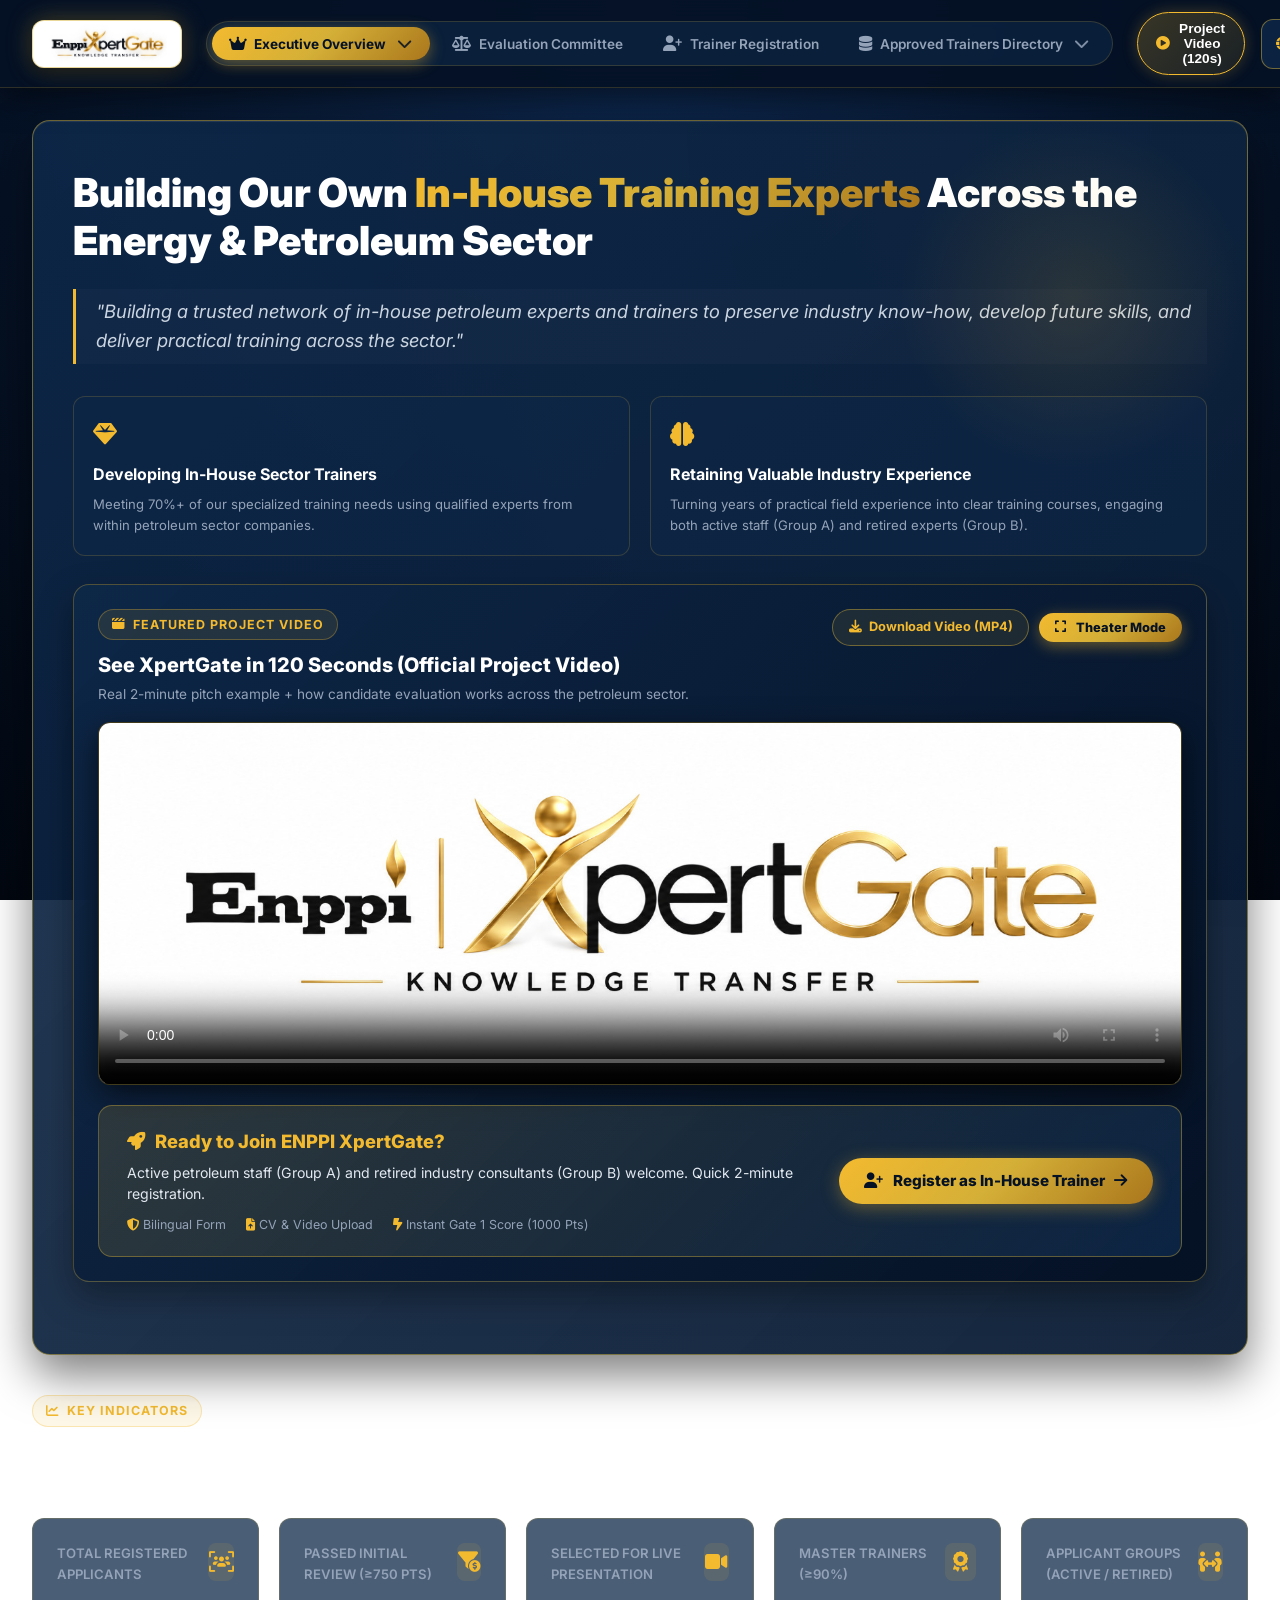
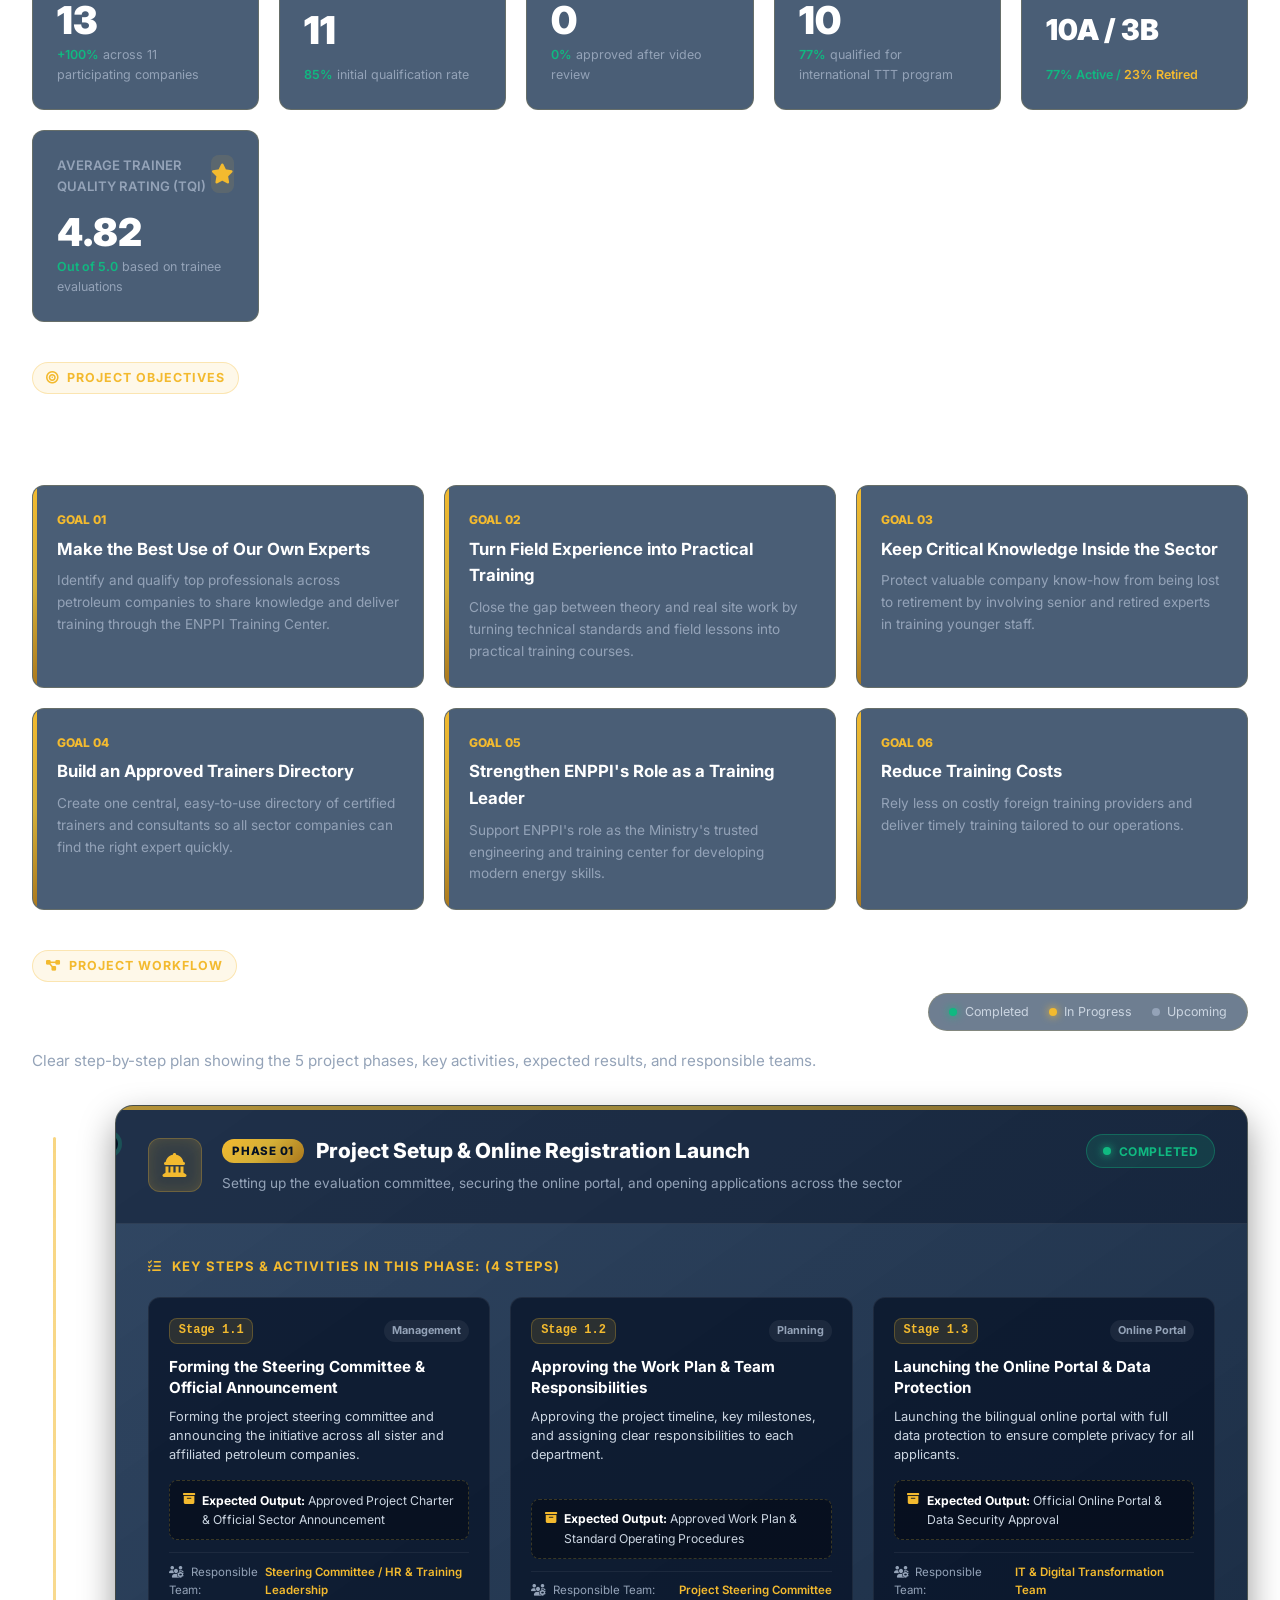
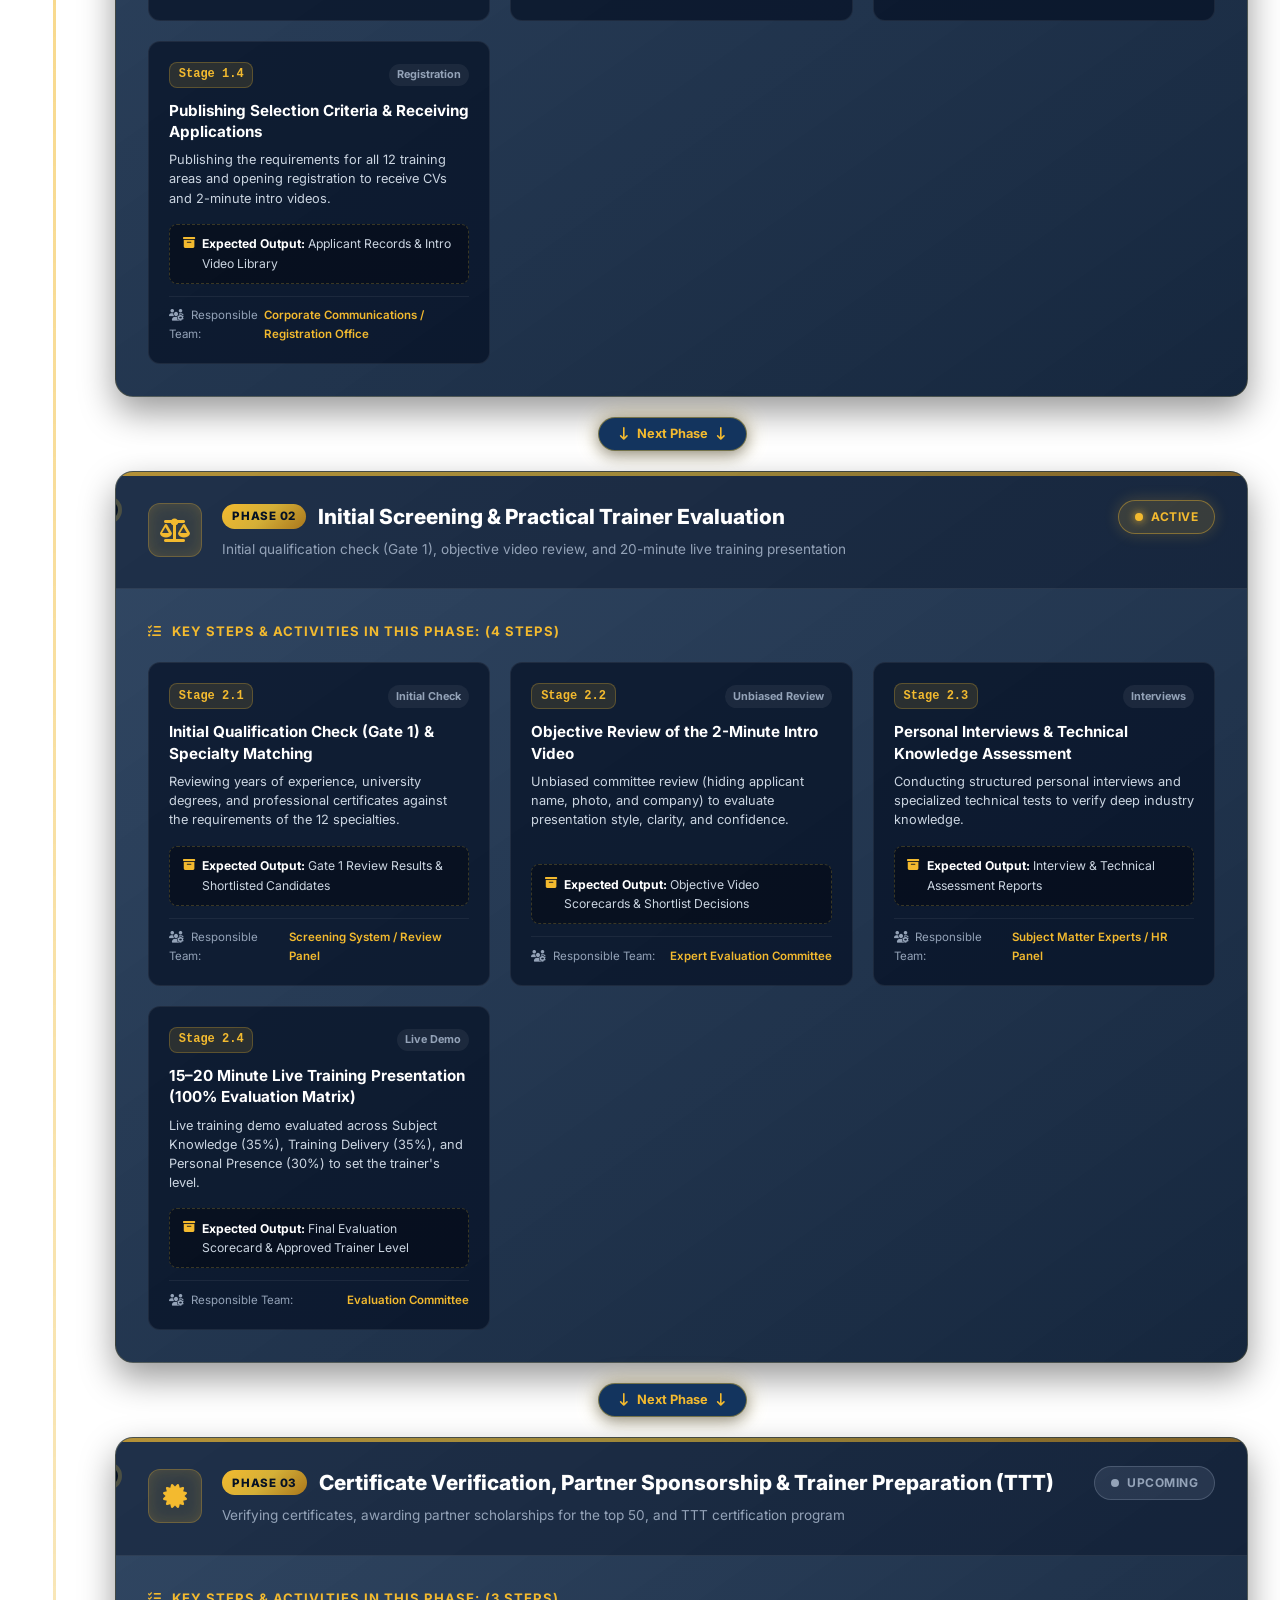
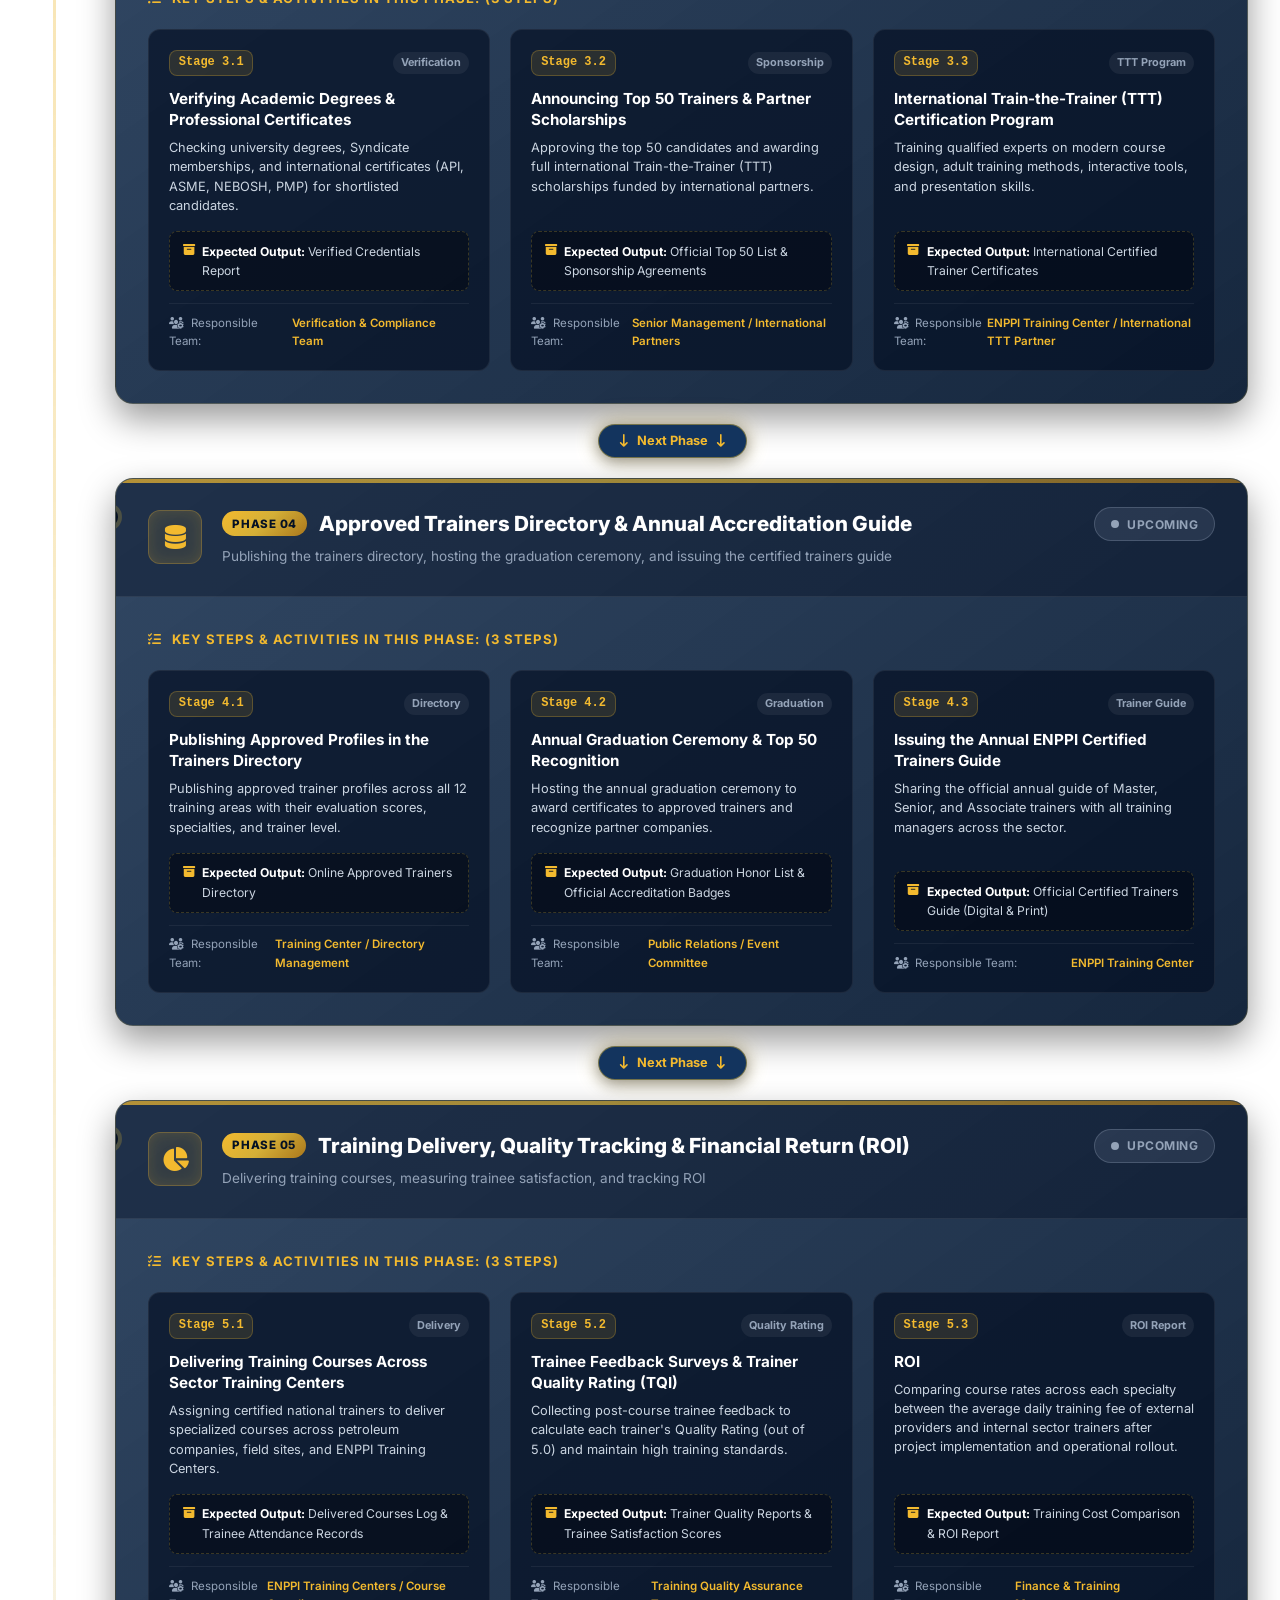
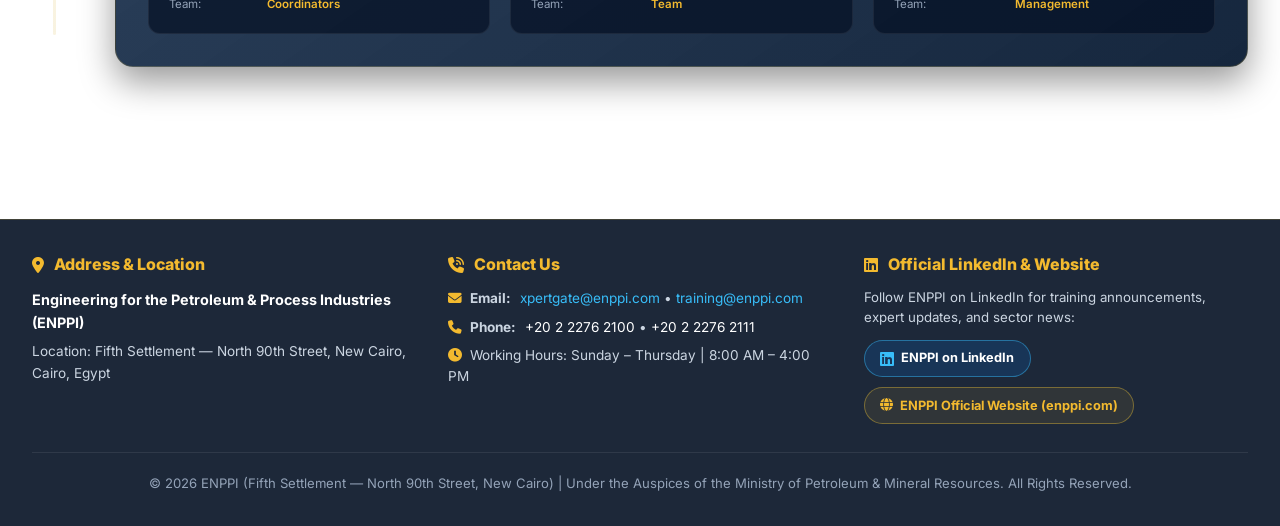
==== commit 282413fb: "fix: ensure Candidate Table Rubric button and Action column remain 100% visible with overflow-x auto" ====
--- a/index.html
+++ b/index.html
@@ -596,7 +596,7 @@
                 </div>
 
                 <!-- Comprehensive Results Table -->
-                <div class="table-responsive" style="border: 1px solid rgba(212, 175, 55, 0.25); border-radius: 12px; overflow: hidden; background: rgba(5, 17, 36, 0.7);">
+                <div class="table-responsive" style="border: 1px solid rgba(212, 175, 55, 0.25); border-radius: 12px; overflow-x: auto; background: rgba(5, 17, 36, 0.7);">
                     <table class="enterprise-table" id="screeningCandidatesTable" style="margin: 0; width: 100%;">
                         <thead>
                             <tr style="background: rgba(14, 40, 73, 0.85);">
@@ -611,7 +611,7 @@
                                 <th style="text-align: center;" data-i18n="thCompositeScore">Total (100%)</th>
                                 <th style="text-align: center;" data-i18n="thAccreditedDegree">Accredited Level / Degree</th>
                                 <th data-i18n="thDeploymentScope">Approved Deployment Scope</th>
-                                <th style="text-align: center; width: 120px;" data-i18n="thActions">Action</th>
+                                <th style="text-align: center; min-width: 140px; width: 140px;" data-i18n="thActions">Action</th>
                             </tr>
                         </thead>
                         <tbody id="screeningTableBody">
--- a/style.css
+++ b/style.css
@@ -1311,6 +1311,29 @@
 
 .enterprise-table tr:hover td {
     background: rgba(19, 52, 94, 0.4);
+}
+
+/* Screening Candidates Table & Visible Action Buttons */
+#screeningCandidatesTable {
+    min-width: 1050px;
+}
+
+#screeningCandidatesTable th {
+    padding: 0.75rem 0.65rem;
+    font-size: 0.75rem;
+    white-space: nowrap;
+}
+
+#screeningCandidatesTable td {
+    padding: 0.75rem 0.65rem;
+}
+
+#screeningCandidatesTable th:last-child,
+#screeningCandidatesTable td:last-child {
+    min-width: 145px;
+    width: 145px;
+    padding-inline-end: 0.85rem;
+    white-space: nowrap;
 }
 
 /* Candidate Quick Pill */
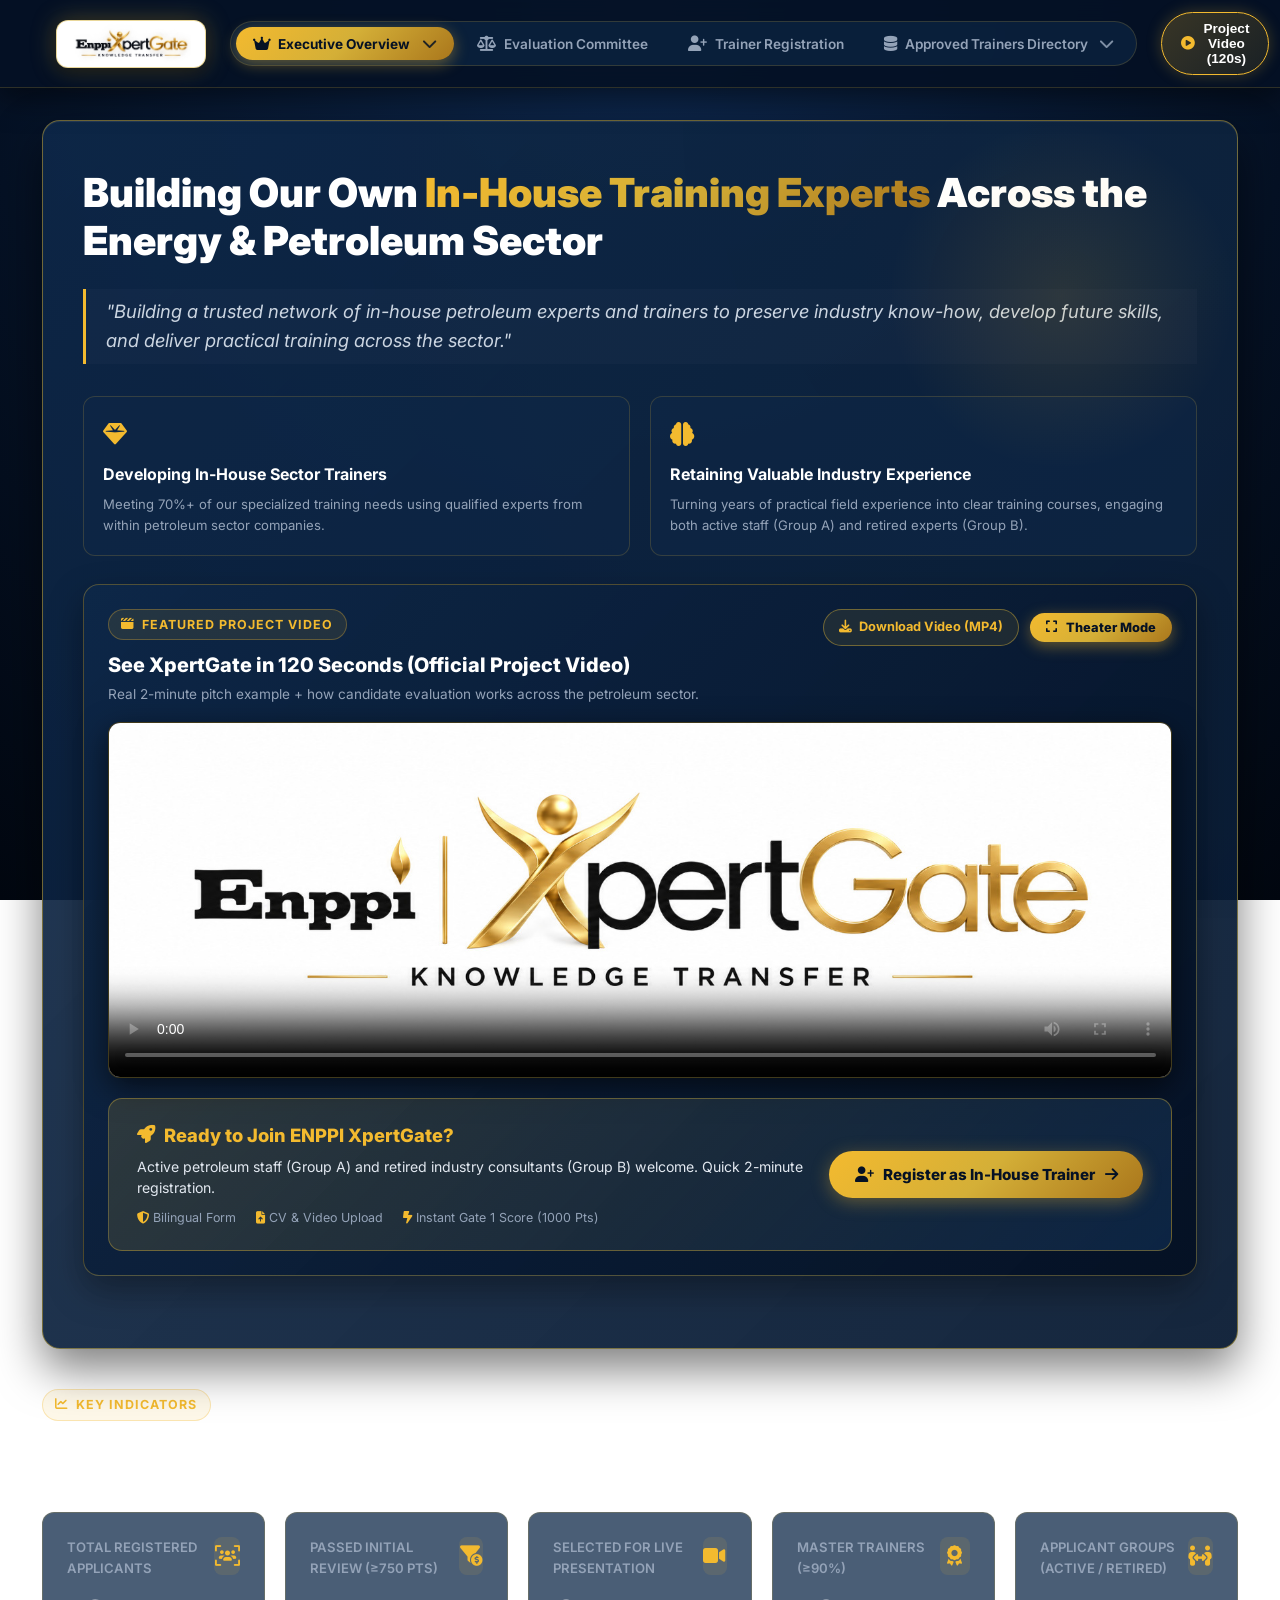
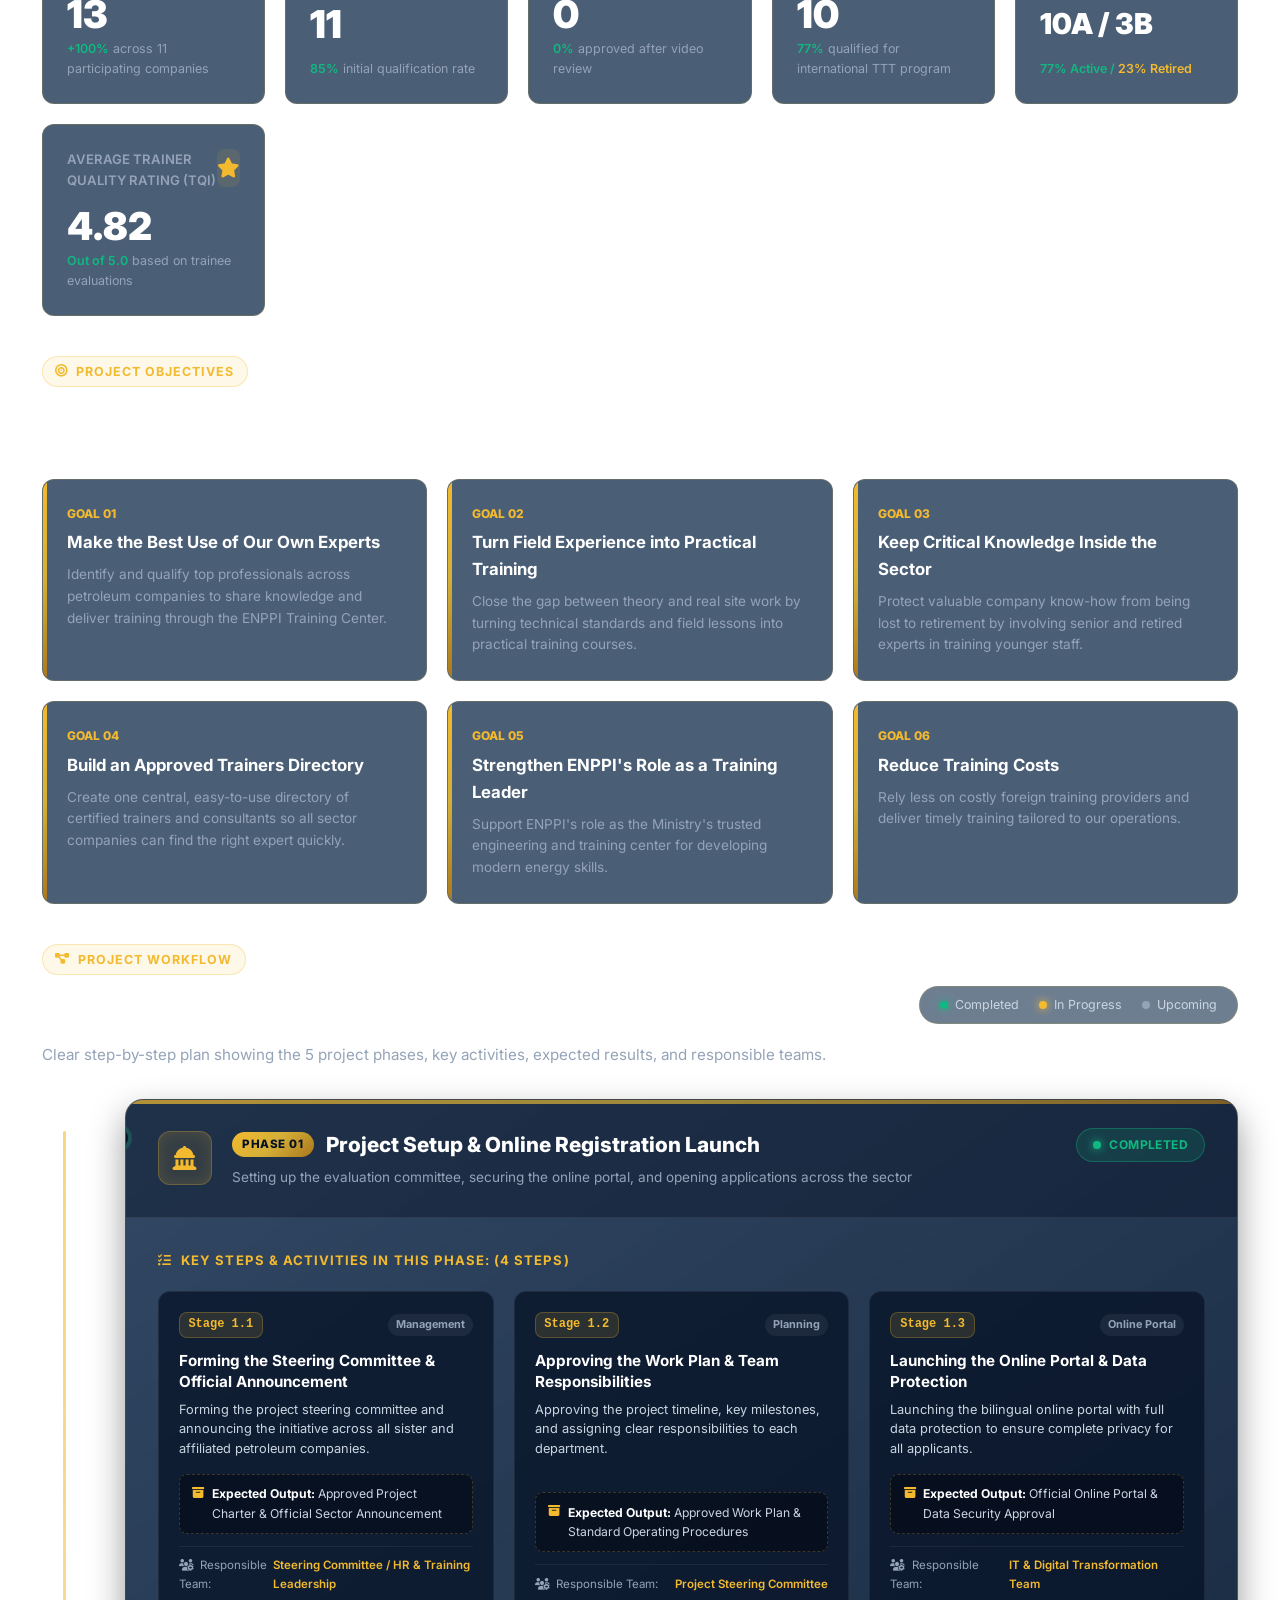
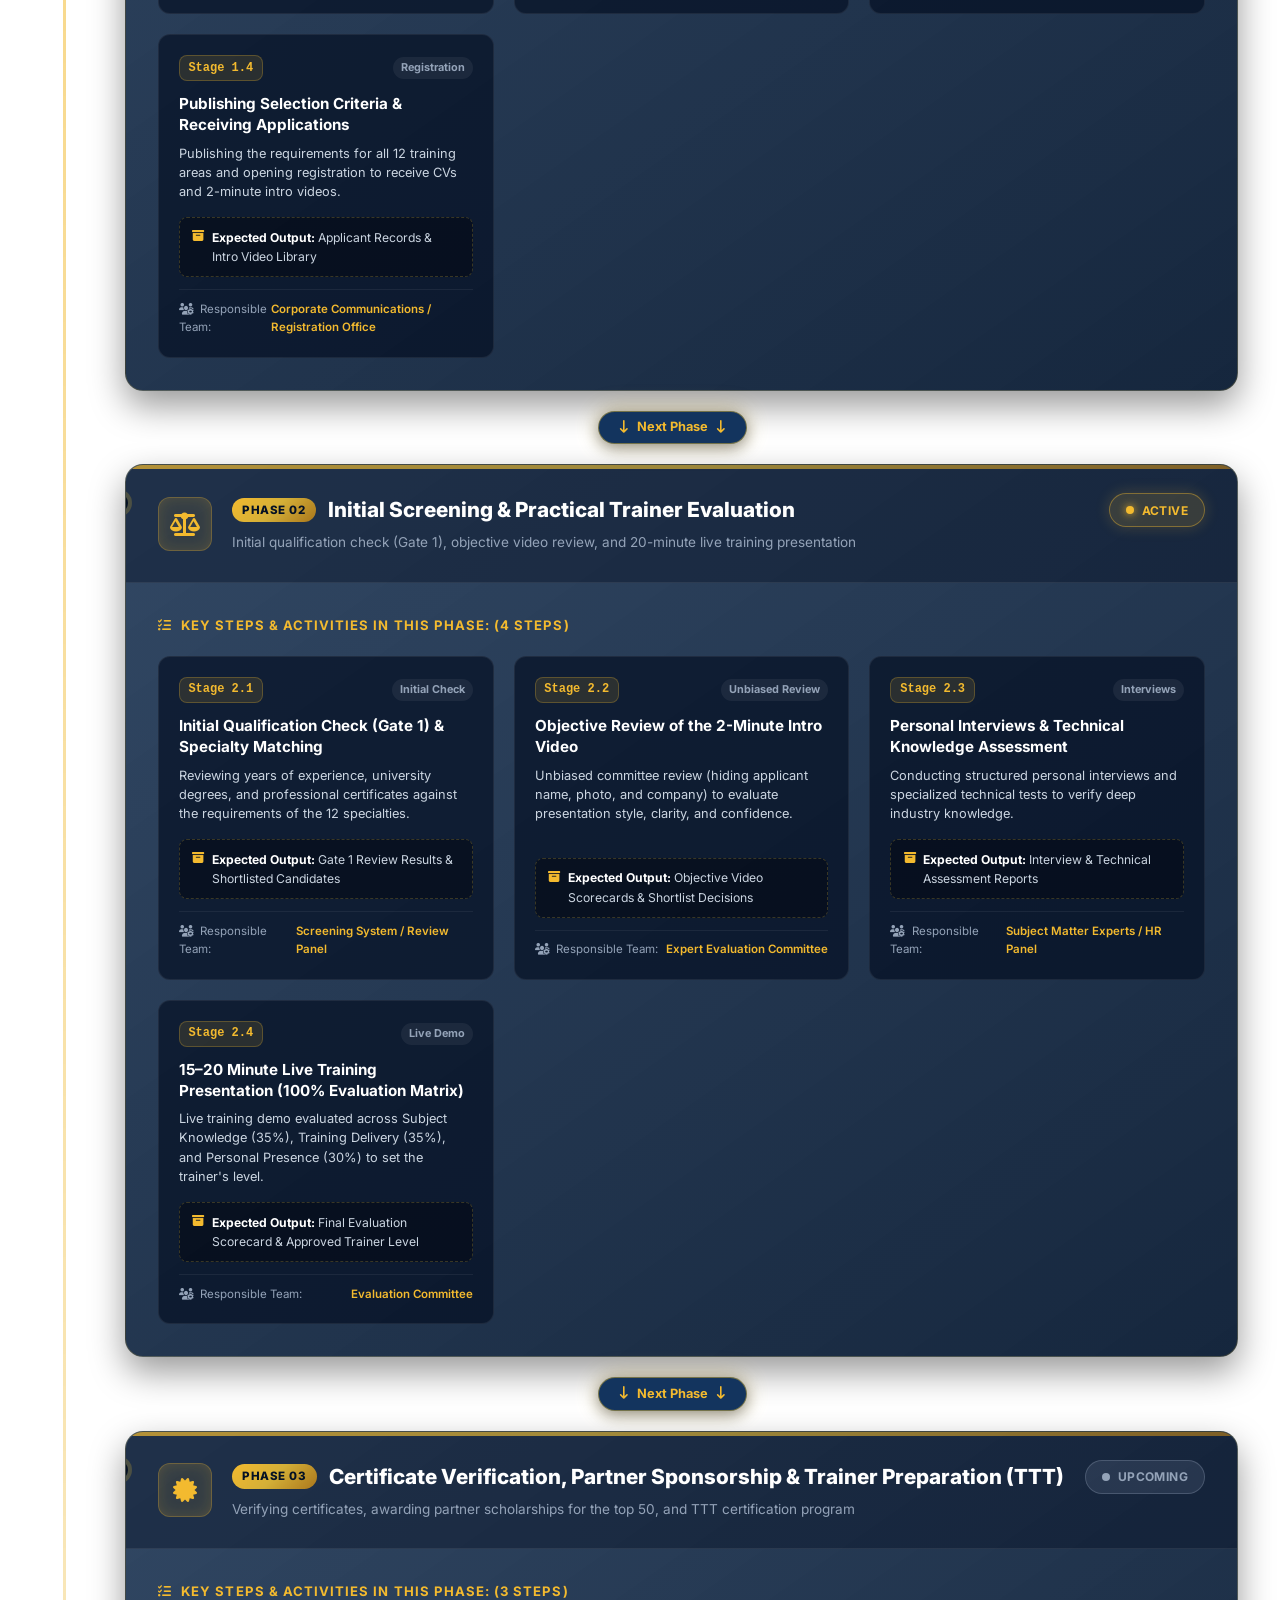
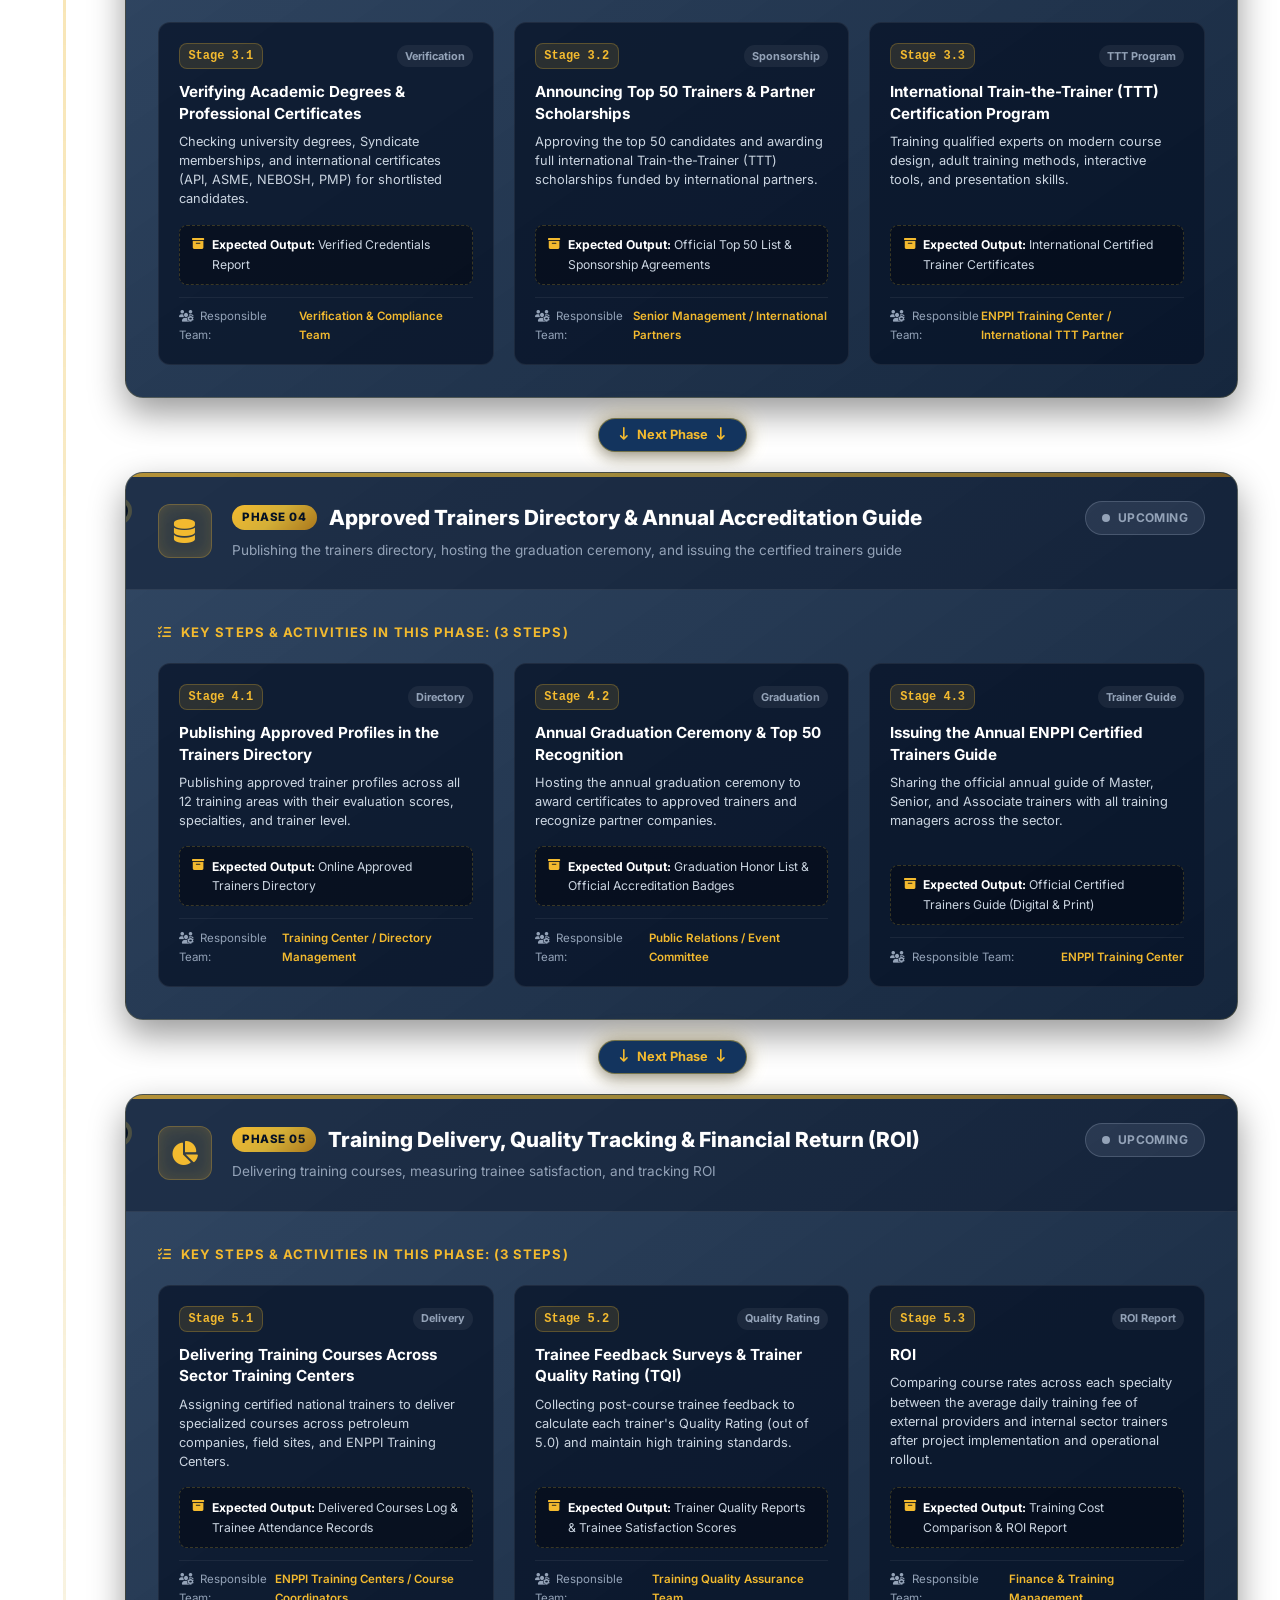
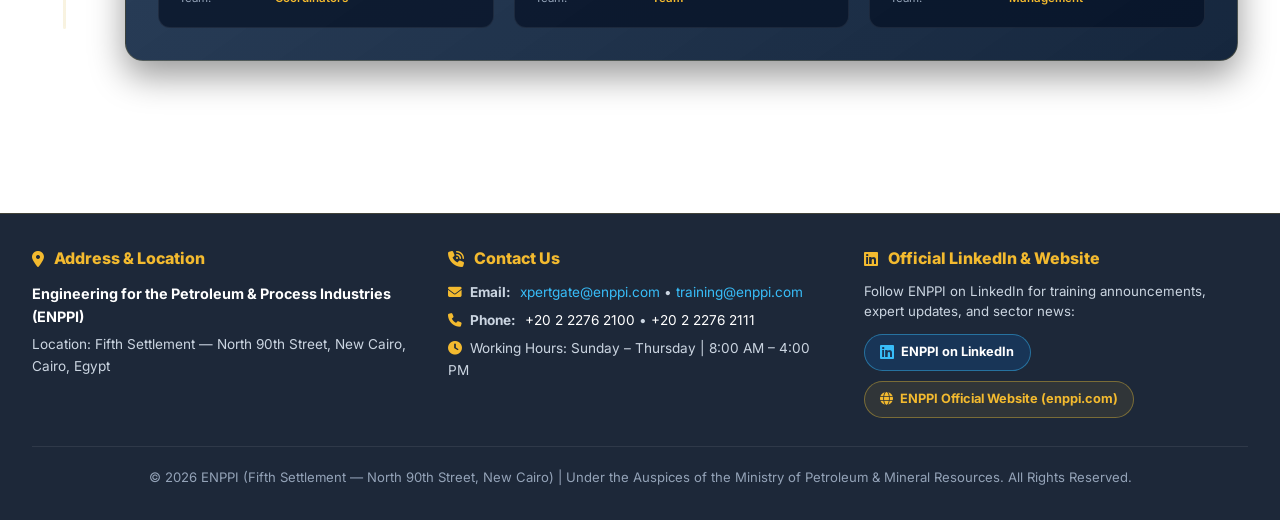
==== commit 0ba995d1: "fix: enlarge main container and table box wrapper so Rubric and Action column are fully displayed" ====
--- a/index.html
+++ b/index.html
@@ -596,7 +596,7 @@
                 </div>
 
                 <!-- Comprehensive Results Table -->
-                <div class="table-responsive" style="border: 1px solid rgba(212, 175, 55, 0.25); border-radius: 12px; overflow-x: auto; background: rgba(5, 17, 36, 0.7);">
+                <div class="table-responsive" style="width: 100%; border: 1px solid rgba(212, 175, 55, 0.25); border-radius: 12px; overflow-x: auto; background: rgba(5, 17, 36, 0.7);">
                     <table class="enterprise-table" id="screeningCandidatesTable" style="margin: 0; width: 100%;">
                         <thead>
                             <tr style="background: rgba(14, 40, 73, 0.85);">
@@ -611,7 +611,7 @@
                                 <th style="text-align: center;" data-i18n="thCompositeScore">Total (100%)</th>
                                 <th style="text-align: center;" data-i18n="thAccreditedDegree">Accredited Level / Degree</th>
                                 <th data-i18n="thDeploymentScope">Approved Deployment Scope</th>
-                                <th style="text-align: center; min-width: 140px; width: 140px;" data-i18n="thActions">Action</th>
+                                <th style="text-align: center; min-width: 155px; width: 155px;" data-i18n="thActions">Action</th>
                             </tr>
                         </thead>
                         <tbody id="screeningTableBody">
--- a/style.css
+++ b/style.css
@@ -79,7 +79,8 @@
 }
 
 .header-container {
-    max-width: 1600px;
+    max-width: 1820px;
+    width: 96%;
     margin: 0 auto;
     display: flex;
     justify-content: space-between;
@@ -399,9 +400,10 @@
 
 /* Main Container & View System */
 .main-content {
-    max-width: 1600px;
+    max-width: 1820px;
+    width: 96%;
     margin: 0 auto;
-    padding: 2rem;
+    padding: 2rem 1rem;
 }
 
 .view-section {
@@ -1314,26 +1316,41 @@
 }
 
 /* Screening Candidates Table & Visible Action Buttons */
+.eval-results-table-wrapper {
+    width: 100%;
+    max-width: 100%;
+    margin-inline: auto;
+}
+
+.table-responsive {
+    width: 100%;
+    overflow-x: auto;
+    -webkit-overflow-scrolling: touch;
+}
+
 #screeningCandidatesTable {
+    width: 100%;
     min-width: 1050px;
 }
 
 #screeningCandidatesTable th {
-    padding: 0.75rem 0.65rem;
-    font-size: 0.75rem;
+    padding: 0.65rem 0.5rem;
+    font-size: 0.74rem;
     white-space: nowrap;
 }
 
 #screeningCandidatesTable td {
-    padding: 0.75rem 0.65rem;
+    padding: 0.65rem 0.5rem;
+    font-size: 0.8rem;
 }
 
 #screeningCandidatesTable th:last-child,
 #screeningCandidatesTable td:last-child {
-    min-width: 145px;
-    width: 145px;
-    padding-inline-end: 0.85rem;
+    min-width: 155px;
+    width: 155px;
+    padding-inline-end: 1rem;
     white-space: nowrap;
+    text-align: center;
 }
 
 /* Candidate Quick Pill */
